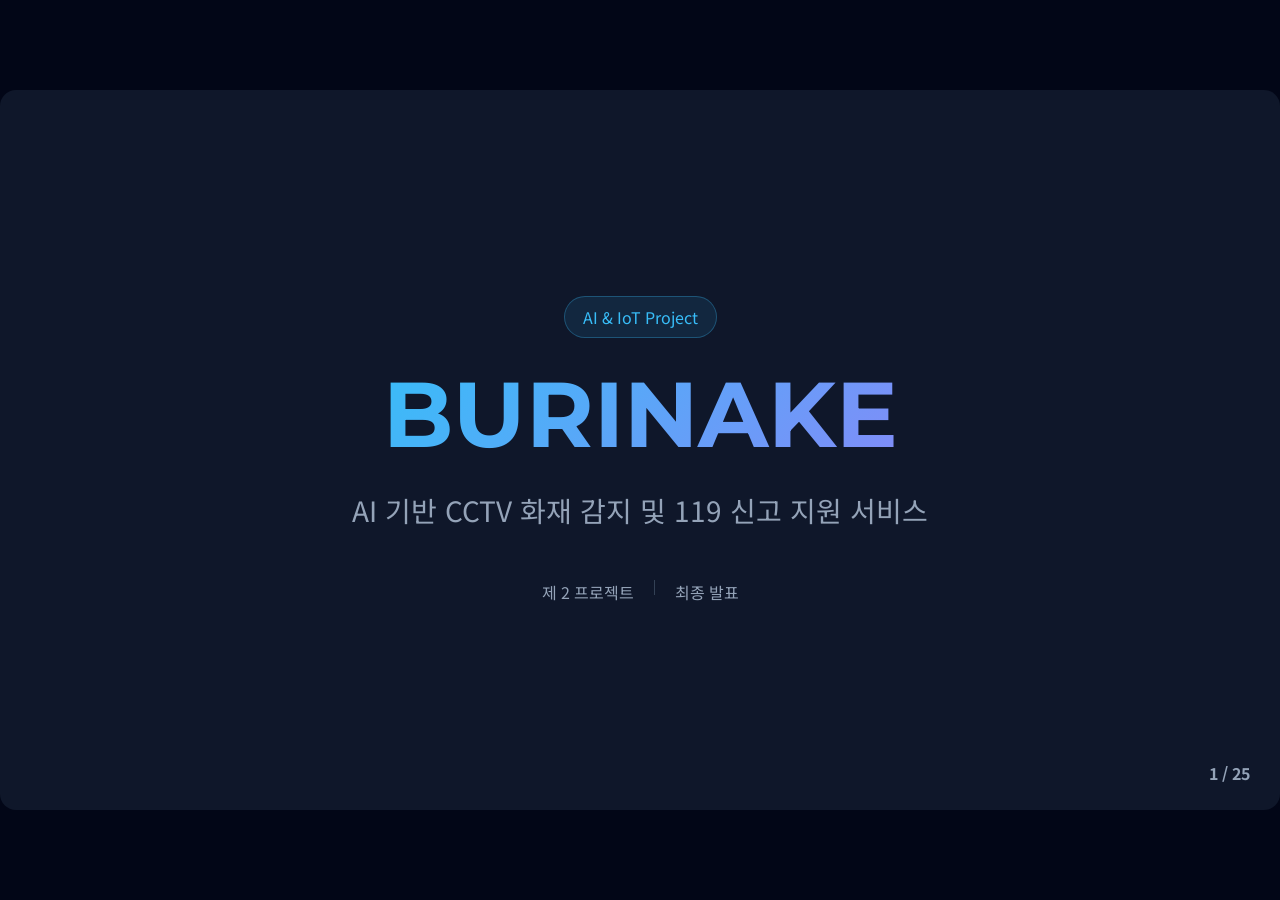
==== index.html @ fcc15f7a "Add final presentation for GitHub Pages" ====
<!DOCTYPE html>
<html lang="ko">
<head>
<meta charset="UTF-8">
<meta name="viewport" content="width=device-width, initial-scale=1.0">

<title>BURINAKE 최종 발표자료</title>

<link rel="preconnect" href="https://fonts.googleapis.com">
<link rel="preconnect" href="https://fonts.gstatic.com" crossorigin>

<link href="https://fonts.googleapis.com/css2?family=Montserrat:wght@700;800&family=Noto+Sans+KR:wght@300;400;700&display=swap" rel="stylesheet">

<link rel="stylesheet"
href="https://cdnjs.cloudflare.com/ajax/libs/font-awesome/6.5.1/css/all.min.css">

<link rel="stylesheet" href="style.css">

<script src="script.js" defer></script>

</head>
<body>

<div class="slide-deck">

<div id="page-indicator"></div>

<!-- 표지 -->

<section class="slide active" id="slide-1">

<div class="cover-layout">

<div class="project-badge">
AI & IoT Project
</div>

<h1 class="main-title">
BURINAKE
</h1>

<p class="sub-title">
AI 기반 CCTV 화재 감지 및 119 신고 지원 서비스
</p>

<div class="meta-info">

<span>
제 2 프로젝트
</span>

<div class="divider"></div>

<span>
최종 발표
</span>

</div>

</div>

</section>

<!-- 목차 -->

<section class="slide" id="slide-2">

<div class="slide-header">
<h2 class="slide-title">
Table Of Contents
</h2>
</div>

<div class="slide-body index-layout">

<div class="index-grid">

<a href="#slide-3" class="index-item">
01 개요
</a>

<a href="#slide-4" class="index-item">
02 기존 문제점
</a>

<a href="#slide-5" class="index-item">
03 요구사항 분석
</a>

<a href="#slide-6" class="index-item">
04 WBS
</a>

<a href="#slide-7" class="index-item">
05 역할분담
</a>

<a href="#slide-8" class="index-item">
06 시스템 아키텍처
</a>

<a href="#slide-9" class="index-item">
07 서비스 데이터 흐름
</a>

<a href="#slide-10" class="index-item">
08 Issue 이벤트 처리 흐름
</a>

<a href="#slide-11" class="index-item">
09 AI 모델
</a>

<a href="#slide-21" class="index-item">
10 프론트엔드 및 UI
</a>

</div>

</div>

</section>

<!-- 공통 슬라이드 -->

<section class="slide" id="slide-3">

    <div class="slide-header">
        <h2 class="slide-title">01. 개요</h2>
    </div>

    <div class="overview-container">

        <div class="overview-left">

            <div class="overview-card">

                <h3>프로젝트 목표</h3>

                <p>
                    AI 기반 CCTV 화재 감지 및 119 신고 지원 시스템을 통해
                    관제 인력의 대응 시간을 단축하고
                    화재 초기 대응 역량을 향상한다.
                </p>

            </div>

            <div class="overview-card">

                <h3>서비스 대상</h3>

                <p>
                    CCTV 관제센터, 건물 관리실,
                    산업 현장 모니터링 담당자
                </p>

            </div>

        </div>

        <div class="overview-center">

            <div class="service-circle">
                BURINAKE
            </div>

        </div>

        <div class="overview-right">

            <div class="overview-card">

                <h3>주요 기능</h3>

                <ul>
                    <li>3초 단위 CCTV 스냅샷 기반 화재 및 연기 탐지</li>
                    <li>Issue 기반 이벤트 생성 및 중복 알림 제어</li>
                    <li>VLM 기반 상황 분석 및 위험도 평가</li>
                    <li>신고 메시지 자동 생성</li>
                    <li>자동모드 활성화 시 고위험 Issue 119 신고 지원</li>
                </ul>

            </div>

            <div class="overview-card">

                <h3>기대 효과</h3>

                <ul>
                    <li>화재 대응 시간 단축</li>
                    <li>중복 알림 및 불필요한 분석 호출 감소</li>
                    <li>관제 업무 효율 향상</li>
                    <li>신속한 신고 지원</li>
                </ul>

            </div>

        </div>

    </div>

</section>

<section class="slide problem-slide" id="slide-4">

<header class="problem-header">
<div>
<p class="problem-kicker">Current Problems</p>
<h2>02. 기존 문제점</h2>
<p>화재 상황은 단순 CCTV 확인만으로는 신속한 판단과 대응이 어렵습니다.</p>
</div>
</header>

<div class="problem-grid">

<article class="problem-card">
<div class="problem-icon">
<i class="fa-solid fa-video"></i>
</div>
<div class="problem-content">
<h3>CCTV는 많지만 사람이 항상 볼 수 없다</h3>
<p>CCTV는 영상을 촬영할 뿐 상황을 스스로 판단하지 못합니다. 관리자가 자리를 비우거나 여러 화면을 동시에 봐야 하는 상황에서는 위험 상황을 놓칠 수 있으므로, 일정 위험도 이상이면 자동모드로 119 신고까지 이어지는 구조가 필요합니다.</p>
<span>자동모드 기반 무인 대응 필요</span>
</div>
</article>

<article class="problem-card">
<div class="problem-icon">
<i class="fa-solid fa-clock"></i>
</div>
<div class="problem-content">
<h3>화재 발생 시 상황 판단이 늦다</h3>
<p>화재 여부, 발생 위치, 사람 존재 여부, 화재 규모를 관리자가 직접 확인해야 합니다. 이 과정에서 초기 대응 시간이 지연될 수 있습니다.</p>
<span>초기 대응 시간 지연</span>
</div>
</article>

<article class="problem-card">
<div class="problem-icon">
<i class="fa-solid fa-robot"></i>
</div>
<div class="problem-content">
<h3>단순 탐지만으로는 대응이 어렵다</h3>
<p>YOLO등의 모델을 통해 화염, 연기, 사람을 탐지할 수 있지만 위험도와 신고 필요 여부까지 판단하지는 못합니다. 객체 탐지 결과를 상황 판단으로 연결하는 과정이 필요합니다.</p>
<span>객체 탐지와 의사결정은 다름</span>
</div>
</article>

<article class="problem-card">
<div class="problem-icon">
<i class="fa-solid fa-user-check"></i>
</div>
<div class="problem-content">
<h3>반복 탐지 시 중복 알림이 발생할 수 있다</h3>
<p>일반적인 화재 상황에서는 같은 CCTV에서 연기와 화염이 반복적으로 탐지됩니다. 이벤트 단위로 묶지 않으면 동일 상황에 대한 알림과 분석 요청이 과도하게 발생할 수 있습니다.</p>
<span>이벤트 관리와 알림 제어 필요</span>
</div>
</article>

</div>

<footer class="problem-goal">
<div class="problem-goal-icon">
<i class="fa-solid fa-bullseye"></i>
</div>
<div>
<h3>MVP 목표</h3>
<p>YOLO 기반 화재 후보 감지 → Issue 기반 중복 제어 → VLM 기반 상황 해석 → 119 신고 문구 생성을 통해 관리자의 의사결정을 지원합니다.</p>
</div>
</footer>

</section>

<section class="slide requirements-slide" id="slide-5">

<header class="req-header">
<div>
<div class="req-title-row">
<i class="fa-solid fa-list-check"></i>
<h2>03. 요구사항 분석 및 관리</h2>
</div>
<p class="req-desc">
burinake 서비스의 기능 요구사항 23건과 비기능 요구사항 8건을 체계적으로 정의하고 요구사항 추적 및 관리를 통해 최종 시스템 구현과 검증을 수행했습니다.
</p>
</div>
<div class="req-total-badge">
<strong>31</strong>
<span>총 요구사항</span>
</div>
</header>

<div class="req-main-grid">

<article class="req-process-panel">
<h3>요구사항 관리 절차</h3>
<div class="req-process-step">
<i class="fa-solid fa-video"></i>
<div><strong>요구사항 수집</strong><span>고객 및 이해관계자 요구사항 수집 및 분석</span></div>
</div>
<span class="req-step-arrow">↓</span>
<div class="req-process-step">
<i class="fa-solid fa-file-lines"></i>
<div><strong>요구사항 정의</strong><span>기능 및 비기능 요구사항 도출 및 정의</span></div>
</div>
<span class="req-step-arrow">↓</span>
<div class="req-process-step">
<i class="fa-solid fa-clipboard-check"></i>
<div><strong>요구사항 명세서 작성</strong><span>요구사항 명세서 작성 및 구현 방향 수립</span></div>
</div>
<span class="req-step-arrow">↓</span>
<div class="req-process-step">
<i class="fa-solid fa-code"></i>
<div><strong>시스템 설계 및 구현</strong><span>요구사항 기반 시스템 설계 및 개발 수행</span></div>
</div>
<span class="req-step-arrow">↓</span>
<div class="req-process-step">
<i class="fa-solid fa-shield-halved"></i>
<div><strong>테스트 및 검증</strong><span>요구사항 충족 여부 테스트 및 검증</span></div>
</div>
</article>

<article class="req-chart-panel">
<h3>요구사항 구성 현황</h3>
<div class="req-donut">
<div>
<strong>31건</strong>
<span>전체</span>
</div>
</div>
<div class="req-chart-stats">
<p><i class="req-dot req-dot-blue"></i><strong>기능 요구사항</strong><span>23건 · 74%</span></p>
<p><i class="req-dot req-dot-green"></i><strong>비기능 요구사항</strong><span>8건 · 26%</span></p>
</div>
<div class="req-chart-message">
요구사항을 기준으로 구현 범위와 테스트 기준을 관리했습니다.
</div>
</article>

<article class="req-table-panel req-functional-panel">
<h3>주요 기능 요구사항 (일부)</h3>
<table class="req-table">
<tbody>
<tr><th>FUR-001</th><td>3초 단위 CCTV 스냅샷 입력</td></tr>
<tr><th>FUR-002</th><td>이미지 저장</td></tr>
<tr><th>FUR-003</th><td>화재 객체 탐지 및 Issue 생성</td></tr>
<tr><th>FUR-004</th><td>Issue 기반 이미지 시퀀스 생성</td></tr>
<tr><th>FUR-005</th><td>VLM 분석 및 위험등급 산정</td></tr>
<tr><th>FUR-006</th><td>JSON 결과 생성</td></tr>
<tr><th>FUR-007</th><td>Backend 연동 및 데이터 관리</td></tr>
<tr><th>FUR-008</th><td>Dashboard 조회 기능</td></tr>
<tr><th>FUR-009</th><td>알림 전송</td></tr>
</tbody>
</table>
</article>

<article class="req-table-panel req-nonfunctional-panel">
<h3>주요 비기능 요구사항 (일부)</h3>
<table class="req-table">
<tbody>
<tr><th>PER-001</th><td>화재 탐지 성능</td></tr>
<tr><th>PER-002</th><td>VLM 분석 성능</td></tr>
<tr><th>PER-003</th><td>응답 성능</td></tr>
<tr><th>PER-004</th><td>저장 성능</td></tr>
<tr><th>SEC-001</th><td>관리자 인증</td></tr>
<tr><th>SEC-002</th><td>API 보안</td></tr>
<tr><th>REL-001</th><td>서비스 안정성</td></tr>
<tr><th>REL-002</th><td>모델 관리</td></tr>
</tbody>
</table>
</article>

</div>

<div class="req-summary-grid">

<article class="req-table-panel req-summary-panel">
<h3>요구사항 목록 요약</h3>
<table class="req-summary-table">
<thead>
<tr><th>구분</th><th>고유번호 범위</th><th>요구사항 수</th><th>주요 내용</th></tr>
</thead>
<tbody>
<tr>
<td>기능 요구사항</td>
<td>FUR-001 ~ FUR-009</td>
<td>23건 (74%)</td>
<td>이미지 입력·저장, 샘플링, 화재·사람 탐지 및 이벤트 생성, 이미지 시퀀스 생성, VLM 분석, 위험등급 및 대응 권고 생성, Dashboard 조회, 알림 전송, Backend 연동 및 데이터 관리</td>
</tr>
<tr>
<td>비기능 요구사항</td>
<td>PER-001 ~ REL-002</td>
<td>8건 (26%)</td>
<td>성능(탐지, 분석, 응답, 저장), 보안(API, 인증), 서비스 안정성 및 모델 관리</td>
</tr>
<tr>
<td>합계</td>
<td>-</td>
<td>31건 (100%)</td>
<td>-</td>
</tr>
</tbody>
</table>
</article>

<article class="req-result-panel">
<h3>요구사항 관리 성과</h3>
<ul>
<li><i class="fa-solid fa-check"></i>기능 요구사항 정의 완료 (23건)</li>
<li><i class="fa-solid fa-check"></i>비기능 요구사항 정의 완료 (8건)</li>
<li><i class="fa-solid fa-check"></i>요구사항 명세서 작성 완료</li>
<li><i class="fa-solid fa-check"></i>요구사항 추적 체계 구축</li>
<li><i class="fa-solid fa-check"></i>최종 구현 범위 반영 완료</li>
<li><i class="fa-solid fa-check"></i>검증 기준 확보</li>
</ul>
</article>

</div>

<p class="req-bottom-message">
총 31건(기능 23건, 비기능 8건)의 요구사항을 기준으로 burinake 서비스의 안정성, 성능, 보안 및 운영 효율성을 검증했습니다.
</p>

</section>

<section class="slide schedule-slide wbs-slide" id="slide-6">

<header class="wbs-header">
<div class="wbs-title-row">
<i class="fa-regular fa-calendar-days"></i>
<div>
<h2>04. 프로젝트 일정 및 WBS</h2>
<p>AI 기반 화재 감지 및 자동 신고 서비스 개발을 위한전체 개발 일정을 단계별로 관리합니다.</p>
</div>
</div>
<div class="wbs-base-date">
<span>기준일</span>
<strong>2026.07.13(월)</strong>
</div>
</header>

<div class="wbs-main">

<article class="wbs-card wbs-gantt-card">
<div class="wbs-table">
<div class="wbs-table-head">
<span>작업영역</span>
<span>주요작업</span>
<span>진행상태</span>
<span>일정(Gantt)</span>
</div>

<div class="wbs-months"><span>6월</span><span>7월</span></div>
<div class="wbs-days">
<span>17</span><span>18</span><span>19</span><span>20</span><span>21</span><span>22</span><span>23</span><span>24</span><span>25</span><span>26</span><span>27</span><span>28</span><span>29</span><span>30</span>
<span>1</span><span>2</span><span>3</span><span>4</span><span>5</span><span>6</span><span>7</span><span>8</span><span>9</span><span>10</span><span>11</span><span>12</span><span>13</span>
</div>

<div class="wbs-row">
<div><b class="wbs-no wbs-blue">1</b>프로젝트 관리</div>
<div>초기 설정, Git, WBS, 개발환경 구축</div>
<strong class="wbs-status wbs-done"><span>완료</span></strong>
<div class="wbs-gantt"><span class="wbs-bar wbs-bar-blue" style="--start:1;--span:7;"></span><i class="fa-solid fa-circle-check wbs-check" style="--pos:7;"></i></div>
</div>

<div class="wbs-row">
<div><b class="wbs-no wbs-green">2</b>요구사항 분석</div>
<div>요구사항 정의 및 검토</div>
<strong class="wbs-status wbs-done"><span>완료</span></strong>
<div class="wbs-gantt"><span class="wbs-bar wbs-bar-green" style="--start:2;--span:8;"></span><i class="fa-solid fa-circle-check wbs-check" style="--pos:9;"></i></div>
</div>

<div class="wbs-row">
<div><b class="wbs-no wbs-orange">3</b>시스템 설계</div>
<div>아키텍처, API, DB 설계</div>
<strong class="wbs-status wbs-done"><span>완료</span></strong>
<div class="wbs-gantt"><span class="wbs-bar wbs-bar-orange" style="--start:5;--span:7;"></span><i class="fa-solid fa-circle-check wbs-check" style="--pos:11;"></i></div>
</div>

<div class="wbs-row">
<div><b class="wbs-no wbs-purple">4</b>기획 발표 준비</div>
<div>PPT 작성</div>
<strong class="wbs-status wbs-done"><span>완료</span></strong>
<div class="wbs-gantt"><span class="wbs-bar wbs-bar-purple" style="--start:6;--span:6;"></span><i class="fa-solid fa-circle-check wbs-check" style="--pos:11;"></i></div>
</div>

<div class="wbs-row">
<div><b class="wbs-no wbs-cyan">5</b>AI 분석 처리</div>
<div>영상 입력, YOLO, VLM 분석</div>
<strong class="wbs-status wbs-done"><span>완료</span></strong>
<div class="wbs-gantt"><span class="wbs-bar wbs-bar-cyan" style="--start:10;--span:8;"></span><i class="fa-solid fa-circle-check wbs-check" style="--pos:17;"></i></div>
</div>

<div class="wbs-row">
<div><b class="wbs-no wbs-red">6</b>Backend</div>
<div>Storage, API, REST</div>
<strong class="wbs-status wbs-done"><span>완료</span></strong>
<div class="wbs-gantt"><span class="wbs-bar wbs-bar-red" style="--start:12;--span:10;"></span><i class="fa-solid fa-circle-check wbs-check" style="--pos:21;"></i></div>
</div>

<div class="wbs-row">
<div><b class="wbs-no wbs-blue2">7</b>데이터 저장</div>
<div>Snapshot, Issue, VLM, 신고결과 저장</div>
<strong class="wbs-status wbs-done"><span>완료</span></strong>
<div class="wbs-gantt"><span class="wbs-bar wbs-bar-blue2" style="--start:17;--span:10;"></span><i class="fa-solid fa-circle-check wbs-check" style="--pos:26;"></i></div>
</div>

<div class="wbs-row">
<div><b class="wbs-no wbs-pink">8</b>프론트엔드</div>
<div>로그인, 조회, 대응처리</div>
<strong class="wbs-status wbs-done"><span>완료</span></strong>
<div class="wbs-gantt"><span class="wbs-bar wbs-bar-pink" style="--start:15;--span:10;"></span><i class="fa-solid fa-circle-check wbs-check" style="--pos:24;"></i></div>
</div>

<div class="wbs-row">
<div><b class="wbs-no wbs-yellow">9</b>배포·모니터링·시험</div>
<div>알림, 배포, 테스트</div>
<strong class="wbs-status wbs-done"><span>완료</span></strong>
<div class="wbs-gantt"><span class="wbs-bar wbs-bar-yellow" style="--start:19;--span:9;"></span><i class="fa-solid fa-circle-check wbs-check" style="--pos:27;"></i></div>
</div>
</div>
</article>

<aside class="wbs-card wbs-summary">
<h3>WBS 요약 정보 <span>(2차 프로젝트)</span></h3>
<div class="wbs-summary-list">
<div><i class="fa-solid fa-list-check"></i><span>총 작업 수</span><strong>51개</strong></div>
<div><i class="fa-regular fa-calendar"></i><span>전체 기간</span><strong>2026.06.17 ~ 2026.07.13</strong></div>
<div><i class="fa-regular fa-clock"></i><span>기준일</span><strong>2026.07.13</strong></div>
<div><i class="fa-regular fa-clock"></i><span>남은 기간</span><strong>0일</strong></div>
</div>
<div class="wbs-milestones">
<h4><i class="fa-regular fa-flag"></i>주요 일정</h4>
<p><b>06/23</b><span>기획 발표 완료</span></p>
<p><b>07/05</b><span>배포 시작</span></p>
<p><b>07/13</b><span>최종 발표 및 시연</span></p>
</div>
</aside>

</div>

<div class="wbs-bottom">

<article class="wbs-card wbs-progress">
<h3>전체 진행 현황 (7/13 기준)</h3>
<div class="wbs-progress-body">
<div class="wbs-donut"><strong>100%</strong><span>51/51 작업</span></div>
<ul>
<li><i class="wbs-dot wbs-dot-done"></i>완료 <b>9개 영역</b></li>
<li><i class="wbs-dot wbs-dot-active"></i>진행 <b>0개 영역</b></li>
<li><i class="wbs-dot wbs-dot-wait"></i>대기 <b>0개 영역</b></li>
</ul>
</div>
<p class="wbs-progress-note">* 진행률은 완료 작업 수 기준으로 산정</p>
</article>

<article class="wbs-card wbs-progress-bars">
<h3>작업 영역 진행률</h3>
<div><i class="wbs-blue">1</i><span>프로젝트관리</span><b>100%</b><em style="--rate:100%;--color:#3b82f6;"></em></div>
<div><i class="wbs-green">2</i><span>요구사항분석</span><b>100%</b><em style="--rate:100%;--color:#22c55e;"></em></div>
<div><i class="wbs-orange">3</i><span>시스템설계</span><b>100%</b><em style="--rate:100%;--color:#f97316;"></em></div>
<div><i class="wbs-purple">4</i><span>기획발표</span><b>100%</b><em style="--rate:100%;--color:#8b5cf6;"></em></div>
<div><i class="wbs-cyan">5</i><span>AI 분석 처리</span><b>100%</b><em style="--rate:100%;--color:#22d3ee;"></em></div>
<div><i class="wbs-red">6</i><span>Backend</span><b>100%</b><em style="--rate:100%;--color:#ef4444;"></em></div>
<div><i class="wbs-blue2">7</i><span>데이터 저장</span><b>100%</b><em style="--rate:100%;--color:#3b82f6;"></em></div>
<div><i class="wbs-pink">8</i><span>프론트엔드</span><b>100%</b><em style="--rate:100%;--color:#ec4899;"></em></div>
<div><i class="wbs-yellow">9</i><span>배포·모니터링·시험</span><b>100%</b><em style="--rate:100%;--color:#eab308;"></em></div>
</article>



<article class="wbs-card wbs-desc">
<h3>WBS 구성 설명</h3>
<ul>
<li><i class="wbs-blue">1</i><b>프로젝트 관리</b><span>프로젝트 초기 설정 및 개발환경 구축</span></li>
<li><i class="wbs-green">2</i><b>요구사항 분석</b><span>기능·비기능 요구사항 정의 및 검토</span></li>
<li><i class="wbs-orange">3</i><b>시스템 설계</b><span>아키텍처, API, ERD 설계 및 기획서 작성</span></li>
<li><i class="wbs-purple">4</i><b>기획 발표 준비</b><span>발표자료 작성</span></li>
<li><i class="wbs-cyan">5</i><b>AI 분석 처리</b><span>영상 입력, YOLO 분석, VLM 분석</span></li>
<li><i class="wbs-red">6</i><b>Backend</b><span>Storage 연동, API 개발 및 이벤트 처리</span></li>
<li><i class="wbs-blue2">7</i><b>데이터 저장</b><span>Snapshot, YOLO, Issue, VLM, 신고결과 저장</span></li>
<li><i class="wbs-pink">8</i><b>프론트엔드</b><span>Dashboard 및 이벤트/대응 기능 구현</span></li>
<li><i class="wbs-yellow">9</i><b>배포·모니터링·시험</b><span>알림, 배포, 모니터링, 테스트 및 발표 준비</span></li>
</ul>
</article>

</div>

<header class="sch-header" hidden>
<div class="sch-title-row">
<i class="fa-regular fa-calendar-days"></i>
<div>
<h2>프로젝트 일정 및 WBS</h2>
<p>AI 기반 위험 상황 의사결정 지원 서비스를 위한 전체 개발 일정을 단계별로 관리합니다.</p>
</div>
</div>
<div class="sch-base-date">
<i class="fa-regular fa-calendar-check"></i>
<span>기준일 : 2026-06-23 (화) 기획 발표</span>
</div>
</header>

<div class="sch-main-grid" hidden>

<article class="sch-gantt-panel">
<div class="sch-table-head">
<span>작업 영역</span>
<span>주요 작업</span>
<span>진행 상태</span>
<span>2026년 6월 ~ 7월</span>
</div>

<div class="sch-row">
<div><b class="sch-no sch-blue">1</b>프로젝트 관리</div>
<div>초기 설정, Git, WBS, 개발환경 구축</div>
<strong class="sch-done">완료</strong>
<div class="sch-timeline"><span class="sch-bar sch-bar-blue" style="--start:0;--span:3;"></span><i class="sch-check" style="--pos:3;"></i></div>
</div>

<div class="sch-row">
<div><b class="sch-no sch-green">2</b>요구사항 분석</div>
<div>요구사항 정의 및 검토</div>
<strong class="sch-done">완료</strong>
<div class="sch-timeline"><span class="sch-bar sch-bar-green" style="--start:1;--span:5;"></span><i class="sch-check" style="--pos:6;"></i></div>
</div>

<div class="sch-row">
<div><b class="sch-no sch-orange">3</b>시스템 설계</div>
<div>아키텍처, API, DB 설계, 기획서 작성</div>
<strong class="sch-done">완료</strong>
<div class="sch-timeline"><span class="sch-bar sch-bar-orange" style="--start:4;--span:6;"></span><i class="sch-check" style="--pos:10;"></i></div>
</div>

<div class="sch-row">
<div><b class="sch-no sch-purple">4</b>기획 발표 준비</div>
<div>PPT 작성</div>
<strong class="sch-done">완료</strong>
<div class="sch-timeline"><span class="sch-bar sch-bar-purple" style="--start:5;--span:5;"></span><i class="sch-check" style="--pos:10;"></i></div>
</div>

<div class="sch-row">
<div><b class="sch-no sch-cyan">5</b>AI 분석 및 처리</div>
<div>영상 입력~VLM 분석 및 JSON 생성</div>
<strong class="sch-wait">대기</strong>
<div class="sch-timeline"><span class="sch-bar sch-bar-cyan" style="--start:9;--span:8;"></span></div>
</div>

<div class="sch-row">
<div><b class="sch-no sch-red">6</b>Backend</div>
<div>이벤트 관리, API, 사용자 관리 등</div>
<strong class="sch-wait">대기</strong>
<div class="sch-timeline"><span class="sch-bar sch-bar-red" style="--start:12;--span:7;"></span></div>
</div>

<div class="sch-row">
<div><b class="sch-no sch-blue2">7</b>데이터 저장</div>
<div>Blob Storage, PostgreSQL 저장</div>
<strong class="sch-wait">대기</strong>
<div class="sch-timeline"><span class="sch-bar sch-bar-blue2" style="--start:16;--span:4;"></span></div>
</div>

<div class="sch-row">
<div><b class="sch-no sch-pink">8</b>프론트엔드 및 알림</div>
<div>Dashboard, 조회, 알림 기능 구현</div>
<strong class="sch-wait">대기</strong>
<div class="sch-timeline"><span class="sch-bar sch-bar-pink" style="--start:15;--span:6;"></span></div>
</div>

<div class="sch-row">
<div><b class="sch-no sch-brown">9</b>배포/모니터링/검증/발표</div>
<div>배포, 모니터링, 테스트, 발표 준비</div>
<strong class="sch-wait">대기</strong>
<div class="sch-timeline"><span class="sch-bar sch-bar-brown" style="--start:18;--span:3;"></span><i class="sch-deadline"></i></div>
</div>

<div class="sch-date-line sch-today">6/23 (화)<br>기획 발표</div>
<div class="sch-date-line sch-final">7/6 (월)<br>최종 발표일</div>
</article>

<aside class="sch-info-panel">
<h3>WBS 요약 정보 (2차 프로젝트)</h3>
<div class="sch-info-list">
<div><i class="fa-regular fa-clipboard"></i><span>총 작업 수</span><strong>39개</strong></div>
<div><i class="fa-regular fa-calendar-days"></i><span>전체 기간</span><strong>5/28 ~ 7/6</strong></div>
<div><i class="fa-solid fa-chart-line"></i><span>기준일</span><strong>6/23 기획 발표</strong></div>
<div><i class="fa-regular fa-clock"></i><span>남은 기간</span><strong>13일</strong></div>
</div>
<div class="sch-milestones">
<h4><i class="fa-regular fa-flag"></i> 주요 일정</h4>
<p><b>6/23 (화)</b> 기획 발표</p>
<p><b>6/26 (금)</b> 중간 멘토링</p>
<p><b class="sch-red-text">7/6 (월)</b> 최종 발표일</p>
</div>
</aside>

</div>

<div class="sch-bottom-grid" hidden>

<article class="sch-progress-card">
<h3>전체 진행 현황 <span>(6/23 기준)</span></h3>
<div class="sch-progress-body">
<div class="sch-donut"><strong>30.8%</strong><span>12/39 작업</span></div>
<ul>
<li>예정된 개발 일정을 기반으로 관리</li>
<li>모든 작업은 우선순위 기준 수행</li>
<li>위험요인은 주간 단위 점검</li>
</ul>
</div>
</article>

<article class="sch-progress-list">
<h3>작업 영역 진행률</h3>
<div><span>프로젝트 관리</span><b>100%</b><i style="--rate:100%;--color:#2f8f24;"></i><em>완료</em></div>
<div><span>요구사항 분석</span><b>100%</b><i style="--rate:100%;--color:#2f8f24;"></i><em>완료</em></div>
<div><span>시스템 설계</span><b>100%</b><i style="--rate:100%;--color:#ff6b00;"></i><em>완료</em></div>
<div><span>AI 분석 및 처리</span><b>0%</b><i style="--rate:0%;--color:#19a7b8;"></i><em>대기</em></div>
<div><span>Backend</span><b>0%</b><i style="--rate:0%;--color:#dc2626;"></i><em>대기</em></div>
</article>

<article class="sch-priority-card">
<h3>작업 우선순위 기준</h3>
<p><strong>상</strong> 시스템 핵심 기능 및 안정성에 직접 영향</p>
<p><strong>중</strong> 기능 구현 및 서비스 운영에 필요한 주요 작업</p>
<p><strong>하</strong> 선택 기능 및 보조 기능, 후순위 작업</p>
<div>우선순위에 따라 일정 및 자원이 효율적으로 배분됩니다.</div>
</article>

<article class="sch-desc-card">
<h3>WBS 구성 설명</h3>
<ul>
<li><b>프로젝트 관리</b> 프로젝트 초기 설정 및 계획 수립</li>
<li><b>요구사항 분석</b> 기능/비기능 요구사항 정의 및 검토</li>
<li><b>시스템 설계</b> 시스템 아키텍처, API, DB 설계</li>
<li><b>AI 분석 및 처리</b> 영상 입력, YOLO/VLM 분석, JSON 생성</li>
<li><b>배포/검증/발표</b> 배포, 모니터링, 테스트, 발표 준비</li>
</ul>
</article>

</div>

</section>

<section class="slide team-slide" id="slide-7">

<div class="team-top">

<div class="team-title-wrap">
<h2 class="slide-title">
05. 역할분담
<span class="team-subtitle">TEAM BURINAKE</span>
</h2>
</div>

<div class="team-message">
<strong>부리나케 달려가죠!</strong>
<p>가장 먼저 발견하고, 가장 먼저 대응하는 AI 기반 안전 관제 서비스</p>
</div>

</div>

<div class="team-flow">

<div class="team-flow-card">
<i class="fa-solid fa-video"></i>
<h3>CCTV 영상</h3>
<p>다수 CCTV 실시간 수집</p>
</div>

<span class="team-flow-arrow">&gt;</span>

<div class="team-flow-card">
<i class="fa-solid fa-brain"></i>
<h3>AI 분석</h3>
<p>위험 이벤트 분석 및 인식</p>
</div>

<span class="team-flow-arrow">&gt;</span>

<div class="team-flow-card">
<i class="fa-solid fa-cloud"></i>
<h3>클라우드 인프라</h3>
<p>AI 모델 운영 및 서비스 배포</p>
</div>

<span class="team-flow-arrow">&gt;</span>

<div class="team-flow-card">
<i class="fa-solid fa-database"></i>
<h3>이벤트 처리</h3>
<p>위험등급 산정 및 데이터 관리</p>
</div>

<span class="team-flow-arrow">&gt;</span>

<div class="team-flow-card">
<i class="fa-solid fa-chart-line"></i>
<h3>관제 대시보드</h3>
<p>실시간 모니터링 및 의사결정 지원</p>
</div>

</div>

<div class="team-role-grid">

<article class="team-role-card team-role-ai">
<div class="team-role-head">
<i class="fa-solid fa-head-side-virus"></i>
<span>AI MODEL</span>
</div>
<h3>최세훈</h3>
<ul>
<li>AI 모델 설계 및 개발</li>
<li>객체 탐지(YOLO)</li>
<li>VLM 기반 상황 분석</li>
<li>위험 이벤트 인식</li>
<li>발표자료 준비</li>
</ul>
</article>

<article class="team-role-card team-role-cloud">
<div class="team-role-head">
<i class="fa-solid fa-cloud-arrow-up"></i>
<span>CLOUD / DEVOPS</span>
</div>
<h3>허륜</h3>
<ul>
<li>클라우드 인프라 구축</li>
<li>AI 서버 배포 및 운영</li>
<li>Docker 기반 관리</li>
<li>시스템 모니터링</li>
</ul>
</article>

<article class="team-role-card team-role-full">
<div class="team-role-head">
<i class="fa-solid fa-code"></i>
<span>FULL STACK</span>
</div>
<h3>유영광 · 이찬희</h3>
<ul>
<li>Spring Boot 기반 개발</li>
<li>이벤트 처리 및 위험등급 관리</li>
<li>DB 설계 및 API 개발</li>
<li>시스템 연동 및 최적화</li>
<li>실시간 대시보드 구현</li>
</ul>
</article>

<article class="team-role-card team-role-front">
<div class="team-role-head">
<i class="fa-solid fa-desktop"></i>
<span>FRONTEND</span>
</div>
<h3>박상문</h3>
<ul>
<li>웹 기반 관제 화면 개발</li>
<li>위험 이벤트 시각화</li>
<li>사용자 경험 최적화</li>
</ul>
</article>

</div>

<div class="team-bottom">

<p class="team-summary">
Burinake 팀은 AI, Full Stack, Cloud, Frontend 분야의 전문성을 바탕으로 협업하여
<strong>AI 기반 위험 상황 의사결정 지원 서비스</strong>를 구현하였습니다.
</p>

<div class="team-value-grid">

<div class="team-value-card">
<i class="fa-solid fa-bullseye"></i>
<strong>빠른 인식</strong>
<span>위험 상황 즉시 탐지</span>
</div>

<div class="team-value-card">
<i class="fa-solid fa-shield-halved"></i>
<strong>정확한 분석</strong>
<span>AI 기반 상황 해석</span>
</div>

<div class="team-value-card">
<i class="fa-solid fa-bell"></i>
<strong>우선순위 제공</strong>
<span>대응 우선순위 선정</span>
</div>

<div class="team-value-card">
<i class="fa-solid fa-users"></i>
<strong>의사결정 지원</strong>
<span>관리자 판단 보조</span>
</div>

</div>

</div>

</section>

<section class="slide" id="slide-9">

    <div class="slide-header">
        <h2 class="slide-title">07. 서비스 데이터 흐름</h2>
    </div>

    <div class="data-pipeline-layout">

        <div class="data-pipeline-main">

            <div class="data-pipeline-row">

                <article class="data-node source">
                    <i class="fa-solid fa-video"></i>
                    <b>01</b>
                    <h3>CCTV Snapshot</h3>
                    <p>3초 단위 이미지 업로드</p>
                </article>

                <div class="data-arrow">→</div>

                <article class="data-node backend">
                    <i class="fa-solid fa-server"></i>
                    <b>02</b>
                    <h3>Backend</h3>
                    <p>수신, 저장 요청, 분석 요청 제어</p>
                </article>

                <div class="data-arrow">→</div>

                <article class="data-node ai">
                    <i class="fa-solid fa-eye"></i>
                    <b>03</b>
                    <h3>YOLO Server</h3>
                    <p>class, confidence, bbox 반환</p>
                </article>

                <div class="data-arrow">→</div>

                <article class="data-node backend">
                    <i class="fa-solid fa-filter"></i>
                    <b>04</b>
                    <h3>Issue Update</h3>
                    <p>탐지 결과를 Issue 상태로 반영</p>
                </article>

                <div class="data-arrow">→</div>

                <article class="data-node ai">
                    <i class="fa-solid fa-brain"></i>
                    <b>05</b>
                    <h3>VLM Server</h3>
                    <p>필요 시 이미지 시퀀스 분석</p>
                </article>

            </div>

            <div class="data-storage-row">

                <article class="storage-bucket blob">
                    <i class="fa-solid fa-hard-drive"></i>
                    <h3>Azure Blob Storage</h3>
                    <p><strong>snapshots/</strong><span>수신된 원본 이미지</span></p>
                </article>

                <article class="storage-bucket db">
                    <i class="fa-solid fa-database"></i>
                    <h3>PostgreSQL</h3>
                    <p><strong>metadata</strong><span>cctv_id, timestamp, image_url</span></p>
                    <p><strong>issue</strong><span>status, first_detected_at, last_detected_at</span></p>
                    <p><strong>analysis_result</strong><span>YOLO/VLM 결과 JSON, 위험도</span></p>
                    <p><strong>report</strong><span>119 신고 문구, 리포트 데이터</span></p>
                    <p><strong>notification_log</strong><span>알림 유형, 발송 시간, 결과</span></p>
                </article>

                <article class="storage-bucket dashboard">
                    <i class="fa-solid fa-chart-simple"></i>
                    <h3>Dashboard 조회 데이터</h3>
                    <p><strong>Issue List</strong><span>진행 중/종료된 화재 이벤트</span></p>
                    <p><strong>Snapshot View</strong><span>탐지 이미지와 bbox 결과</span></p>
                    <p><strong>Report</strong><span>VLM 분석 요약과 신고 문구</span></p>
                </article>

            </div>

        </div>

        <div class="data-pipeline-note">
            <span><b>3초 단위</b>는 네트워크 병목을 줄이기 위한 스냅샷 주기</span>
            <span><b>원본 이미지</b>는 Blob Storage에 저장</span>
            <span><b>메타데이터·분석 결과·신고 문구</b>는 PostgreSQL에 저장</span>
            <span><b>Dashboard</b>는 두 저장소의 URL과 메타데이터를 조합해 표시</span>
        </div>

    </div>
</section>

<section class="slide" id="slide-10">

    <div class="slide-header">
        <h2 class="slide-title">08. Issue 기반 이벤트 처리 흐름</h2>
    </div>

    <div class="issue-flowchart">

        <div class="issue-flowchart-head">
            <strong>Issue는 “탐지 결과”가 아니라 “하나의 사건” 단위로 관리한다</strong>
            <span>동일 CCTV에서 5분 동안 하나의 Issue만 생성하고, Issue 내부에서는 10초 단위로만 재분석한다.</span>
        </div>

        <div class="issue-flowchart-canvas">
            <article class="fc-node fc-input" style="grid-area: input;">
                <i class="fa-solid fa-video"></i>
                <h3>CCTV Snapshot 수신</h3>
                <p>3초마다 Backend로 이미지 전송</p>
                <small>YOLO는 빠르지만 이미지 네트워크 전송 병목을 줄이기 위한 주기</small>
            </article>

            <div class="fc-arrow" style="grid-area: a1;">→</div>

            <article class="fc-node fc-backend" style="grid-area: backend;">
                <i class="fa-solid fa-server"></i>
                <h3>Backend 저장</h3>
                <p>원본 이미지는 Blob, 메타데이터는 PostgreSQL에 저장</p>
            </article>

            <div class="fc-arrow" style="grid-area: a2;">→</div>

            <article class="fc-node fc-yolo" style="grid-area: yolo;">
                <i class="fa-solid fa-eye"></i>
                <h3>YOLOv12 1차 탐지</h3>
                <p>fire / smoke 후보 영역 확인</p>
            </article>

            <aside class="issue-reason-panel" style="grid-area: why;">
                <h3>왜 Issue를 사용하는가?</h3>
                <div>
                    <strong>중복 알림 방지</strong>
                    <p>실제 화재가 발생하면 다음 snapshot에서도 또 탐지된다.</p>
                </div>
                <div>
                    <strong>단발 알림의 위험 보완</strong>
                    <p>초기에는 작았던 연기나 불꽃이 이후 화재로 커질 수 있다.</p>
                </div>
            </aside>

            <svg class="issue-fc-connector" viewBox="0 0 100 100" preserveAspectRatio="none" aria-hidden="true">
                <defs>
                    <marker id="issueFcArrow" markerWidth="4" markerHeight="4" refX="1" refY="2" orient="auto">
                        <path d="M0,0 L0,4 L4,2 z"></path>
                    </marker>
                </defs>
                <path d="M62 20 L62 24 L36 24 L36 26"></path>
            </svg>

            <article class="fc-decision" style="grid-area: detect;">
                <h3>화재·연기 감지?</h3>
            </article>

            <svg class="issue-branch-lines" viewBox="0 0 100 100" preserveAspectRatio="none" aria-hidden="true">
                <defs>
                    <marker id="issueBranchArrow" markerWidth="3.5" markerHeight="3.5" refX="3" refY="1.75" orient="auto">
                        <path d="M0,0 L0,3.5 L3.5,1.75 z" fill="#60a5fa"></path>
                    </marker>
                </defs>
                <path d="M25 36 L22 36"></path>
                <path d="M47 36 L50 36"></path>
                <path d="M25 63 L22 63"></path>
                <path d="M47 63 L50 63"></path>
            </svg>

            <div class="issue-choice-label no detect-no">NO</div>
            <div class="issue-choice-label yes detect-yes">YES</div>
            <div class="issue-choice-label no active-no">NO</div>
            <div class="issue-choice-label yes active-yes">YES</div>

            <article class="fc-outcome fc-muted" style="grid-area: nodetect;">
                <em>No</em>
                <h3>기록만 저장</h3>
                <p>알림 없이 탐지 이력만 남김</p>
            </article>

            <article class="fc-outcome fc-yes" style="grid-area: yesdetect;">
                <em>Yes</em>
                <h3>Issue 정책 적용</h3>
                <p>중복 알림 여부 판단</p>
            </article>

            <div class="fc-down" style="grid-area: d2;">↓</div>

            <article class="fc-decision" style="grid-area: active;">
                <h3>5분 내 열린 Issue?</h3>
            </article>

            <article class="fc-outcome fc-create" style="grid-area: create;">
                <em>No</em>
                <h3>신규 Issue 생성</h3>
                <p>최초 감지 알림 발송</p>
            </article>

            <article class="fc-outcome fc-merge" style="grid-area: merge;">
                <em>Yes</em>
                <h3>기존 Issue 병합</h3>
                <p>중복 알림 억제, 상태만 갱신</p>
            </article>

            <div class="fc-down" style="grid-area: d3;">↓</div>

            <article class="fc-node fc-rule" style="grid-area: rule;">
                <i class="fa-solid fa-clock"></i>
                <h3>Issue 내부 운영</h3>
                <p>10초에 한 번만 YOLO 재분석</p>
            </article>

            <div class="fc-arrow" style="grid-area: a3;">→</div>

            <article class="fc-decision fc-worse" style="grid-area: worse;">
                <h3>상황 악화?</h3>
                <p>smoke → fire → fire/smoke<br>또는 bbox 크기 증가</p>
                <p class="fc-decision-result">No: 상태만 갱신 · Yes: VLM 호출</p>
            </article>

            <div class="fc-arrow" style="grid-area: a4;">→</div>

            <article class="fc-node fc-vlm" style="grid-area: vlm;">
                <i class="fa-solid fa-brain"></i>
                <h3>VLM 호출</h3>
                <p>이미지 시퀀스 기반 상황 분석</p>
            </article>

            <div class="fc-arrow" style="grid-area: a5;">→</div>

            <article class="fc-node fc-alert" style="grid-area: alert;">
                <i class="fa-solid fa-bell"></i>
                <h3>재알림 / 신고 지원</h3>
                <p>자동모드 ON + 고위험 시 119 연동</p>
            </article>
        </div>

    </div>

</section>

<section class="slide" id="slide-8">

    <div class="slide-header">
        <h2 class="slide-title">06. 시스템 아키텍처</h2>
    </div>

    <div class="aks-arch-slide">

        <main class="aks-arch-canvas">
            <section class="outside-zone" style="left:18px; top:26px; width:435px; height:400px;">
                <div class="zone-title">Azure Cloud 외부</div>

                <article class="aks-node cctv" style="left:26px; top:52px; width:154px; height:108px; min-height:108px;">
                    <i class="fa-solid fa-video"></i>
                    <h3>CCTV Module</h3>
                    <strong>3초 Snapshot</strong>
                    <p>네트워크 병목 방지를 위해<br>3초 단위 이미지 전송</p>
                </article>

                <article class="aks-node frontend" style="left:26px; top:222px; width:154px; height:108px; min-height:108px;">
                    <i class="fa-solid fa-chart-line"></i>
                    <h3>Dashboard</h3>
                    <strong>User Browser</strong>
                    <p>대시보드 · Issue 확인<br>신고 결과 조회</p>
                </article>
            </section>

            <section class="azure-cloud-zone" style="left:470px; top:20px; width:695px; height:408px;">
                <div class="zone-title">Microsoft Azure Cloud</div>

                <article class="aks-node frontend-hosting" style="left:20px; top:225px; width:170px; height:124px; min-height:124px;">
                    <i class="fa-brands fa-react"></i>
                    <h3>React Frontend Hosting</h3>
                    <strong>Static / Web Hosting</strong>
                    <p>대시보드 화면 제공<br>Backend API 연동</p>
                </article>

                <section class="aks-cluster-zone" style="left:240px; top:20px; width:190px; height:350px;">
                    <div class="zone-title">AKS Cluster</div>

                    <article class="aks-node backend" style="left:10px; top:28px; width:168px; height:124px; min-height:124px;">
                        <i class="fa-brands fa-java"></i>
                        <h3>Spring Boot Backend</h3>
                        <strong>API / Issue Control</strong>
                        <p>인증 · CCTV 관리 · Issue 정책<br>AI 서버 호출 및 결과 저장</p>
                    </article>

                    <article class="aks-node yolo" style="left:10px; top:203px; width:168px; height:124px; min-height:124px;">
                        <i class="fa-solid fa-eye"></i>
                        <h3>YOLO Server</h3>
                        <strong>Object Detection</strong>
                        <p>1차 화재 후보 탐지<br>label · bbox · confidence 반환</p>
                    </article>
                </section>

                <article class="aks-node postgres" style="left:510px; top:10px; width:168px; height:115px; min-height:115px;">
                    <i class="fa-solid fa-database"></i>
                    <h3>PostgreSQL</h3>
                    <strong>Metadata / Report</strong>
                    <p>메타데이터 · 분석 결과<br>119 신고 문구 저장</p>
                </article>

                <article class="aks-node blob" style="left:510px; top:135px; width:170px; height:115px; min-height:115px;">
                    <i class="fa-solid fa-hard-drive"></i>
                    <h3>Azure Blob Storage</h3>
                    <strong>snapshots/</strong>
                    <p>수신된 원본 이미지 저장</p>
                </article>

                <article class="aks-node vlm" style="left:500px; top:260px; width:188px; height:130px; min-height:130px;">
                    <i class="fa-solid fa-brain"></i>
                    <h3>VLM Service</h3>
                    <strong>Azure AI Foundry · GPT-5.0 mini</strong>
                    <p>이미지 시퀀스 기반 상황 분석<br>위험도 및 119 신고 문구 생성</p>
                </article>
            </section>

            <article class="aks-node report" style="left:220px; bottom:20px; width:185px; height:118px; min-height:118px;">
                <i class="fa-solid fa-phone-volume"></i>
                <h3>119 신고 시스템</h3>
                <strong>External Integration</strong>
                <p>자동모드 ON + 고위험 Issue<br>신고 지원</p>
            </article>

            <svg class="aks-arch-lines" viewBox="0 0 1184 430" preserveAspectRatio="none">
                <defs>
                    <marker id="aksArrowBlue" markerWidth="5" markerHeight="5" refX="4.4" refY="2.5" orient="auto">
                        <path d="M0,0 L0,5 L5,2.5 z" fill="#38bdf8"></path>
                    </marker>
                    <marker id="aksArrowBlueReverse" markerWidth="5" markerHeight="5" refX=".6" refY="2.5" orient="auto">
                        <path d="M5,0 L5,5 L0,2.5 z" fill="#38bdf8"></path>
                    </marker>
                    <marker id="aksArrowGreen" markerWidth="5" markerHeight="5" refX="4.4" refY="2.5" orient="auto">
                        <path d="M0,0 L0,5 L5,2.5 z" fill="#22c55e"></path>
                    </marker>
                    <marker id="aksArrowGray" markerWidth="5" markerHeight="5" refX="4.4" refY="2.5" orient="auto">
                        <path d="M0,0 L0,5 L5,2.5 z" fill="#94a3b8"></path>
                    </marker>
                    <marker id="aksArrowOrange" markerWidth="5" markerHeight="5" refX="4.4" refY="2.5" orient="auto">
                        <path d="M0,0 L0,5 L5,2.5 z" fill="#f97316"></path>
                    </marker>
                </defs>

                <path class="aks-line-blue" d="M205 112 L723 112"></path>
                <path class="aks-line-blue" d="M500 275 L205 275"></path>
                <path class="aks-line-blue bidir" d="M723 138 L585 138 L585 240"></path>
                <path class="aks-line-blue" d="M763 195 L763 245"></path>
                <path class="aks-line-green" d="M820 245 L820 195"></path>
                <path class="aks-line-blue" d="M870 200 L 870 224 L920 224 L920 376 L 970 376"></path>
                <path class="aks-line-green" d="M 970 336   L930 336 L 930 180 L895 180"></path>
                <path class="aks-line-gray" d="M895 160 L940 160 L 940 230 L 980 230"></path>
                <path class="aks-line-gray" d="M895 120 L980 120"></path>
                <path class="aks-line-orange" d="M130 358 L 130 388 L 220 388"></path>
            </svg>

            <div class="aks-flow-label" style="left:515px; top:82px;">Image Snapshot</div>
            <div class="aks-flow-label" style="left:390px; top:245px;">Dashboard 호스팅</div>
            <div class="aks-flow-label" style="left:580px; top:122px;">REST API / JSON</div>
            <div class="aks-flow-label" style="left:682px; top:205px;">Snapshot 전달</div>
            <div class="aks-flow-label result" style="left:780px; top:218px;">화재 탐지 결과</div>
            <div class="aks-flow-label" style="left:852px; top:200px;">이미지 시퀀스</div>
            <div class="aks-flow-label result" style="left:910px; top:312px;">화재 상황 분석</div>
            <div class="aks-flow-label store" style="left:900px; top:135px;">이미지 저장</div>
            <div class="aks-flow-label store" style="left:880px; top:80px;">이미지 메타데이터 및<br>분석결과 저장</div>
            <div class="aks-flow-label report-label" style="left:120px; top:390px;">자동 신고 지원</div>
        </main>

        <aside class="aks-cicd-strip">
            <div class="cicd-title">CI/CD 파이프라인</div>

            <article>
                <i class="fa-brands fa-github"></i>
                <h3>GitHub</h3>
                <p>Source Repository</p>
            </article>
            <span>→</span>
            <article>
                <i class="fa-solid fa-code-branch"></i>
                <h3>GitHub Actions</h3>
                <p>Build / Test</p>
            </article>
            <span>→</span>
            <article>
                <i class="fa-solid fa-box-archive"></i>
                <h3>Azure Container Registry</h3>
                <p>Docker Images</p>
            </article>
            <span>→</span>
            <article>
                <i class="fa-solid fa-ship"></i>
                <h3>AKS Deploy</h3>
                <p>Backend · YOLO · PostgreSQL</p>
            </article>
        </aside>
    </div>

</section>

<section class="slide" id="slide-11">

    <div class="slide-header">
        <h2 class="slide-title">09. AI 모델 아키텍처</h2>
    </div>

    <div class="ai-model-wrapper">

        <!-- YOLO -->
        <div class="ai-model-card card-yolo-model" style="left: 50px; top: 40px;">
            <div class="ai-model-icon">🔥</div>
            <h3>YOLO</h3>
            <p>Fire / Smoke Detection</p>
        </div>

        <!-- VLM -->
        <div class="ai-model-card card-vlm-model" style="left: 450px; top: 40px;">
            <div class="ai-model-icon">🧠</div>
            <h3>GPT-5.0 mini (VLM)</h3>
            <p>Context Analysis</p>
        </div>

        <!-- Result -->

        <div class="ai-model-card card-result" style="left: 830px; top: 30px; width: 360px;">

            <h3>Analysis Result</h3>

            <ul>
                <li>화재 여부 판단</li>
                <li>화재 진원지 분석</li>
                <li>위험도 평가</li>
                <li>신고 메시지 초안 생성</li>
            </ul>

        </div>

        <!-- FLOW LABEL -->

        <div class="flow-label" style="left:300px; top:85px;">
            Fire / Smoke Detection
        </div>

        <div class="flow-label" style="left:710px; top:85px;">
            Context Analysis
        </div>

        <!-- SVG -->

        <svg class="ai-model-lines">

            <defs>

                <marker id="aiArrow" markerWidth="4" markerHeight="4" refX="3.4" refY="2" orient="auto">

                    <path d="M0,0 L0,4 L4,2 z" fill="#38bdf8"></path>

                </marker>

            </defs>

            <path class="ai-model-line" d="M340 130
                    L440 130"></path>

            <path class="ai-model-line" d="M740 130
                    L820 130"></path>

        </svg>

    </div>

    <!-- 하단 설명 -->

    <div class="ai-model-description">

        <div class="desc-card">

            <h3>YOLO의 한계</h3>

            <p>
                YOLO는 화재/연기를 빠르게 탐지하지만,
                해당 상황이 진짜 화재인지 구분하기 어렵다.
            </p>

        </div>

        <div class="desc-card">

            <h3>2단계 AI 구조</h3>

            <p>
                YOLO로 화재 후보를 빠르게 찾고,
                VLM을 통해 재검증하여 실제 화재여부와 위험도를 분석한다.
            </p>

        </div>

        <div class="desc-card">

            <h3>기대 효과</h3>

            <p>
                빠른 탐지 속도를 유지하면서
                중복 알림과 불필요한 VLM 호출을 줄인다.
            </p>
        </div>
    </div>
</section>

<section class="slide" id="slide-12">

    <div class="slide-header">
        <h2 class="slide-title">09. AI 모델 - YOLO</h2>
    </div>

    <div class="model-detail-container">


        <div class="model-info-card">

            <h3>YOLO (You Only Look Once)</h3>

            <p>
                YOLO는 CNN 기반의 Object Detection 모델로,
                단 한 번의 추론 과정만으로 객체의 위치와 종류를
                동시에 탐지할 수 있다.
            </p>

            <p>
                빠른 추론 속도와 높은 실시간성을 제공하여
                CCTV 영상 기반 화재 및 연기 탐지에 적합하다.
            </p>

            <div class="model-tags">
                <span>Object Detection</span>
                <span>CNN</span>
                <span>Real-Time</span>
            </div>

        </div>


        <div class="model-dev-card">

            <h3>학습 사용 데이터셋</h3>

            <div class="dataset-badge">
                Kaggle
            </div>

            <p>
                firesmoke-detection-yolo-v9
            </p>

            <p>
                smoke-fire-detection-yolo
            </p>

            <hr>

            <p>
                실제 화재 상황과 연기 발생 장면을 포함한
                영상 및 이미지 데이터를 활용하여
                화재 및 연기 탐지 모델을 학습함.
            </p>
        </div>

    </div>

</section>

<section class="slide" id="slide-13">

<div class="slide-header">
    <h2 class="slide-title">09. AI 모델 - YOLO</h2>
</div>

<!-- 모델 선택 카드 -->

<div class="yolo-model-select">

    <div class="yolo-model-card active"
        data-target="yolo-v11">
        <h3>YOLOv11</h3>
    </div>

    <div class="yolo-model-card"
        data-target="yolo-v12">
        <h3>YOLOv12</h3>
    </div>

    <div class="yolo-model-card"
        data-target="detr-model">
        <h3>DETR</h3>
    </div>

    <div class="yolo-model-card"
        data-target="research-2">
        <h3>최종 선정</h3>
    </div>

</div>

<!-- 상세 설명 영역 -->

<div class="yolo-detail-container">

    <!-- YOLOv11 -->

    <div class="yolo-detail active" id="yolo-v11">

        <div class="yolo-detail-card">

            <h3>YOLOv11</h3>

            <div class="detail-section">

                <h4>특징</h4>

                <p>
                    YOLOv11은 CNN 기반 Object Detection 모델로,
                    높은 추론 속도와 안정적인 탐지 성능을 제공한다.
                    실시간 CCTV 환경에서 화재 및 연기 탐지에 적합하며,
                    다양한 환경에서 안정적으로 동작한다.
                </p>

            </div>

            <div class="detail-section">

                <h4>성능 (conf = 0.2)</h4>

                <div class="metric-grid">

                    <div class="metric-card">
                        <span>Precision</span>
                        <strong>0.531</strong>
                    </div>

                    <div class="metric-card">
                        <span>Recall</span>
                        <strong>0.619</strong>
                    </div>

                    <div class="metric-card">
                        <span>mAP50</span>
                        <strong>0.426</strong>
                    </div>

                    <div class="metric-card">
                        <span>mAP50-95</span>
                        <strong>0.234</strong>
                    </div>

                </div>

            </div>

        </div>

    </div>

    <!-- YOLOv12 -->

    <div class="yolo-detail" id="yolo-v12">

        <div class="yolo-detail-card">

            <h3>YOLOv12</h3>

            <div class="detail-section">

                <h4>특징</h4>

                <p>
                    YOLOv12는 Attention 기반 구조를 활용하여
                    이미지 내 중요한 영역에 집중할 수 있도록 설계되었다.
                    복잡한 배경에서도 화재와 연기의 특징을 효과적으로 추출하며,
                    작은 객체에 대한 탐지 성능 향상이 기대된다.
                </p>

            </div>

            <div class="detail-section">

                <h4>성능 (conf = 0.2)</h4>

                <div class="metric-grid">

                    <div class="metric-card">
                        <span>Precision</span>
                        <strong>0.623</strong>
                    </div>

                    <div class="metric-card">
                        <span>Recall</span>
                        <strong>0.732</strong>
                    </div>

                    <div class="metric-card">
                        <span>mAP50</span>
                        <strong>0.496</strong>
                    </div>

                    <div class="metric-card">
                        <span>mAP50-95</span>
                        <strong>0.262</strong>
                    </div>

                </div>

            </div>

        </div>

    </div>

    <!-- DETR -->

    <div class="yolo-detail" id="detr-model">

        <div class="yolo-detail-card">

            <h3>DETR</h3>

            <div class="detail-section">

                <h4>특징</h4>

                <p>
                    DETR은 Transformer 기반 Object Detection 모델로,
                    CNN 계열 모델과 달리 이미지 전체의 관계를 함께 고려해
                    객체를 탐지한다. 복잡한 배경과 연기처럼 경계가 모호한
                    대상에서 더 안정적인 탐지 성능을 기대할 수 있다.
                </p>

            </div>

            <div class="detail-section">

                <h4>성능 (conf = 0.2)</h4>

                <div class="metric-grid">

                    <div class="metric-card">
                        <span>Precision</span>
                        <strong>0.772</strong>
                    </div>

                    <div class="metric-card">
                        <span>Recall</span>
                        <strong>0.625</strong>
                    </div>

                    <div class="metric-card">
                        <span>mAP50</span>
                        <strong>0.690</strong>
                    </div>

                    <div class="metric-card">
                        <span>mAP50-95</span>
                        <strong>0.301</strong>
                    </div>
                </div>

            </div>

            <p class="model-env-note">
                ※ 연구 환경 문제로 YOLO는 50 Epoch 기준, DETR은 10 Epoch 기준으로 비교하였다.
            </p>

        </div>

    </div>

    <!-- 최종 선정 -->

    <div class="yolo-detail" id="research-2">

        <div class="yolo-detail-card final-model-card">

            <h3>YOLOv12 최종 선정 근거</h3>

            <div class="final-model-layout">

                <div class="speed-compare-panel speed-stat-panel" data-image-src="images/yolov12_speed.png">
                    <h4>YOLOv12 분석 속도</h4>
                    <div class="speed-stat-main">
                        <strong>43.97ms</strong>
                        <span>평균 inference</span>
                    </div>
                    <div class="speed-stat-grid">
                        <p><b>범위</b><span>38.1 ~ 52.7ms</span></p>
                        <p><b>입력(Preprocessed)</b><span>384 x 640</span></p>
                        <p><b>요청</b><span>4회 측정</span></p>
                    </div>
                    <div class="speed-stat-hint">
                        클릭 시 Docker 로그 이미지 확인
                    </div>
                </div>

                <div class="speed-compare-panel speed-stat-panel" data-image-src="images/detr_speed.png">
                    <h4>DETR 분석 속도</h4>
                    <div class="speed-stat-main">
                        <strong>520.5ms</strong>
                        <span>평균 inference</span>
                    </div>
                    <div class="speed-stat-grid">
                        <p><b>범위</b><span>491.8 ~ 599.4ms</span></p>
                        <p><b>입력(Preprocessed)</b><span>640 x 640</span></p>
                        <p><b>요청</b><span>4회 측정</span></p>
                    </div>
                    <div class="speed-stat-hint">
                        클릭 시 Docker 로그 이미지 확인
                    </div>
                </div>

                <div class="final-model-reason">
                    <h4>선정 기준</h4>
                    <p>
                        YOLOv12는 Docker 환경에서도 약 40~50ms 수준으로 동작해
                        3초 단위 스냅샷 처리에 적합했다.
                    </p>
                    <p>
                        DETR은 성능은 좋았지만 분석 시간이 약 500ms대로 YOLO대비 11.4배 길어,
                        최종 운영 모델은 YOLOv12로 선정했다.
                    </p>
                    <p>
                        YOLO는 최종 판정이 아니라,
                        VLM 호출 여부를 결정하는 1차 탐지 모델로 사용한다.
                    </p>
                </div>

            </div>

        </div>

    </div>

</div>

</section>

<section class="slide" id="slide-14">

<div class="slide-header">
    <h2 class="slide-title">09. AI 모델 - YOLO</h2>
</div>

<div class="dataset-build-container">

    <!-- 좌측 -->

    <div class="dataset-card">

        <h3>smoke-fire-detection-yolo</h3>

        <table class="dataset-table">
            <tr>
                <td>Train</td>
                <td>14,122</td>
            </tr>
            <tr>
                <td>Validation</td>
                <td>3,099</td>
            </tr>
            <tr>
                <td>Test</td>
                <td>4,306</td>
            </tr>
        </table>

        <div class="label-box">
            Label Mapping<br>
            0 = Smoke<br>
            1 = Fire
        </div>

    </div>

    <!-- 중앙 -->

    <div class="merge-process">

        <div class="merge-arrow">
            +
        </div>

        <div class="merge-text">
            Label 통일<br>
            Re-Labeling 수행
        </div>

    </div>

    <!-- 우측 -->

    <div class="dataset-card">

        <h3>firesmoke-detection-yolo-v9</h3>

        <table class="dataset-table">
            <tr>
                <td>Train</td>
                <td>35,695</td>
            </tr>
            <tr>
                <td>Validation</td>
                <td>4,892</td>
            </tr>
            <tr>
                <td>Test</td>
                <td>2,255</td>
            </tr>
        </table>

        <div class="label-box">
            Label Mapping<br>
            0 = Fire<br>
            1 = Smoke
        </div>

    </div>

</div>

<div class="dataset-summary-card">

    <h3>통합 데이터셋 생성</h3>

    <p>
        두 데이터셋은 Label Index가 상이하여
        클래스 정의를 통일하기 위한 Re-Labeling 작업을 수행하였다.
    </p>

    <p>
        이후 Train / Validation / Test Dataset을
        통합하여 화재 및 연기 탐지 모델 학습에 활용하였다.
    </p>

</div>

</section>

<section class="slide" id="slide-15">

<div class="slide-header">
    <h2 class="slide-title">09. AI 모델 - YOLO</h2>
</div>

<div class="eda-top">

    <div class="eda-stat-card">
        <span>Train</span>
        <strong>49,817</strong>
        <small>77.4%</small>
    </div>

    <div class="eda-stat-card">
        <span>Validation</span>
        <strong>7,991</strong>
        <small>12.4%</small>
    </div>

    <div class="eda-stat-card">
        <span>Test</span>
        <strong>6,561</strong>
        <small>10.2%</small>
    </div>

    <div class="eda-stat-card">
        <span>Total</span>
        <strong>64,369</strong>
        <small>100%</small>
    </div>

</div>

<div class="eda-content">

    <!-- 좌측 -->

    <div class="eda-analysis">

        <div class="eda-box">

            <h3>Image Distribution</h3>

            <ul>
                <li>불/연기 없음 : 20,117장 <small>31.3%</small></li>
                <li>불/연기 있음 : 44,252장 <small>68.7%</small></li>
            </ul>

            <p class="eda-insight">
                화재 후보 데이터 비율은 충분하지만 실제 운영 환경에서는 정상 상황이 더 많으므로,
                탐지 이후 Issue 정책과 VLM 재검증으로 오탐을 제어한다.
            </p>

        </div>

        <div class="eda-box">

            <h3>Bounding Box Distribution</h3>

            <ul>
                <li>Fire (Class 0) : 41,752개 <small>57.9%</small></li>
                <li>Smoke (Class 1) : 30,371개 <small>42.1%</small></li>
            </ul>

        </div>

    </div>

    <!-- 우측 -->

    <div class="eda-sample-images">

        <img src="images/sampleimage1.png" alt="sample" class="zoomable-image">

        <img src="images/sampleimage2.png" alt="sample" class="zoomable-image">

        <img src="images/sampleimage3.png" alt="sample" class="zoomable-image">

        <img src="images/sampleimage4.png" alt="sample" class="zoomable-image">

    </div>

</div>
</section>
<section class="slide" id="slide-16">

    <div class="slide-header">
        <h2 class="slide-title">09. AI 모델 - YOLO</h2>
    </div>

    <div class="augmentation-container">

        <!-- 좌측 -->

        <div class="augmentation-card">

            <h3>기존 Dataset 상태</h3>

            <img src="images/augmentation_sample.png"
                 alt="augmentation sample"
                 class="augmentation-image zoomable-image">

            <p>
                사용한 데이터셋은 회전, 밝기 변화,
                크기 조정 등의 Augmentation이
                이미 적용된 상태로 제공되었다.
            </p>

            <div class="augmentation-badge">
                기본 Augmentation 포함
            </div>

        </div>

        <!-- 중앙 -->

        <div class="augmentation-arrow">

            <i class="fa-solid fa-arrow-right"></i>

        </div>

        <!-- 우측 -->

        <div class="augmentation-card">

            <h3>추가 Augmentation</h3>

            <img src="images/grayscale_sample.png"
                 alt="grayscale sample"
                 class="augmentation-image zoomable-image">

            <p>
                실제 CCTV 환경은 야간 촬영,
                저조도 환경, 색상 왜곡 등이 빈번하다.
            </p>

            <p>
                이를 반영하기 위해
                Hue = 0.95 기반의 강한 색상 변형을 적용하여
                흑백에 가까운 환경에서도
                화재 및 연기 탐지가 가능하도록 학습하였다.
            </p>

            <div class="augmentation-badge badge-blue">
                Hue = 0.95
            </div>

        </div>

    </div>

    <div class="augmentation-summary">

        <h3>Augmentation 전략</h3>

        <p>
            데이터셋 자체에 다양한 Augmentation이 포함되어 있어
            추가적인 증강은 최소화하였다.
            대신 실제 CCTV 환경의 특성을 반영하기 위해
            강한 Hue 변형을 적용하여 조명 변화와 색상 왜곡에 대한
            일반화 성능 향상을 목표로 하였다.
        </p>

    </div>

</section>
<section class="slide" id="slide-17">

    <div class="slide-header">
        <h2 class="slide-title">09. AI 모델 - YOLO</h2>
    </div>

    <div class="metric-layout">

        <!-- 좌측 설명 -->

        <div class="metric-card-large">

            <h3>평가 지표 선정 배경</h3>

            <p>
                화재 감지에서는 화재를 놓치는 False Negative가 가장 위험하다.
            </p>

            <p>
                1차 모델의 목표는 최종 판정이 아니라 후보를 놓치지 않는 것이므로,
                Recall을 가장 중요한 기준으로 두었다.
            </p>

            <div class="metric-compare">

                <div class="compare-box danger">

                    <h4>False Negative</h4>

                    <p>
                        실제 화재를 탐지하지 못함
                    </p>

                    <strong>치명적</strong>

                </div>

                <div class="compare-box warning">

                    <h4>False Positive</h4>

                    <p>
                        화재가 아닌 상황을 탐지함
                    </p>

                    <strong>경고 발생</strong>

                </div>

            </div>

        </div>

        <!-- 우측 그래프 -->

        <div class="metric-card-large">

            <h3>Confidence - Recall Curve</h3>

            <img src="images/conf_r_curve.png"
                 class="metric-graph zoomable-image">

        </div>

    </div>

    <div class="strategy-box">

        <h3>최종 전략</h3>

        <p>
            YOLO로 후보를 넓게 잡고, VLM으로 실제 화재 여부를 재검증한다.
        </p>

        <p>
            낮은 confidence로 생길 수 있는 오탐은
            Issue 정책과 VLM 재검증으로 보완한다.
        </p>

        <p>
            운영 단계에서는 Issue 정책에 따라
            VLM 호출이 필요한 후보만 선별한다.
        </p>

    </div>

</section>
<section class="slide" id="slide-18">

    <div class="slide-header">
        <h2 class="slide-title">09. AI 모델 - YOLO</h2>
    </div>

    <div class="inference-notice">

        <i class="fa-solid fa-circle-info"></i>

        <span>
            Test Dataset만으로는 국내 CCTV 환경을 재현하기 어렵다고 판단하여,
            유튜브 영상 및 뉴스 기사에 포함된 실제 화재 이미지를 일부 활용하여
            추가 검증을 수행함.
        </span>

    </div>

    <div class="inference-grid">

        <!-- 결과 1 -->

        <div class="result-card">

            <img src="images/detect1.png"
                 class="zoomable-image result-image">

            <div class="result-info">

                <h3>Case 01</h3>

            </div>

        </div>

        <!-- 결과 2 -->

        <div class="result-card">

            <img src="images/detect2.png"
                 class="zoomable-image result-image">

            <div class="result-info">

                <h3>Case 02</h3>

            </div>

        </div>

        <!-- 결과 3 -->

        <div class="result-card">

            <img src="images/detect3.png"
                 class="zoomable-image result-image">

            <div class="result-info">

                <h3>Case 03</h3>

            </div>

        </div>

        <!-- 결과 4 -->

        <div class="result-card">

            <img src="images/detect4.png"
                 class="zoomable-image result-image">

            <div class="result-info">

                <h3>Case 04</h3>

            </div>

        </div>

    </div>

    <div class="result-summary">
        <p>
            다양한 환경에서 화재 및 연기 객체를 탐지하는 것을 확인하였다.
            추가로 저조도 환경 및 CCTV와 유사한 화질 조건에서도
            안정적으로 객체를 검출하는 모습을 확인하였다.
        </p>

    </div>

</section>
<section class="slide" id="slide-19">

    <div class="slide-header">
        <h2 class="slide-title">09. AI 모델 - VLM</h2>
    </div>

    <div class="vlm-prompt-layout">

        <article class="vlm-prompt-main">
            <div class="vlm-chip-row">
                <span>Azure AI Foundry</span>
                <span>GPT-5.0 mini</span>
                <span>Multi-frame VLM</span>
            </div>

            <h3>VLM Prompting 설계 목표</h3>

            <p>
                YOLO가 탐지한 화재 후보를 그대로 최종 판단하지 않고,
                연속 프레임과 CCTV 메타데이터를 함께 제공하여
                실제 위험 상황인지 재검증하도록 설계하였다.
            </p>

            <div class="vlm-flow-strip">
                <div>
                    <i class="fa-solid fa-images"></i>
                    <strong>Image Sequence</strong>
                    <span>전후 5장 프레임</span>
                </div>
                <b>+</b>
                <div>
                    <i class="fa-solid fa-crosshairs"></i>
                    <strong>YOLO Output</strong>
                    <span>label, score, bbox</span>
                </div>
                <b>+</b>
                <div>
                    <i class="fa-solid fa-location-dot"></i>
                    <strong>CCTV Metadata</strong>
                    <span>위치, 시간, CCTV ID</span>
                </div>
                <b>→</b>
                <button class="accent vlm-flow-output-button" type="button" data-result-target="vlmSchemaResult" data-modal-title="VLM Result Schema">
                    <i class="fa-solid fa-file-code"></i>
                    <strong>Structured JSON</strong>
                    <span>위험도와 신고 문구</span>
                </button>
            </div>
        </article>

        <article class="vlm-strategy-bundle">
            <h3>프롬프트 전략</h3>
            <div class="vlm-strategy-list">
                <span><i class="fa-solid fa-language"></i>English Prompting</span>
                <span><i class="fa-solid fa-user-shield"></i>Role Prompting</span>
                <span><i class="fa-solid fa-list-check"></i>Task Decomposition</span>
                <span><i class="fa-solid fa-filter-circle-xmark"></i>False Alarm Filtering</span>
                <span><i class="fa-solid fa-clock-rotate-left"></i>Temporal Context</span>
            </div>
        </article>

        <article class="vlm-schema-card vlm-inline-control">
            <h3>출력 제어 전략</h3>

            <div class="schema-rule">
                <i class="fa-solid fa-code"></i>
                <div>
                    <strong>Strict JSON Output</strong>
                    <span>대화형 문장, Markdown, code block 없이 JSON 객체만 출력</span>
                </div>
            </div>

            <div class="schema-rule">
                <i class="fa-solid fa-map-location-dot"></i>
                <div>
                    <strong>5W1H Report Draft</strong>
                    <span>CCTV 위치와 시간을 포함한 119 신고 문구 생성</span>
                </div>
            </div>

            <div class="schema-rule">
                <i class="fa-solid fa-ban"></i>
                <div>
                    <strong>False Alarm Guardrail</strong>
                    <span>오탐이면 신고 문구를 비워 자동 신고 흐름 차단</span>
                </div>
            </div>
        </article>

    </div>

</section>
<section class="slide" id="slide-20">

<div class="slide-header">
<h2 class="slide-title">09. AI 모델 - VLM</h2>
</div>

<div class="vlm-test-layout">

    <article class="vlm-test-card false-case">
        <div class="vlm-test-head">
            <span>Case A</span>
            <h3>가짜 화재: 요리 중 연기</h3>
            <strong>YOLO: smoke 감지 → VLM: 화재 아님</strong>
        </div>

        <div class="vlm-test-body">
            <div class="vlm-sequence-slot false-sequence">
                <div class="sequence-frame">
                    <img src="images/vlm_false_01.jpg" alt="false alarm frame 1" class="zoomable-image" onerror="this.style.display='none';">
                </div>
                <div class="sequence-frame">
                    <img src="images/vlm_false_02.jpg" alt="false alarm frame 2" class="zoomable-image" onerror="this.style.display='none';">
                </div>
                <div class="sequence-frame focus">
                    <img src="images/vlm_false_03.jpg" alt="false alarm frame 3" class="zoomable-image" onerror="this.style.display='none';">
                </div>
                <div class="sequence-frame">
                    <img src="images/vlm_false_04.jpg" alt="false alarm frame 4" class="zoomable-image" onerror="this.style.display='none';">
                </div>
            </div>

            <div class="vlm-result-panel">
                <div class="detector-pill warning">
                    <i class="fa-solid fa-eye"></i>
                    <span>YOLO Detection</span>
                    <b>smoke</b>
                </div>

                <div class="vlm-verdict safe">
                    <i class="fa-solid fa-circle-check"></i>
                    <strong>VLM Verdict</strong>
                    <span>False Alarm</span>
                    <p>조리 중 발생한 연기로 판단되어 119 신고 문구를 생성하지 않음</p>
                </div>

                <button class="vlm-result-button" data-result-target="vlmFalseResult">
                    <i class="fa-solid fa-up-right-and-down-left-from-center"></i>
                    전체 VLM 결과 보기
                </button>
            </div>
        </div>
    </article>

    <article class="vlm-test-card true-case">
        <div class="vlm-test-head">
            <span>Case B</span>
            <h3>실제 화재: 위험 상황</h3>
            <strong>YOLO: fire/smoke 감지 → VLM: 실제 화재</strong>
        </div>

        <div class="vlm-test-body">
            <div class="vlm-sequence-slot true-sequence">
                <div class="sequence-frame">
                    <img src="images/vlm_true_01.jpg" alt="true fire frame 1" class="zoomable-image" onerror="this.style.display='none';">
                </div>
                <div class="sequence-frame">
                    <img src="images/vlm_true_02.jpg" alt="true fire frame 2" class="zoomable-image" onerror="this.style.display='none';">
                </div>
                <div class="sequence-frame focus">
                    <img src="images/vlm_true_03.jpg" alt="true fire frame 3" class="zoomable-image" onerror="this.style.display='none';">
                </div>
                <div class="sequence-frame">
                    <img src="images/vlm_true_04.jpg" alt="true fire frame 4" class="zoomable-image" onerror="this.style.display='none';">
                </div>
            </div>

            <div class="vlm-result-panel">
                <div class="detector-pill danger">
                    <i class="fa-solid fa-eye"></i>
                    <span>YOLO Detection</span>
                    <b>fire / smoke</b>
                </div>

                <div class="vlm-verdict danger">
                    <i class="fa-solid fa-triangle-exclamation"></i>
                    <strong>VLM Verdict</strong>
                    <span>Real Fire</span>
                    <p>화염과 연기가 빠르게 확산되는 실제 화재로 판단하고 긴급 신고 필요로 분류</p>
                </div>

                <button class="vlm-result-button danger" data-result-target="vlmTrueResult">
                    <i class="fa-solid fa-up-right-and-down-left-from-center"></i>
                    전체 VLM 결과 보기
                </button>
            </div>
        </div>
    </article>

</div>

<div class="vlm-test-summary">
    <i class="fa-solid fa-filter-circle-xmark"></i>
    <p>
        동일하게 YOLO가 화재 후보를 탐지하더라도, VLM은 주변 맥락과 시간 흐름을 함께 판단하여
        무해한 연기와 실제 화재를 구분하고 자동 신고 여부를 제어한다.
    </p>
</div>

</section>
<section class="slide" id="slide-21">

<div class="slide-header">
<h2 class="slide-title">10. 프론트엔드 및 UI</h2>
</div>

<div class="ui-slide-layout ui-demo-page">
    <div class="ui-chapter-kicker">
        <span>Frontend Dashboard</span>
        <strong>실시간 관제 화면</strong>
    </div>

    <div class="ui-shot-grid">
        <article class="ui-shot-card">
            <div class="ui-shot-frame">
                <img class="zoomable-image" src="images/dashboard.png" alt="대시보드 메인 화면">
            </div>
            <h3>전체 CCTV 및 Issue 현황</h3>
            <p>실시간 감지 상태, 진행 중 Issue, 위험도 정보를 한 화면에서 확인</p>
        </article>

        <article class="ui-shot-card">
            <div class="ui-shot-frame">
                <img class="zoomable-image" src="images/dashboard_issue.png" alt="대시보드 이슈 상세 정보">
            </div>
            <h3>대시보드 내 Issue 상세</h3>
            <p>메인 화면에서 Issue를 선택하면 감지 이미지와 주요 상태를 즉시 확인</p>
        </article>
    </div>

    <div class="ui-demo-link-box">
        <i class="fa-solid fa-link"></i>
        <span>실제 시연 링크</span>
        <a href="#" target="_blank" rel="noreferrer">https://demo-link-input-here</a>
    </div>
</div>

</section>

<section class="slide" id="slide-22">

<div class="slide-header">
<h2 class="slide-title">10. 프론트엔드 및 UI</h2>
</div>

<div class="ui-slide-layout">
    <div class="ui-chapter-kicker">
        <span>Issue Detail</span>
        <strong>감지 결과 및 분석 상세</strong>
    </div>

    <div class="ui-shot-grid">
        <article class="ui-shot-card">
            <div class="ui-shot-frame">
                <img class="zoomable-image" src="images/issue.png" alt="이슈 관리 탭">
            </div>
            <h3>Issue 관리 탭</h3>
            <p>진행 중인 Issue를 상태, 위험도, CCTV 기준으로 관리</p>
        </article>

        <article class="ui-shot-card">
            <div class="ui-shot-frame">
                <img class="zoomable-image" src="images/issue_inspect.png" alt="이슈 관리 상세 정보">
            </div>
            <h3>Issue 상세 분석</h3>
            <p>YOLO 감지 결과와 VLM 판단, 대응 권장 사항을 함께 확인</p>
        </article>
    </div>
</div>

</section>

<section class="slide" id="slide-23">

<div class="slide-header">
<h2 class="slide-title">10. 프론트엔드 및 UI</h2>
</div>

<div class="ui-slide-layout">
    <div class="ui-chapter-kicker">
        <span>Operation UI</span>
        <strong>대응 및 운영 기능</strong>
    </div>

    <div class="ui-shot-grid">
        <article class="ui-shot-card">
            <div class="ui-shot-frame">
                <img class="zoomable-image" src="images/report.png" alt="신고 관리 탭">
            </div>
            <h3>신고 관리 탭</h3>
            <p>고위험 Issue의 신고 문구와 처리 상태를 관리</p>
        </article>

        <article class="ui-shot-card">
            <div class="ui-shot-frame">
                <img class="zoomable-image" src="images/testmodule.png" alt="테스트 모듈 탭">
            </div>
            <h3>테스트 모듈 탭</h3>
            <p>데모 환경에서 이미지 입력과 AI 분석 흐름을 검증</p>
        </article>
    </div>
</div>

</section>

<section class="slide" id="slide-24">

<div class="slide-header">
<h2 class="slide-title">발전사항</h2>
</div>

<div class="future-layout">
    <article class="future-card">
        <i class="fa-solid fa-video"></i>
        <h3>실제 운영 환경 연결</h3>
        <p>
            데모버전의 테스트 모듈 이미지 입력을 실제 CCTV 스트림 연결로 전환하고,
            신고 결과도 txt 파일 다운로드가 아닌 실제 소방 신고 시스템 연동으로 확장해야 한다.
        </p>
    </article>

    <article class="future-card">
        <i class="fa-solid fa-scale-balanced"></i>
        <h3>VLM 처리 성능과 비용 균형</h3>
        <p>
            여러 사용자가 동시에 서비스를 사용할 때 VLM 병렬 처리 속도, 판단 성능,
            API 비용 사이의 trade off를 고려한 운영 정책이 필요하다.
        </p>
    </article>

    <article class="future-card">
        <i class="fa-solid fa-brain"></i>
        <h3>내부 VLM 고도화</h3>
        <p>
            장기적으로는 AI Studio API 활용을 넘어 오픈소스 VLM을 직접 파인튜닝하여
            화재 도메인에 특화된 내부 VLM으로 발전시키고자 한다.
        </p>
    </article>
</div>

</section>

<section class="slide" id="slide-25">

<div class="slide-header">
<h2 class="slide-title">Appendix</h2>
</div>

<div class="appendix-blank"></div>

</section>
<template id="vlmSchemaResult">
{
  "cctv_id": "CCTV_02",
  "location": "3층 복도",
  "captured_at": "2026-07-08T05:15:52",
  "yolo_raw_output": {
    "detected": true,
    "boxes": [
      {
        "x": 0.38,
        "y": 439.95,
        "width": 108.75,
        "height": 118.71,
        "label": "fire",
        "score": 0.3065
      }
    ]
  },
  "fire_confirmed": true,
  "confidence": 0.92,
  "risk_level": "HIGH",
  "false_alarm_reason": "",
  "observed_objects": [],
  "visual_evidence": [],
  "temporal_summary": "",
  "source_zone": "",
  "inferred_cause": "",
  "spread_risk": "HIGH",
  "recommended_action": "",
  "urgent_dispatch_needed": true,
  "notes": "",
  "emergency_report_119": ""
}
</template>
<template id="vlmFalseResult">
{
    "cctv_id": "CCTV_01",
    "location": "camp",
    "captured_at": "2026-07-08T05:15:52",
    "yolo_raw_output": {
        "detected": true,
        "boxes": [
            {
                "x": 4.47,
                "y": 172.96,
                "width": 1068.99,
                "height": 752.14,
                "label": "smoke",
                "score": 0.2754
            }
        ]
    },
    "fire_confirmed": false,
    "confidence": 0.95,
    "risk_level": "LOW",
    "false_alarm_reason": "연속 프레임 분석 결과, 연기는 그릴(바비큐)에서 발생한 요리 연기로 판단됩니다. 갈비와 큰 고기 조각이 그릴 위에 있고 가스 토치/가연성 연료 통 근처에 위치해 있으며 사람이 뚜껑을 들거나 조작하는 동작이 반복됩니다. 연기는 국소적이고 확산·폭발성 화염(불꽃)이나 구조물 발화 징후가 관찰되지 않습니다.",
    "observed_objects": [
        "portable grill (center-bottom)",
        "cooked meat / ribs on grill",
        "portable gas canister / torch (left side)",
        "person's hands/arms manipulating lid (right side)",
        "cardboard box and fabric cover nearby"
    ],
    "visual_evidence": [
        "flame_visible=false",
        "human_presence=true",
        "회색/흰색의 요리 연기",
        "불꽃·검은 연기·급격한 확산 없음"
    ],
    "temporal_summary": "프레임 전후를 관찰하면 연기는 일정하게 발생·확산되나 통제된 범위(그릴 주변)에 머무르며 사람이 뚜껑을 열고 연기를 배출하거나 토치를 사용한 흔적이 보임. 폭발적 연기 증가나 주변 가연물로의 빠른 확산 관찰되지 않음.",
    "source_zone": "그릴(화기) 위치 - 영상 중앙 하단",
    "inferred_cause": "바비큐 조리로 인한 식재료 및 지방 연소(요리 연기)",
    "spread_risk": "LOW",
    "recommended_action": "화재 출동 불필요 — 현장 모니터링 권장. 조리자가 즉시 연기 발생 원인을 확인하고 그릴 주변 가연물(박스, 천)을 치우며 토치/가스 캔 연결부를 점검. 연기 짙어지거나 화염 발생 시 즉시 119 신고.",
    "urgent_dispatch_needed": false,
    "notes": "실제 화재 가능성 낮음. 주변 가연물(박스 등)이 근접해 있으므로 사용자는 주의 필요. CCTV 관점에서 불꽃/고온 발광이 관찰되면 재평가 권장.",
    "emergency_report_119": ""
}
</template>

<template id="vlmTrueResult">
{
    "cctv_id": "CCTV_02",
    "location": "3층 복도",
    "captured_at": "2026-07-08T05:15:52",
    "yolo_raw_output": {
        "detected": true,
        "boxes": [
            {
                "x": 0.38,
                "y": 439.95,
                "width": 108.75,
                "height": 118.71,
                "label": "fire",
                "score": 0.3065
            },
            {
                "x": 160.4,
                "y": 366.12,
                "width": 32.95,
                "height": 126.89,
                "label": "fire",
                "score": 0.2962
            },
            {
                "x": 168.09,
                "y": 377.67,
                "width": 23.64,
                "height": 122.48,
                "label": "fire",
                "score": 0.1684
            },
            {
                "x": 157.74,
                "y": 363.89,
                "width": 29.75,
                "height": 103.08,
                "label": "fire",
                "score": 0.1358
            },
            {
                "x": 1.02,
                "y": 4.01,
                "width": 136.59,
                "height": 419.24,
                "label": "smoke",
                "score": 0.113
            }
        ]
    },
    "fire_confirmed": true,
    "confidence": 0.92,
    "risk_level": "HIGH",
    "false_alarm_reason": "",
    "observed_objects": [
        "사물함",
        "사물함 옆 테이블/충전기",
        "밝은 화염",
        "흰색/회색 연기",
        "주변 가연물"
    ],
    "visual_evidence": [
        "짧고 강한 섬광 이후 밝은 화염 발생",
        "다량의 연기와 지속 화염 확인",
        "사물함 및 인접 물품으로 빠르게 확산",
        "YOLO fire/smoke 후보 영역과 VLM 확인 영역 일치"
    ],
    "temporal_summary": "시퀀스 초기(감지 직전)에는 사물함 옆에 약한 연무가 관찰되었으나, 짧은 시간 내 강한 섬광(플래시)과 함께 밝은 화염이 급격히 발생하고 이후 다량의 연기와 지속 화염이 확산됨. 섬광 직후 연소가 빠르게 진행되어 5~10초 내에 명확한 화염과 연기가 형성됨.",
    "source_zone": "3층 복도 - 사물함(왼쪽) 및 사물함 옆 테이블/충전기 위치",
    "inferred_cause": "초기 섬광과 위치(사물함/테이블 상의 전기장비/충전기 근처)를 고려할 때 전기적 합선 또는 리튬계 배터리의 열폭주(충전기/배터리 발화)로 추정됨.",
    "spread_risk": "HIGH",
    "recommended_action": "즉시 119 출동 요청(소방차·인력), 건물 관계자에게 해당 층 대피 및 전기 차단 요청, 현장 접근자 안전 확보(열·연기 노출 위험). 소방대 도착 시 배터리/전기 화재 대응 장비(분말·CO2 등) 및 환기 조치 필요.",
    "urgent_dispatch_needed": true,
    "notes": "시계열 프레임 분석 결과 1차 YOLO 경보는 실제 화재로 판정됩니다. 영상에서 전형적인 전기/배터리 발화의 짧고 강한 섬광과 이어지는 연기·화염 패턴이 확인되며, 화염이 사물함 및 인접 물품으로 빠르게 확산되고 있습니다.",
    "emergency_report_119": "보고(5W1H): 언제: 2026년 7월 8일 05시 15분 52초, 어디서: CCTV_02(3층 복도, 사물함 구역), 무엇이: 사물함 왼쪽 테이블/충전기 위치에서 급격한 섬광과 함께 화염 및 다량의 연기 발생, 누가: CCTV 자동 감지(현장 인명 확인 불가), 왜(추정): 영상상 짧은 섬광 후 연기·화염 형성으로 보아 전기적 합선 또는 충전 중인 배터리(리튬계) 열폭주로 인한 발화로 추정됨, 어떻게: 초기 강한 발화 후 사물함 및 주변 물품으로 화염이 확산된 상태입니다. 요청사항: 즉시 소방 출동(소방차·소방대원), 해당 층 긴급 대피 및 전원 차단 요청, 소방대는 배터리/전기 화재 대응을 준비해 주시기 바랍니다. 현장에는 연기와 고열이 존재하므로 구조대 접근 시 안전장비 착용을 권고합니다."
}
</template>

<div id="imageModal" class="image-modal">

    <span class="modal-close">&times;</span>

    <img id="modalImage"
         src=""
         alt="Expanded Image">

</div>

<div id="vlmResultModal" class="vlm-result-modal">
    <div class="vlm-result-modal-panel">
        <button class="vlm-result-close" type="button">&times;</button>
        <h3 id="vlmResultTitle">VLM 분석 결과</h3>
        <pre><code id="vlmResultContent"></code></pre>
    </div>
</div>


</div>


</body>

</html>
---- style.css ----
:root{

--bg-canvas:#020617;
--bg-slide:#0f172a;

--text-main:#f8fafc;
--text-muted:#94a3b8;

--accent:#38bdf8;

--accent-gradient:
linear-gradient(
135deg,
#38bdf8 0%,
#818cf8 100%
);

--font-title:
'Montserrat',
'Noto Sans KR',
sans-serif;

--font-body:
'Noto Sans KR',
sans-serif;

}

*{
margin:0;
padding:0;
box-sizing:border-box;
}

body{

background:var(--bg-canvas);

font-family:var(--font-body);

display:flex;
justify-content:center;
align-items:center;

height:100vh;

overflow:hidden;

color:white;
}

.slide-deck{

width:1280px;
height:720px;

position:relative;
}

.slide{

position:absolute;

top:0;
left:0;

width:100%;
height:100%;

padding:60px;

background:var(--bg-slide);

border-radius:16px;

display:flex;
flex-direction:column;

opacity:0;
visibility:hidden;

transform:
translateY(20px)
scale(0.98);

transition:0.4s;

overflow:hidden;
}

.slide.active{

opacity:1;
visibility:visible;

transform:
translateY(0)
scale(1);

z-index:10;
}

.slide::before{

content:"";

position:absolute;

top:-120px;
right:-120px;

width:400px;
height:400px;

background:
radial-gradient(
circle,
rgba(56,189,248,.12),
transparent 70%
);
}

.cover-layout{

height:100%;

display:flex;
flex-direction:column;

justify-content:center;
align-items:center;
}

.project-badge{

padding:8px 18px;

border-radius:999px;

color:var(--accent);

background:
rgba(56,189,248,.1);

border:
1px solid rgba(56,189,248,.3);

margin-bottom:20px;
}

.main-title{

font-size:92px;

font-family:
var(--font-title);

background:
var(--accent-gradient);

-webkit-background-clip:text;
-webkit-text-fill-color:transparent;
}

.sub-title{

font-size:28px;

margin-top:20px;

color:var(--text-muted);
}

.meta-info{

display:flex;

gap:20px;

margin-top:50px;

color:var(--text-muted);
}

.divider{

width:1px;
height:15px;

background:#334155;
}

.slide-title{

font-size:36px;

font-family:
var(--font-title);

border-left:
6px solid var(--accent);

padding-left:15px;
}

.index-layout{

flex:1;

display:flex;

align-items:center;
justify-content:center;
}

.index-grid{

display:grid;

grid-template-columns:
1fr 1fr;

gap:20px;

width:100%;
max-width:900px;
}

.index-item{

text-decoration:none;

background:#f1f5f9;

color:#0f172a;

padding:20px;

border-radius:12px;

font-size:22px;
font-weight:700;

transition:.3s;
}

.index-item:hover{

background:#38bdf8;

color:white;

transform:
translateX(10px);
}

.placeholder{

flex:1;

display:flex;

justify-content:center;
align-items:center;

font-size:42px;

color:#64748b;
}

#page-indicator{

position:absolute;

bottom:25px;
right:30px;

font-weight:700;

color:#94a3b8;

z-index:999;
}


.architecture-wrapper{
    position:relative;
    width:100%;
    height:560px;
}

.arch-card{

    position:absolute;

    width:220px;
    height:110px;

    background:
    rgba(30,41,59,.85);

    border:1px solid
    rgba(255,255,255,.08);

    border-radius:16px;

    display:flex;
    flex-direction:column;
    justify-content:center;
    align-items:center;

    text-align:center;

    backdrop-filter:blur(8px);

    box-shadow:
    0 10px 30px rgba(0,0,0,.35);

    z-index:10;

    transition:.3s;
}

.arch-card:hover{

    transform:translateY(-5px);

    border-color:#38bdf8;

    box-shadow:
    0 0 20px rgba(56,189,248,.3);
}

.arch-card i{

    font-size:26px;

    color:#38bdf8;

    margin-bottom:8px;
}

.arch-card h3{

    font-size:18px;
    margin-bottom:5px;
}

.arch-card p{

    font-size:13px;
    color:#94a3b8;
}

/* 6챕터 */
/* 위치 */

.card-cctv{
    top:-20px;
    left:530px;
}


.card-storage{
    top:60px;
    right:-20px;
}

.card-postgres{
    top:240px;
    right:-20px;
}

.card-backend{
    top:150px;
    left:530px;
    height:180px;
}

.card-yolo{
    top:390px;
    right:150px;
}

.card-vlm{
    top:390px;
    left:260px;
}
.card-dashboard{
    top: 60px;
    left:20px;
}
.card-report{
    top:390px;
    left:20px;
}
.database-group{

    position:absolute;

    top:25px;
    right:-55px;

    width:290px;
    height:350px;

    border:2px dashed rgba(56,189,248,.35);

    border-radius:20px;

    z-index:0;
}

.database-title{

    position:absolute;

    top:-15px;
    left:20px;

    padding:0 12px;

    background:#0f172a;

    color:#38bdf8;

    font-weight:700;

    font-size:16px;
}

/* SVG */
.line{
    fill:none;
    stroke:#38bdf8;
    stroke-width:5;
    marker-end:url(#arrow_blue);
}

.arch-lines{

    position:absolute;

    width:100%;
    height:100%;

    left:0;
    top:0;

    z-index:1;
}

.line-main{

    fill:none;

    stroke:#38bdf8;
    stroke-width:4;

    marker-end:url(#arrow_blue);
}

.line-return{
    fill:none;
    stroke:#22c55e;
    stroke-width:5;
    marker-end:url(#arrow_green);
}
.line-alert{
    fill:none;
    stroke:#ef4444;
    stroke-width:5;
    marker-end:url(#arrow_red);
}
.arch-lines path{

    stroke-linecap:round;
    stroke-linejoin:round;
}

.flow-label{

    position:absolute;

    z-index:20;

    padding:8px 14px;

    border-radius:999px;

    background:
    rgba(15,23,42,.9);

    border:
    1px solid rgba(56,189,248,.25);

    color:#cbd5e1;

    font-size:13px;
    font-weight:600;

    cursor:pointer;

    transition:
    transform .25s ease,
    box-shadow .25s ease,
    border-color .25s ease,
    color .25s ease;
}

.flow-label:hover{

    color:white;

    border-color:#38bdf8;

    transform:
    translateY(-3px)
    scale(1.05);

    box-shadow:
    0 0 12px rgba(56,189,248,.4),
    0 0 30px rgba(56,189,248,.15);
}

.flow-label:hover {
    color: white;
    border-color: #38bdf8;
    transform: translateY(-3px) scale(1.05);
    box-shadow:
        0 0 12px rgba(56,189,248,.4),
        0 0 30px rgba(56,189,248,.15);
    
    z-index: 100; 
}

.flow-tooltip {
    position: absolute;
    left: 50%;
    bottom: 140%;
    transform: translateX(-50%);
    width: 260px;
    padding: 12px;
    border-radius: 10px;
    background: #0f172a;
    border: 1px solid rgba(56,189,248,.3);
    font-size: 12px;
    line-height: 1.5;
    color: #cbd5e1;
    opacity: 0;
    visibility: hidden;
    transition: .25s;
    pointer-events: none;

    z-index: 101; 
}

.flow-label:hover .flow-tooltip{

    opacity:1;
    visibility:visible;
}


/*클라우드*/
.cloud-architecture{

    position:relative;
    width:100%;
    height:580px;
}

.azure-cloud{

    position:absolute;
    inset:0;

    border-radius:28px;

    background:
    linear-gradient(
        180deg,
        rgba(0,120,212,.08),
        rgba(0,120,212,.02)
    );

    border:
    2px solid rgba(0,120,212,.25);
}

.azure-cloud-title{

    position:absolute;

    top:25px;
    left:35px;

    font-size:28px;
    font-weight:700;

    color:#60a5fa;
}

.infra-card{

    position:absolute;

    width:220px;
    height:120px;

    background:
    rgba(15,23,42,.92);

    border:
    1px solid rgba(255,255,255,.08);

    border-radius:18px;

    display:flex;
    flex-direction:column;
    justify-content:center;
    align-items:center;

    text-align:center;

    transition:.3s;

    z-index:10;
}

.infra-card:hover{

    transform:translateY(-4px);

    border-color:#38bdf8;

    box-shadow:
    0 0 20px rgba(56,189,248,.25);
}

.infra-card img{

    width:52px;
    height:52px;

    object-fit:contain;

    margin-bottom:5px;
}

.infra-card h3{

    font-size:17px;
    margin-bottom:5px;
}

.infra-card p{

    font-size:13px;
    color:#94a3b8;
}




.sub-service{

    margin-top:0px;

    padding:5px 12px;

    border-radius:999px;

    background:
    rgba(56,189,248,.1);

    border:
    1px solid rgba(56,189,248,.25);

    font-size:12px;
}

.infra-svg{

    position:absolute;
    inset:0;

    width:100%;
    height:100%;
}

.infra-line{

    fill:none;

    stroke:#38bdf8;

    stroke-width:4;

    marker-end:url(#azureArrow);

    stroke-linecap:round;
}

/*************************개요****************************/
.overview-container{

    display:flex;

    justify-content:space-between;
    align-items:center;

    height:520px;

    gap:40px;
}

.overview-left,
.overview-right{

    flex:1;

    display:flex;
    flex-direction:column;

    gap:25px;
}

.overview-center{

    width:320px;

    display:flex;
    justify-content:center;
    align-items:center;
}

.service-circle{

    width:260px;
    height:260px;

    border-radius:50%;

    display:flex;
    justify-content:center;
    align-items:center;

    font-size:36px;
    font-weight:700;

    color:white;

    background:
    radial-gradient(
        circle,
        #ef4444,
        #dc2626
    );

    box-shadow:
    0 0 40px rgba(239,68,68,.4);
}

.overview-card{

    background:
    rgba(15,23,42,.85);

    border:
    1px solid rgba(255,255,255,.08);

    border-radius:18px;

    padding:24px;
}

.overview-card h3{

    color:#38bdf8;

    margin-bottom:15px;
}

.overview-card p,
.overview-card li{

    line-height:1.8;
    color:#cbd5e1;
}

.overview-card ul{

    padding-left:20px;
}

/*************************AI아키텍처***************************/
.ai-model-wrapper{
    position:relative;
    width:100%;
    height:220px;
}

/* 카드 공통 */

.ai-model-card{

    position:absolute;

    width:280px;

    background:rgba(15,23,42,.95);

    border:1px solid rgba(255,255,255,.08);

    border-radius:18px;

    padding:24px;

    text-align:center;

    z-index:10;
}

.ai-model-card h3{

    margin-bottom:10px;

    color:#38bdf8;
}

.ai-model-card p{

    color:#cbd5e1;
}

.ai-model-icon{

    font-size:42px;

    margin-bottom:10px;
}

/* 위치 */



.card-result ul{

    margin-top:10px;

    text-align:left;

    padding-left:20px;

    line-height:1.8;
}

/* 설명영역 */

.ai-model-description{

    position:absolute;

    top:450px;

    left:0;

    width:100%;

    display:flex;

    gap:20px;
}
.desc-card{

    flex:1;

    background:rgba(15,23,42,.85);

    border:1px solid rgba(255,255,255,.08);

    border-radius:16px;

    padding:18px;
}

.desc-card h3{

    margin-bottom:10px;

    color:#38bdf8;
}

.desc-card p{

    line-height:1.7;

    color:#cbd5e1;
}

/* SVG */

.ai-model-lines{

    position:absolute;

    width:100%;
    height:100%;

    left:0;
    top:0;

    z-index:1;
}

.ai-model-line{

    fill:none;

    stroke:#38bdf8;

    stroke-width:4;

    marker-end:url(#aiArrow);

    stroke-linecap:round;
}

/**********************/
/* MODEL DETAIL PAGE */
/**********************/

.model-detail-container{

    display:flex;

    gap:40px;

    margin-top:40px;

    height:500px;
}

.model-info-card{

    flex:1;

    background:rgba(15,23,42,.92);

    border:1px solid rgba(255,255,255,.08);

    border-radius:20px;

    padding:40px;
}

.model-info-card h3{

    font-size:32px;

    color:#38bdf8;

    margin-bottom:25px;
}

.model-info-card p{

    line-height:1.9;

    margin-bottom:20px;

    color:#cbd5e1;
}

.model-tags{

    margin-top:30px;

    display:flex;

    gap:12px;

    flex-wrap:wrap;
}

.model-tags span{

    padding:8px 14px;

    border-radius:999px;

    background:rgba(56,189,248,.12);

    border:1px solid rgba(56,189,248,.25);

    color:#7dd3fc;

    font-size:14px;
}

.model-dev-card{

    width:420px;

    background:rgba(15,23,42,.92);

    border:1px solid rgba(255,255,255,.08);

    border-radius:20px;

    padding:40px;

    display:flex;

    flex-direction:column;

    justify-content:center;

    align-items:center;

    text-align:center;
}


.model-dev-card h3{

    color:#f59e0b;

    margin-bottom:20px;
}

.model-dev-card p{

    line-height:1.8;

    color:#cbd5e1;
}

.coming-soon{

    margin-top:30px;

    color:#38bdf8 !important;

    font-weight:600;
}
.dataset-badge{

    display:inline-block;

    padding:8px 18px;

    margin:15px 0;

    border-radius:999px;

    background:rgba(239,68,68,.15);

    border:1px solid rgba(239,68,68,.3);

    color:#f87171;

    font-weight:600;
}

.model-dev-card hr{

    width:100%;

    margin:25px 0;

    border:none;

    border-top:1px solid rgba(255,255,255,.08);
}

:root{

--bg-canvas:#020617;
--bg-slide:#0f172a;

--text-main:#f8fafc;
--text-muted:#94a3b8;

--accent:#38bdf8;

--accent-gradient:
linear-gradient(
135deg,
#38bdf8 0%,
#818cf8 100%
);

--font-title:
'Montserrat',
'Noto Sans KR',
sans-serif;

--font-body:
'Noto Sans KR',
sans-serif;

}

*{
margin:0;
padding:0;
box-sizing:border-box;
}

body{

background:var(--bg-canvas);

font-family:var(--font-body);

display:flex;
justify-content:center;
align-items:center;

height:100vh;

overflow:hidden;

color:white;
}

.slide-deck{

width:1280px;
height:720px;

position:relative;
}

.slide{

position:absolute;

top:0;
left:0;

width:100%;
height:100%;

padding:60px;

background:var(--bg-slide);

border-radius:16px;

display:flex;
flex-direction:column;

opacity:0;
visibility:hidden;

transform:
translateY(20px)
scale(0.98);

transition:0.4s;

overflow:hidden;
}

.slide.active{

opacity:1;
visibility:visible;

transform:
translateY(0)
scale(1);

z-index:10;
}

.slide::before{

content:"";

position:absolute;

top:-120px;
right:-120px;

width:400px;
height:400px;

background:
radial-gradient(
circle,
rgba(56,189,248,.12),
transparent 70%
);
}

.cover-layout{

height:100%;

display:flex;
flex-direction:column;

justify-content:center;
align-items:center;
}

.project-badge{

padding:8px 18px;

border-radius:999px;

color:var(--accent);

background:
rgba(56,189,248,.1);

border:
1px solid rgba(56,189,248,.3);

margin-bottom:20px;
}

.main-title{

font-size:92px;

font-family:
var(--font-title);

background:
var(--accent-gradient);

-webkit-background-clip:text;
-webkit-text-fill-color:transparent;
}

.sub-title{

font-size:28px;

margin-top:20px;

color:var(--text-muted);
}

.meta-info{

display:flex;

gap:20px;

margin-top:50px;

color:var(--text-muted);
}

.divider{

width:1px;
height:15px;

background:#334155;
}

.slide-title{

font-size:36px;

font-family:
var(--font-title);

border-left:
6px solid var(--accent);

padding-left:15px;
}

.index-layout{

flex:1;

display:flex;

align-items:center;
justify-content:center;
}

.index-grid{

display:grid;

grid-template-columns:
1fr 1fr;

gap:20px;

width:100%;
max-width:900px;
}

.index-item{

text-decoration:none;

background:#f1f5f9;

color:#0f172a;

padding:20px;

border-radius:12px;

font-size:22px;
font-weight:700;

transition:.3s;
}

.index-item:hover{

background:#38bdf8;

color:white;

transform:
translateX(10px);
}

.placeholder{

flex:1;

display:flex;

justify-content:center;
align-items:center;

font-size:42px;

color:#64748b;
}

#page-indicator{

position:absolute;

bottom:25px;
right:30px;

font-weight:700;

color:#94a3b8;

z-index:999;
}


.architecture-wrapper{
    position:relative;
    width:100%;
    height:560px;
}

.arch-card{

    position:absolute;

    width:220px;
    height:110px;

    background:
    rgba(30,41,59,.85);

    border:1px solid
    rgba(255,255,255,.08);

    border-radius:16px;

    display:flex;
    flex-direction:column;
    justify-content:center;
    align-items:center;

    text-align:center;

    backdrop-filter:blur(8px);

    box-shadow:
    0 10px 30px rgba(0,0,0,.35);

    z-index:10;

    transition:.3s;
}

.arch-card:hover{

    transform:translateY(-5px);

    border-color:#38bdf8;

    box-shadow:
    0 0 20px rgba(56,189,248,.3);
}

.arch-card i{

    font-size:26px;

    color:#38bdf8;

    margin-bottom:8px;
}

.arch-card h3{

    font-size:18px;
    margin-bottom:5px;
}

.arch-card p{

    font-size:13px;
    color:#94a3b8;
}

/* 6챕터 */
/* 위치 */

.card-cctv{
    top:-20px;
    left:530px;
}


.card-storage{
    top:60px;
    right:-20px;
}

.card-postgres{
    top:240px;
    right:-20px;
}

.card-backend{
    top:150px;
    left:530px;
    height:180px;
}

.card-yolo{
    top:390px;
    right:150px;
}

.card-vlm{
    top:390px;
    left:260px;
}
.card-dashboard{
    top: 60px;
    left:20px;
}
.card-report{
    top:390px;
    left:20px;
}
.database-group{

    position:absolute;

    top:25px;
    right:-55px;

    width:290px;
    height:350px;

    border:2px dashed rgba(56,189,248,.35);

    border-radius:20px;

    z-index:0;
}

.database-title{

    position:absolute;

    top:-15px;
    left:20px;

    padding:0 12px;

    background:#0f172a;

    color:#38bdf8;

    font-weight:700;

    font-size:16px;
}

/* SVG */
.line{
    fill:none;
    stroke:#38bdf8;
    stroke-width:5;
    marker-end:url(#arrow_blue);
}

.arch-lines{

    position:absolute;

    width:100%;
    height:100%;

    left:0;
    top:0;

    z-index:1;
}

.line-main{

    fill:none;

    stroke:#38bdf8;
    stroke-width:4;

    marker-end:url(#arrow_blue);
}

.line-return{
    fill:none;
    stroke:#22c55e;
    stroke-width:5;
    marker-end:url(#arrow_green);
}
.line-alert{
    fill:none;
    stroke:#ef4444;
    stroke-width:5;
    marker-end:url(#arrow_red);
}
.arch-lines path{

    stroke-linecap:round;
    stroke-linejoin:round;
}

.flow-label{

    position:absolute;

    z-index:20;

    padding:8px 14px;

    border-radius:999px;

    background:
    rgba(15,23,42,.9);

    border:
    1px solid rgba(56,189,248,.25);

    color:#cbd5e1;

    font-size:13px;
    font-weight:600;

    cursor:pointer;

    transition:
    transform .25s ease,
    box-shadow .25s ease,
    border-color .25s ease,
    color .25s ease;
}

.flow-label:hover{

    color:white;

    border-color:#38bdf8;

    transform:
    translateY(-3px)
    scale(1.05);

    box-shadow:
    0 0 12px rgba(56,189,248,.4),
    0 0 30px rgba(56,189,248,.15);
}

.flow-label:hover {
    color: white;
    border-color: #38bdf8;
    transform: translateY(-3px) scale(1.05);
    box-shadow:
        0 0 12px rgba(56,189,248,.4),
        0 0 30px rgba(56,189,248,.15);
    
    z-index: 100; 
}

.flow-tooltip {
    position: absolute;
    left: 50%;
    bottom: 140%;
    transform: translateX(-50%);
    width: 260px;
    padding: 12px;
    border-radius: 10px;
    background: #0f172a;
    border: 1px solid rgba(56,189,248,.3);
    font-size: 12px;
    line-height: 1.5;
    color: #cbd5e1;
    opacity: 0;
    visibility: hidden;
    transition: .25s;
    pointer-events: none;

    z-index: 101; 
}

.flow-label:hover .flow-tooltip{

    opacity:1;
    visibility:visible;
}


/*클라우드*/
.cloud-architecture{

    position:relative;
    width:100%;
    height:580px;
}

.azure-cloud{

    position:absolute;
    inset:0;

    border-radius:28px;

    background:
    linear-gradient(
        180deg,
        rgba(0,120,212,.08),
        rgba(0,120,212,.02)
    );

    border:
    2px solid rgba(0,120,212,.25);
}

.azure-cloud-title{

    position:absolute;

    top:25px;
    left:35px;

    font-size:28px;
    font-weight:700;

    color:#60a5fa;
}

.infra-card{

    position:absolute;

    width:220px;
    height:120px;

    background:
    rgba(15,23,42,.92);

    border:
    1px solid rgba(255,255,255,.08);

    border-radius:18px;

    display:flex;
    flex-direction:column;
    justify-content:center;
    align-items:center;

    text-align:center;

    transition:.3s;

    z-index:10;
}

.infra-card:hover{

    transform:translateY(-4px);

    border-color:#38bdf8;

    box-shadow:
    0 0 20px rgba(56,189,248,.25);
}

.infra-card img{

    width:52px;
    height:52px;

    object-fit:contain;

    margin-bottom:5px;
}

.infra-card h3{

    font-size:17px;
    margin-bottom:5px;
}

.infra-card p{

    font-size:13px;
    color:#94a3b8;
}




.sub-service{

    margin-top:0px;

    padding:5px 12px;

    border-radius:999px;

    background:
    rgba(56,189,248,.1);

    border:
    1px solid rgba(56,189,248,.25);

    font-size:12px;
}

.infra-svg{

    position:absolute;
    inset:0;

    width:100%;
    height:100%;
}

.infra-line{

    fill:none;

    stroke:#38bdf8;

    stroke-width:4;

    marker-end:url(#azureArrow);

    stroke-linecap:round;
}

/*************************개요****************************/
.overview-container{

    display:flex;

    justify-content:space-between;
    align-items:center;

    height:520px;

    gap:40px;
}

.overview-left,
.overview-right{

    flex:1;

    display:flex;
    flex-direction:column;

    gap:25px;
}

.overview-center{

    width:320px;

    display:flex;
    justify-content:center;
    align-items:center;
}

.service-circle{

    width:260px;
    height:260px;

    border-radius:50%;

    display:flex;
    justify-content:center;
    align-items:center;

    font-size:36px;
    font-weight:700;

    color:white;

    background:
    radial-gradient(
        circle,
        #ef4444,
        #dc2626
    );

    box-shadow:
    0 0 40px rgba(239,68,68,.4);
}

.overview-card{

    background:
    rgba(15,23,42,.85);

    border:
    1px solid rgba(255,255,255,.08);

    border-radius:18px;

    padding:20px;
}

.overview-card h3{

    color:#38bdf8;

    margin-bottom:15px;
}

.overview-card p,
.overview-card li{

    line-height:1.8;
    color:#cbd5e1;
}

.overview-card ul{

    padding-left:20px;
}

/*************************AI아키텍처***************************/
.ai-model-wrapper{
    position:relative;
    width:100%;
    height:220px;
}

/* 카드 공통 */

.ai-model-card{

    position:absolute;

    width:280px;

    background:rgba(15,23,42,.95);

    border:1px solid rgba(255,255,255,.08);

    border-radius:18px;

    padding:24px;

    text-align:center;

    z-index:10;
}

.ai-model-card h3{

    margin-bottom:10px;

    color:#38bdf8;
}

.ai-model-card p{

    color:#cbd5e1;
}

.ai-model-icon{

    font-size:42px;

    margin-bottom:10px;
}

/* 위치 */



.card-result ul{

    margin-top:10px;

    text-align:left;

    padding-left:20px;

    line-height:1.8;
}

/* 설명영역 */

.ai-model-description{

    position:absolute;

    top:450px;

    left:0;

    width:100%;

    display:flex;

    gap:20px;
}
.desc-card{

    flex:1;

    background:rgba(15,23,42,.85);

    border:1px solid rgba(255,255,255,.08);

    border-radius:16px;

    padding:18px;
}

.desc-card h3{

    margin-bottom:10px;

    color:#38bdf8;
}

.desc-card p{

    line-height:1.7;

    color:#cbd5e1;
}

/* SVG */

.ai-model-lines{

    position:absolute;

    width:100%;
    height:100%;

    left:0;
    top:0;

    z-index:1;
}

.ai-model-line{

    fill:none;

    stroke:#38bdf8;

    stroke-width:4;

    marker-end:url(#aiArrow);

    stroke-linecap:round;
}

/**********************/
/* MODEL DETAIL PAGE */
/**********************/

.model-detail-container{

    display:flex;

    gap:40px;

    margin-top:40px;

    height:500px;
}

.model-info-card{

    flex:1;

    background:rgba(15,23,42,.92);

    border:1px solid rgba(255,255,255,.08);

    border-radius:20px;

    padding:40px;
}

.model-info-card h3{

    font-size:32px;

    color:#38bdf8;

    margin-bottom:25px;
}

.model-info-card p{

    line-height:1.9;

    margin-bottom:20px;

    color:#cbd5e1;
}

.model-tags{

    margin-top:30px;

    display:flex;

    gap:12px;

    flex-wrap:wrap;
}

.model-tags span{

    padding:8px 14px;

    border-radius:999px;

    background:rgba(56,189,248,.12);

    border:1px solid rgba(56,189,248,.25);

    color:#7dd3fc;

    font-size:14px;
}

.model-dev-card{

    width:420px;

    background:rgba(15,23,42,.92);

    border:1px solid rgba(255,255,255,.08);

    border-radius:20px;

    padding:40px;

    display:flex;

    flex-direction:column;

    justify-content:center;

    align-items:center;

    text-align:center;
}


.model-dev-card h3{

    color:#f59e0b;

    margin-bottom:20px;
}

.model-dev-card p{

    line-height:1.8;

    color:#cbd5e1;
}

.coming-soon{

    margin-top:30px;

    color:#38bdf8 !important;

    font-weight:600;
}
.dataset-badge{

    display:inline-block;

    padding:8px 18px;

    margin:15px 0;

    border-radius:999px;

    background:rgba(239,68,68,.15);

    border:1px solid rgba(239,68,68,.3);

    color:#f87171;

    font-weight:600;
}

.model-dev-card hr{

    width:100%;

    margin:25px 0;

    border:none;

    border-top:1px solid rgba(255,255,255,.08);
}

/*************************역할분담****************************/
.team-slide{
    padding:34px 42px 30px;
    gap:14px;
    background:
        radial-gradient(circle at 18% 20%, rgba(56,189,248,.12), transparent 28%),
        radial-gradient(circle at 90% 12%, rgba(129,140,248,.12), transparent 30%),
        var(--bg-slide);
}

.team-top{
    display:grid;
    grid-template-columns:auto 1fr;
    align-items:end;
    gap:28px;
}

.team-title-wrap{
    min-width:0;
}

.team-slide .slide-title{
    display:flex;
    align-items:baseline;
    gap:16px;
    font-size:34px;
    white-space:nowrap;
}

.team-subtitle{
    color:var(--accent);
    font-family:var(--font-title);
    font-size:18px;
    letter-spacing:.08em;
}

.team-message{
    display:flex;
    align-items:center;
    justify-content:flex-end;
    gap:18px;
    min-width:0;
}

.team-message strong{
    position:relative;
    flex:0 0 auto;
    background:var(--accent-gradient);
    -webkit-background-clip:text;
    -webkit-text-fill-color:transparent;
    font-size:24px;
    font-weight:700;
}

.team-message strong::after{
    content:"";
    position:absolute;
    right:0;
    bottom:-8px;
    left:0;
    height:2px;
    border-radius:999px;
    background:var(--accent);
    opacity:.75;
}

.team-message p{
    max-width:390px;
    color:var(--text-muted);
    font-size:14px;
    font-weight:400;
    line-height:1.45;
}

.team-flow{
    display:flex;
    align-items:center;
    gap:9px;
    padding:12px;
    border:1px solid rgba(255,255,255,.08);
    border-radius:18px;
    background:rgba(15,23,42,.72);
    backdrop-filter:blur(8px);
}

.team-flow-card{
    flex:1;
    min-width:0;
    min-height:82px;
    padding:12px 10px;
    border:1px solid rgba(255,255,255,.08);
    border-radius:16px;
    background:rgba(30,41,59,.72);
    text-align:center;
}

.team-flow-card i{
    display:block;
    margin-bottom:7px;
    color:var(--accent);
    font-size:22px;
}

.team-flow-card h3{
    margin-bottom:4px;
    color:var(--text-main);
    font-size:15px;
    font-weight:700;
    line-height:1.15;
    white-space:nowrap;
}

.team-flow-card p{
    color:var(--text-muted);
    font-size:11px;
    line-height:1.35;
}

.team-flow-arrow{
    flex:0 0 auto;
    color:rgba(56,189,248,.9);
    font-size:22px;
    font-weight:800;
}

.team-role-grid{
    display:grid;
    grid-template-columns:repeat(4, minmax(0, 1fr));
    gap:14px;
}

.team-role-card{
    min-width:0;
    min-height:265px;
    padding:18px 16px 16px;
    border:1px solid rgba(255,255,255,.08);
    border-radius:18px;
    background:rgba(30,41,59,.78);
    box-shadow:0 10px 30px rgba(0,0,0,.28);
    backdrop-filter:blur(8px);
}

.team-role-card:hover{
    border-color:rgba(56,189,248,.42);
    box-shadow:0 0 18px rgba(56,189,248,.18);
}

.team-role-head{
    display:flex;
    align-items:center;
    gap:10px;
    margin-bottom:14px;
}

.team-role-head i{
    display:grid;
    flex:0 0 42px;
    width:42px;
    height:42px;
    place-items:center;
    border-radius:14px;
    background:rgba(56,189,248,.12);
    color:var(--accent);
    font-size:21px;
}

.team-role-head span{
    display:inline-flex;
    align-items:center;
    min-height:30px;
    padding:0 12px;
    border-radius:999px;
    background:rgba(56,189,248,.12);
    color:#7dd3fc;
    border:1px solid rgba(56,189,248,.25);
    font-size:12px;
    font-weight:700;
    white-space:nowrap;
}

.team-role-cloud .team-role-head i,
.team-role-cloud .team-role-head span{
    color:#86efac;
    background:rgba(34,197,94,.12);
    border-color:rgba(34,197,94,.25);
}

.team-role-full .team-role-head i,
.team-role-full .team-role-head span{
    color:#c4b5fd;
    background:rgba(168,85,247,.13);
    border-color:rgba(168,85,247,.28);
}

.team-role-front .team-role-head i,
.team-role-front .team-role-head span{
    color:#fdba74;
    background:rgba(249,115,22,.13);
    border-color:rgba(249,115,22,.28);
}

.team-role-card h3{
    margin-bottom:10px;
    padding-bottom:10px;
    border-bottom:1px dashed rgba(255,255,255,.12);
    color:var(--text-main);
    font-size:22px;
    font-weight:700;
}

.team-role-card ul{
    padding-left:16px;
}

.team-role-card li{
    margin-bottom:7px;
    color:#cbd5e1;
    font-size:13px;
    line-height:1.35;
}

.team-role-card li::marker{
    color:var(--accent);
}

.team-bottom{
    display:grid;
    grid-template-columns:1fr 1.28fr;
    align-items:center;
    gap:14px;
}

.team-summary{
    min-height:86px;
    padding:18px 20px;
    border:1px solid rgba(255,255,255,.08);
    border-radius:18px;
    background:rgba(15,23,42,.72);
    color:#cbd5e1;
    font-size:14px;
    font-weight:400;
    line-height:1.6;
}

.team-summary strong{
    color:#7dd3fc;
}

.team-value-grid{
    display:grid;
    grid-template-columns:repeat(4, minmax(0, 1fr));
    gap:10px;
}

.team-value-card{
    min-width:0;
    min-height:86px;
    padding:14px 10px;
    border:1px solid rgba(255,255,255,.08);
    border-radius:16px;
    background:rgba(30,41,59,.72);
    text-align:center;
}

.team-value-card i{
    display:block;
    margin-bottom:7px;
    color:var(--accent);
    font-size:22px;
}

.team-value-card strong{
    display:block;
    margin-bottom:4px;
    color:var(--text-main);
    font-size:14px;
    font-weight:700;
    white-space:nowrap;
}

.team-value-card span{
    display:block;
    color:var(--text-muted);
    font-size:11px;
    line-height:1.3;
}

/*************************요구사항 분석 및 관리****************************/
.requirements-slide{
    padding:24px 28px;
    gap:10px;
    background:#f8fbff;
    color:#061a3d;
}

.req-header{
    display:grid;
    grid-template-columns:minmax(0, 1fr) 120px;
    align-items:start;
    gap:18px;
}

.req-title-row{
    display:flex;
    align-items:center;
    gap:12px;
}

.req-title-row i{
    display:grid;
    width:42px;
    height:42px;
    place-items:center;
    border-radius:12px;
    background:#0b55b7;
    color:white;
    font-size:22px;
}

.req-title-row h2{
    color:#061a3d;
    font-family:var(--font-title);
    font-size:32px;
    font-weight:800;
    line-height:1;
}

.req-desc{
    margin-top:8px;
    color:#23405f;
    font-size:13px;
    font-weight:700;
    line-height:1.45;
}

.req-total-badge{
    min-height:64px;
    padding:10px 12px;
    border-radius:14px;
    background:linear-gradient(135deg, #0b55b7 0%, #06316f 100%);
    color:white;
    text-align:center;
    box-shadow:0 10px 20px rgba(11,85,183,.18);
}

.req-total-badge strong{
    display:block;
    font-family:var(--font-title);
    font-size:28px;
    line-height:1;
}

.req-total-badge span{
    display:block;
    margin-top:4px;
    font-size:12px;
    font-weight:700;
}

.req-main-grid{
    display:grid;
    grid-template-columns:235px 205px 1fr 285px;
    gap:10px;
    min-height:392px;
}

.req-process-panel,
.req-chart-panel,
.req-table-panel,
.req-result-panel{
    min-width:0;
    border:1px solid #cfe0f5;
    border-radius:14px;
    background:white;
    box-shadow:0 8px 20px rgba(11,85,183,.07);
    overflow:hidden;
}

.req-process-panel,
.req-chart-panel{
    padding:12px;
}

.req-process-panel h3,
.req-chart-panel h3,
.req-table-panel h3,
.req-result-panel h3{
    margin:0;
    color:#061a3d;
    font-size:15px;
    font-weight:800;
    line-height:1.15;
}

.req-process-panel h3,
.req-chart-panel h3{
    margin-bottom:9px;
}

.req-process-step{
    display:grid;
    grid-template-columns:34px 1fr;
    align-items:center;
    gap:8px;
    min-height:48px;
    padding:7px 8px;
    border:1px solid #d9e7f7;
    border-radius:12px;
    background:#f8fbff;
}

.req-process-step i{
    display:grid;
    width:30px;
    height:30px;
    place-items:center;
    border-radius:9px;
    background:#e8f2ff;
    color:#0b55b7;
    font-size:15px;
}

.req-process-step strong,
.req-process-step span{
    display:block;
}

.req-process-step strong{
    color:#061a3d;
    font-size:12px;
    font-weight:800;
    line-height:1.15;
}

.req-process-step span{
    margin-top:2px;
    color:#4c6480;
    font-size:10px;
    font-weight:700;
    line-height:1.2;
}

.req-step-arrow{
    display:block;
    height:13px;
    color:#0b55b7;
    font-size:13px;
    font-weight:900;
    line-height:13px;
    text-align:center;
}

.req-chart-panel{
    display:flex;
    flex-direction:column;
    align-items:center;
}

.req-donut{
    display:grid;
    width:126px;
    height:126px;
    place-items:center;
    margin:10px auto 12px;
    border-radius:50%;
    background:conic-gradient(#0b55b7 0 74%, #2f9e27 74% 100%);
}

.req-donut > div{
    display:grid;
    width:78px;
    height:78px;
    place-items:center;
    border-radius:50%;
    background:white;
    text-align:center;
}

.req-donut strong{
    color:#061a3d;
    font-family:var(--font-title);
    font-size:22px;
    line-height:1;
}

.req-donut span{
    color:#6d7f93;
    font-size:11px;
    font-weight:800;
}

.req-chart-stats{
    width:100%;
    display:grid;
    gap:8px;
}

.req-chart-stats p{
    display:grid;
    grid-template-columns:12px 1fr auto;
    align-items:center;
    gap:7px;
    padding:8px;
    border-radius:10px;
    background:#f8fbff;
    color:#061a3d;
    font-size:11px;
}

.req-chart-stats strong{
    font-weight:800;
}

.req-chart-stats span{
    color:#34516f;
    font-weight:800;
}

.req-dot{
    width:10px;
    height:10px;
    border-radius:50%;
}

.req-dot-blue{
    background:#0b55b7;
}

.req-dot-green{
    background:#2f9e27;
}
.req-chart-stats strong{
    color:#ffffff;
}

.req-chart-message{
    margin-top:auto;
    padding:10px;
    border-radius:11px;
    background:#eaf6ea;
    color:#24781f;
    font-size:11px;
    font-weight:800;
    line-height:1.35;
    text-align:center;
}

.req-table-panel h3{
    padding:12px 14px;
    background:linear-gradient(135deg, #0b55b7 0%, #06316f 100%);
    color:white;
    font-size:14px;
    text-align:center;
}

.req-nonfunctional-panel h3{
    background:linear-gradient(135deg, #334155 0%, #111827 100%);
}

.req-table{
    width:100%;
    border-collapse:collapse;
    table-layout:fixed;
}

.req-table tr{
    height:38px;
}

.req-table th,
.req-table td{
    border-bottom:1px solid #dbe8f6;
    color:#061a3d;
    font-size:11px;
    line-height:1.25;
    text-align:left;
}

.req-table th{
    width:74px;
    padding:0 8px;
    background:#eef6ff;
    color:#0b55b7;
    font-weight:800;
}

.req-table td{
    padding:0 10px;
    font-weight:700;
}

.req-summary-grid{
    display:grid;
    grid-template-columns:minmax(0, 1fr) 270px;
    gap:10px;
    min-height:148px;
}

.req-summary-panel h3{
    text-align:left;
}

.req-summary-table{
    width:100%;
    border-collapse:collapse;
    table-layout:fixed;
}

.req-summary-table th,
.req-summary-table td{
    border:1px solid #dbe8f6;
    color:#061a3d;
    font-size:10.5px;
    line-height:1.25;
    vertical-align:middle;
}

.req-summary-table th{
    height:24px;
    background:#eef6ff;
    color:#0b55b7;
    font-weight:900;
    text-align:center;
}

.req-summary-table td{
    padding:5px 7px;
    font-weight:700;
}

.req-summary-table th:nth-child(1),
.req-summary-table td:nth-child(1){
    width:92px;
}

.req-summary-table th:nth-child(2),
.req-summary-table td:nth-child(2){
    width:132px;
}

.req-summary-table th:nth-child(3),
.req-summary-table td:nth-child(3){
    width:88px;
    text-align:center;
}

.req-result-panel{
    padding:12px 14px;
}

.req-result-panel h3{
    margin-bottom:8px;
}

.req-result-panel ul{
    list-style:none;
}

.req-result-panel li{
    display:flex;
    align-items:center;
    gap:7px;
    min-height:18px;
    color:#183454;
    font-size:11px;
    font-weight:800;
    line-height:1.25;
}

.req-result-panel li i{
    color:#2f9e27;
    font-size:11px;
}

.req-bottom-message{
    min-height:32px;
    padding:8px 14px;
    border:1px solid #b9d8ff;
    border-radius:12px;
    background:linear-gradient(90deg, #e9f4ff 0%, #f5fbff 100%);
    color:#0b3f88;
    font-size:13px;
    font-weight:900;
    line-height:1.2;
    text-align:center;
}

/*************************프로젝트 일정 및 WBS****************************/
.schedule-slide{
    padding:20px 24px;
    gap:10px;
    background:#f8fbff;
    color:#061a3d;
}

.sch-header{
    display:flex;
    align-items:flex-start;
    justify-content:space-between;
    gap:20px;
}

.sch-title-row{
    display:flex;
    align-items:flex-start;
    gap:14px;
}

.sch-title-row > i{
    display:grid;
    width:42px;
    height:42px;
    place-items:center;
    border-radius:10px;
    background:#0b55b7;
    color:white;
    font-size:24px;
}

.sch-title-row h2{
    color:#061a3d;
    font-family:var(--font-title);
    font-size:34px;
    font-weight:800;
    line-height:1;
}

.sch-title-row p{
    margin-top:7px;
    color:#173b69;
    font-size:13px;
    font-weight:800;
    line-height:1.3;
}

.sch-base-date{
    display:flex;
    align-items:center;
    gap:7px;
    margin-top:8px;
    color:#0b55b7;
    font-size:13px;
    font-weight:900;
    white-space:nowrap;
}

.sch-main-grid{
    display:grid;
    grid-template-columns:minmax(0, 1fr) 295px;
    gap:10px;
    min-height:340px;
}

.sch-gantt-panel,
.sch-info-panel,
.sch-progress-card,
.sch-progress-list,
.sch-priority-card,
.sch-desc-card{
    min-width:0;
    border:1px solid #cfe0f5;
    border-radius:8px;
    background:white;
    box-shadow:0 8px 20px rgba(11,85,183,.07);
    overflow:hidden;
}

.sch-gantt-panel{
    position:relative;
}

.sch-table-head,
.sch-row{
    display:grid;
    grid-template-columns:150px 245px 72px minmax(0, 1fr);
}

.sch-table-head{
    min-height:38px;
    background:linear-gradient(135deg, #0b55b7 0%, #062e75 100%);
    color:white;
    font-size:12px;
    font-weight:900;
    text-align:center;
}

.sch-table-head span,
.sch-row > div,
.sch-row > strong{
    display:flex;
    align-items:center;
    border-right:1px solid #d8e6f5;
}

.sch-table-head span{
    justify-content:center;
    border-right:1px solid rgba(255,255,255,.24);
}

.sch-row{
    min-height:32px;
    border-bottom:1px solid #dce8f5;
    color:#061a3d;
    font-size:10.5px;
    font-weight:800;
}

.sch-row > div{
    padding:0 8px;
}

.sch-row > strong{
    justify-content:center;
    font-size:11px;
}

.sch-no{
    display:inline-grid;
    width:22px;
    height:22px;
    place-items:center;
    margin-right:8px;
    border-radius:5px;
    color:white;
    font-size:12px;
}

.sch-blue{background:#1d4ed8;}
.sch-green{background:#2f8f24;}
.sch-orange{background:#ff6b00;}
.sch-purple{background:#6d28d9;}
.sch-cyan{background:#1596a8;}
.sch-red{background:#dc2626;}
.sch-blue2{background:#2563eb;}
.sch-pink{background:#db2777;}
.sch-brown{background:#c2410c;}

.sch-done{
    color:#2f8f24;
}

.sch-wait{
    color:#0b55b7;
}

.sch-timeline{
    position:relative;
    padding:0;
    background:
        repeating-linear-gradient(
            90deg,
            transparent 0,
            transparent calc(100% / 21 - 1px),
            #e2edf8 calc(100% / 21 - 1px),
            #e2edf8 calc(100% / 21)
        );
}

.sch-bar{
    position:absolute;
    top:50%;
    left:calc(var(--start) * 100% / 21 + 7px);
    width:calc(var(--span) * 100% / 21);
    height:8px;
    border-radius:999px;
    transform:translateY(-50%);
}

.sch-bar-blue{background:#1d4ed8;}
.sch-bar-green{background:#2f8f24;}
.sch-bar-orange{background:#ff6b00;}
.sch-bar-purple{background:#6d28d9;}
.sch-bar-cyan{background:#1596a8;}
.sch-bar-red{background:#dc2626;}
.sch-bar-blue2{background:#2563eb;}
.sch-bar-pink{background:#db2777;}
.sch-bar-brown{background:#c2410c;}

.sch-check{
    position:absolute;
    top:50%;
    left:calc(var(--pos) * 100% / 21);
    width:18px;
    height:18px;
    border-radius:50%;
    background:#2f8f24;
    transform:translate(-50%, -50%);
}

.sch-check::after{
    content:"✓";
    display:grid;
    place-items:center;
    color:white;
    font-size:12px;
    font-style:normal;
    font-weight:900;
}

.sch-deadline{
    position:absolute;
    top:0;
    right:14px;
    bottom:0;
    width:2px;
    background:#ef4444;
}

.sch-date-line{
    position:absolute;
    bottom:8px;
    padding:5px 10px;
    border-radius:9px;
    background:white;
    font-size:11px;
    font-weight:900;
    line-height:1.2;
    text-align:center;
    box-shadow:0 4px 10px rgba(11,85,183,.14);
}

.sch-today{
    left:650px;
    border:1px solid #6aa3ff;
    color:#0b55b7;
}

.sch-final{
    right:24px;
    border:1px solid #ff8d8d;
    color:#dc2626;
}

.sch-info-panel h3{
    padding:10px 12px;
    background:linear-gradient(135deg, #0b55b7 0%, #062e75 100%);
    color:white;
    font-size:16px;
    font-weight:900;
    text-align:center;
}

.sch-info-list{
    display:grid;
}

.sch-info-list div{
    display:grid;
    grid-template-columns:36px 1fr auto;
    align-items:center;
    gap:8px;
    min-height:54px;
    padding:0 14px;
    border-bottom:1px solid #dce8f5;
}

.sch-info-list i{
    color:#0b55b7;
    font-size:22px;
}

.sch-info-list span{
    color:#244160;
    font-size:13px;
    font-weight:800;
}

.sch-info-list strong{
    color:#061a3d;
    font-size:17px;
    font-weight:900;
    white-space:nowrap;
}

.sch-milestones{
    padding:12px 16px;
}

.sch-milestones h4{
    margin-bottom:8px;
    color:#061a3d;
    font-size:14px;
    font-weight:900;
}

.sch-milestones h4 i{
    margin-right:6px;
    color:#0b55b7;
}

.sch-milestones p{
    margin-top:6px;
    color:#061a3d;
    font-size:12px;
    font-weight:800;
}

.sch-milestones b{
    display:inline-block;
    width:70px;
    color:#0b55b7;
}

.sch-red-text{
    color:#dc2626 !important;
}

.sch-bottom-grid{
    display:grid;
    grid-template-columns:250px 310px 280px 1fr;
    gap:10px;
    min-height:220px;
}

.sch-bottom-grid h3{
    padding:9px 12px;
    background:linear-gradient(135deg, #0b55b7 0%, #062e75 100%);
    color:white;
    font-size:14px;
    font-weight:900;
    text-align:center;
}

.sch-bottom-grid h3 span{
    font-size:11px;
    opacity:.9;
}

.sch-progress-body{
    display:grid;
    place-items:center;
    gap:6px;
    padding:12px;
}

.sch-donut{
    display:grid;
    width:116px;
    height:116px;
    place-items:center;
    border-radius:50%;
    background:conic-gradient(#1e3a8a 0 30.8%, #e5e7eb 30.8% 100%);
    text-align:center;
}

.sch-donut::before{
    content:"";
    position:absolute;
}

.sch-donut strong,
.sch-donut span{
    position:relative;
    z-index:1;
}

.sch-donut strong{
    color:#1e3a8a;
    font-size:27px;
    line-height:1;
}

.sch-donut span{
    color:#061a3d;
    font-size:11px;
    font-weight:900;
}

.sch-progress-body ul{
    padding-left:16px;
    color:#061a3d;
    font-size:10.5px;
    font-weight:800;
    line-height:1.45;
}

.sch-progress-list{
    padding-bottom:8px;
}

.sch-progress-list div{
    display:grid;
    grid-template-columns:92px 42px 1fr 34px;
    align-items:center;
    gap:8px;
    min-height:27px;
    padding:0 12px;
    color:#061a3d;
    font-size:11px;
    font-weight:900;
}

.sch-progress-list i{
    height:6px;
    border-radius:999px;
    background:linear-gradient(90deg, var(--color) var(--rate), #e5e7eb var(--rate));
}

.sch-progress-list em{
    color:#0b55b7;
    font-style:normal;
}

.sch-priority-card{
    padding-bottom:10px;
}

.sch-priority-card p{
    display:grid;
    grid-template-columns:42px 1fr;
    align-items:center;
    gap:12px;
    margin:10px 14px 0;
    color:#061a3d;
    font-size:13px;
    font-weight:800;
    line-height:1.35;
}

.sch-priority-card strong{
    display:grid;
    width:42px;
    height:42px;
    place-items:center;
    border-radius:8px;
    background:#dc2626;
    color:white;
    font-size:18px;
}

.sch-priority-card p:nth-of-type(2) strong{
    background:#ff6b00;
}

.sch-priority-card p:nth-of-type(3) strong{
    background:#2f8f24;
}

.sch-priority-card div{
    margin:12px 14px 0;
    padding:10px;
    border-radius:8px;
    background:#eef6ff;
    color:#0b55b7;
    font-size:11px;
    font-weight:900;
    line-height:1.35;
}

.sch-desc-card ul{
    padding:11px 14px;
    list-style:none;
}

.sch-desc-card li{
    margin-bottom:9px;
    color:#061a3d;
    font-size:11.5px;
    font-weight:800;
    line-height:1.25;
}

.sch-desc-card b{
    display:inline-block;
    min-width:78px;
    color:#0b55b7;
}

/*************************slide-5, slide-6 dark redesign****************************/
.requirements-slide,
.schedule-slide{
    padding:24px 28px;
    gap:10px;
    background:
        radial-gradient(circle at 12% 18%, rgba(56,189,248,.12), transparent 28%),
        radial-gradient(circle at 92% 10%, rgba(129,140,248,.12), transparent 30%),
        var(--bg-slide);
    color:var(--text-main);
}

.requirements-slide::before,
.schedule-slide::before{
    opacity:.45;
}

.requirements-slide .req-title-row h2,
.schedule-slide .sch-title-row h2{
    color:var(--text-main);
}

.requirements-slide .req-title-row i,
.schedule-slide .sch-title-row > i,
.requirements-slide .req-total-badge{
    background:rgba(56,189,248,.12);
    border:1px solid rgba(56,189,248,.28);
    color:var(--accent);
}

.requirements-slide .req-desc,
.schedule-slide .sch-title-row p,
.schedule-slide .sch-base-date{
    color:var(--text-muted);
}

.requirements-slide .req-process-panel,
.requirements-slide .req-chart-panel,
.requirements-slide .req-table-panel,
.requirements-slide .req-result-panel,
.schedule-slide .sch-gantt-panel,
.schedule-slide .sch-info-panel,
.schedule-slide .sch-progress-card,
.schedule-slide .sch-progress-list,
.schedule-slide .sch-priority-card,
.schedule-slide .sch-desc-card{
    border:1px solid rgba(255,255,255,.08);
    border-radius:18px;
    background:rgba(30,41,59,.78);
    box-shadow:0 10px 30px rgba(0,0,0,.28);
    backdrop-filter:blur(8px);
}

.requirements-slide .req-process-panel h3,
.requirements-slide .req-chart-panel h3,
.requirements-slide .req-result-panel h3,
.schedule-slide .sch-milestones h4{
    color:var(--text-main);
}

.requirements-slide .req-table-panel h3,
.schedule-slide .sch-table-head,
.schedule-slide .sch-info-panel h3,
.schedule-slide .sch-bottom-grid h3{
    background:linear-gradient(135deg, rgba(56,189,248,.92) 0%, rgba(129,140,248,.86) 100%);
    color:#020617;
}

.requirements-slide .req-nonfunctional-panel h3{
    background:linear-gradient(135deg, rgba(71,85,105,.96) 0%, rgba(15,23,42,.96) 100%);
    color:var(--text-main);
}

.requirements-slide .req-process-step,
.requirements-slide .req-chart-stats p,
.requirements-slide .req-table tr,
.requirements-slide .req-summary-table tr,
.schedule-slide .sch-row,
.schedule-slide .sch-info-list div{
    background:rgba(15,23,42,.62);
    border-color:rgba(255,255,255,.08);
}

.requirements-slide .req-process-step i,
.requirements-slide .feature-icon{
    background:rgba(56,189,248,.12);
    color:var(--accent);
}

.requirements-slide .req-process-step strong,
.requirements-slide .req-table td,
.requirements-slide .req-summary-table td,
.requirements-slide .req-result-panel li,
.schedule-slide .sch-row,
.schedule-slide .sch-info-list strong,
.schedule-slide .sch-milestones p,
.schedule-slide .sch-priority-card p,
.schedule-slide .sch-desc-card li{
    color:#e2e8f0;
}

.requirements-slide .req-process-step span,
.requirements-slide .req-table th,
.requirements-slide .req-summary-table th,
.schedule-slide .sch-info-list span,
.schedule-slide .sch-progress-body ul,
.schedule-slide .sch-progress-list div{
    color:#cbd5e1;
}

.requirements-slide .req-table th,
.requirements-slide .req-summary-table th{
    background:rgba(56,189,248,.12);
    color:#7dd3fc;
}

.requirements-slide .req-table th,
.requirements-slide .req-table td,
.requirements-slide .req-summary-table th,
.requirements-slide .req-summary-table td{
    border-color:rgba(255,255,255,.08);
}

.requirements-slide .req-donut > div{
    background:#0f172a;
}

.requirements-slide .req-donut strong,
.schedule-slide .sch-donut strong{
    color:var(--text-main);
}

.requirements-slide .req-donut span,
.schedule-slide .sch-donut span{
    color:var(--text-muted);
}

.requirements-slide .req-chart-message,
.requirements-slide .req-bottom-message,
.schedule-slide .sch-priority-card div{
    border:1px solid rgba(56,189,248,.22);
    background:rgba(56,189,248,.1);
    color:#7dd3fc;
}

.requirements-slide .req-bottom-message{
    min-height:30px;
    padding:6px 14px;
    font-size:12.5px;
}

.requirements-slide .req-goal,
.requirements-slide .req-result-panel li i,
.requirements-slide .req-dot-green{
    color:#86efac;
}

.schedule-slide .sch-timeline{
    background:
        repeating-linear-gradient(
            90deg,
            rgba(15,23,42,.38) 0,
            rgba(15,23,42,.38) calc(100% / 21 - 1px),
            rgba(255,255,255,.08) calc(100% / 21 - 1px),
            rgba(255,255,255,.08) calc(100% / 21)
        );
}

.schedule-slide .sch-table-head span,
.schedule-slide .sch-row > div,
.schedule-slide .sch-row > strong{
    border-color:rgba(255,255,255,.08);
}

.schedule-slide .sch-info-list i,
.schedule-slide .sch-milestones h4 i,
.schedule-slide .sch-progress-list em,
.schedule-slide .sch-desc-card b{
    color:var(--accent);
}

.schedule-slide .sch-donut{
    background:conic-gradient(var(--accent) 0 30.8%, rgba(255,255,255,.12) 30.8% 100%);
}

.schedule-slide .sch-progress-list i{
    background:linear-gradient(90deg, var(--color) var(--rate), rgba(255,255,255,.12) var(--rate));
}

.schedule-slide .sch-priority-card strong{
    border:1px solid rgba(255,255,255,.08);
}

.schedule-slide .sch-date-line{
    background:rgba(15,23,42,.9);
    box-shadow:0 8px 20px rgba(0,0,0,.28);
}

/*************************기존 문제점****************************/
.problem-slide{
    padding:48px 56px;
    gap:24px;
    background:
        radial-gradient(circle at 12% 14%, rgba(11,85,183,.08), transparent 28%),
        linear-gradient(180deg, #ffffff 0%, #f8fbff 100%);
    color:#061a3d;
}

.problem-header{
    flex:0 0 auto;
}

.problem-kicker{
    margin-bottom:8px;
    color:#0b55b7;
    font-family:var(--font-title);
    font-size:16px;
    font-weight:800;
    letter-spacing:.08em;
    text-transform:uppercase;
}

.problem-header h2{
    margin:0;
    color:#061a3d;
    font-family:var(--font-title);
    font-size:52px;
    font-weight:800;
    line-height:1;
}

.problem-header p:not(.problem-kicker){
    max-width:900px;
    margin-top:14px;
    color:#244160;
    font-size:20px;
    font-weight:700;
    line-height:1.4;
}

.problem-grid{
    display:grid;
    grid-template-columns:repeat(2, minmax(0, 1fr));
    gap:20px;
    flex:1 1 auto;
    min-height:0;
}

.problem-card{
    display:grid;
    grid-template-columns:88px minmax(0, 1fr);
    gap:18px;
    min-width:0;
    min-height:170px;
    padding:24px;
    border:1.5px solid #cfe0f5;
    border-radius:18px;
    background:#ffffff;
    box-shadow:0 12px 28px rgba(11,85,183,.08);
}

.problem-icon{
    display:grid;
    width:76px;
    height:76px;
    place-items:center;
    border-radius:50%;
    background:#eaf4ff;
    color:#0b55b7;
    font-size:32px;
}

.problem-content{
    min-width:0;
}

.problem-content h3{
    margin:0;
    color:#061a3d;
    font-size:23px;
    font-weight:900;
    line-height:1.22;
}

.problem-content p{
    margin-top:12px;
    color:#304a68;
    font-size:16px;
    font-weight:600;
    line-height:1.5;
}

.problem-content span{
    display:inline-flex;
    align-items:center;
    min-height:32px;
    margin-top:14px;
    padding:0 14px;
    border-radius:999px;
    background:#e9f3ff;
    color:#0b55b7;
    font-size:15px;
    font-weight:900;
    line-height:1;
}

.problem-goal{
    display:grid;
    grid-template-columns:72px minmax(0, 1fr);
    align-items:center;
    gap:18px;
    flex:0 0 auto;
    min-height:118px;
    padding:20px 26px;
    border:1.5px solid #b9d8ff;
    border-radius:18px;
    background:#eaf4ff;
    box-shadow:0 12px 28px rgba(11,85,183,.08);
}

.problem-goal-icon{
    display:grid;
    width:64px;
    height:64px;
    place-items:center;
    border-radius:18px;
    background:#0b55b7;
    color:white;
    font-size:30px;
}

.problem-goal h3{
    margin:0;
    color:#0b55b7;
    font-size:24px;
    font-weight:900;
}

.problem-goal p{
    margin-top:8px;
    color:#061a3d;
    font-size:18px;
    font-weight:800;
    line-height:1.45;
}

/*************************기존 문제점 dark redesign****************************/
.problem-slide{
    padding:38px 44px 34px;
    gap:18px;
    background:
        radial-gradient(circle at 14% 16%, rgba(56,189,248,.14), transparent 30%),
        radial-gradient(circle at 90% 12%, rgba(129,140,248,.12), transparent 28%),
        var(--bg-slide);
    color:var(--text-main);
}

.problem-slide::before{
    opacity:.45;
}

.problem-kicker{
    color:var(--accent);
}

.problem-header h2{
    color:var(--text-main);
    font-size:44px;
}

.problem-header p:not(.problem-kicker){
    max-width:860px;
    margin-top:10px;
    color:var(--text-muted);
    font-size:17px;
    line-height:1.45;
}

.problem-grid{
    gap:16px;
}

.problem-card{
    grid-template-columns:66px minmax(0, 1fr);
    gap:14px;
    min-height:142px;
    padding:18px;
    border:1px solid rgba(255,255,255,.08);
    border-radius:18px;
    background:rgba(30,41,59,.78);
    box-shadow:0 10px 30px rgba(0,0,0,.28);
    backdrop-filter:blur(8px);
}

.problem-card:nth-child(2) .problem-icon{
    color:#86efac;
    background:rgba(34,197,94,.12);
    border-color:rgba(34,197,94,.25);
}

.problem-card:nth-child(3) .problem-icon{
    color:#c4b5fd;
    background:rgba(168,85,247,.13);
    border-color:rgba(168,85,247,.28);
}

.problem-card:nth-child(4) .problem-icon{
    color:#fdba74;
    background:rgba(249,115,22,.13);
    border-color:rgba(249,115,22,.28);
}

.problem-icon{
    width:58px;
    height:58px;
    border:1px solid rgba(56,189,248,.25);
    background:rgba(56,189,248,.12);
    color:var(--accent);
    font-size:24px;
}

.problem-content h3{
    color:var(--text-main);
    font-size:19px;
    line-height:1.22;
}

.problem-content p{
    margin-top:8px;
    color:#cbd5e1;
    font-size:13px;
    line-height:1.45;
}

.problem-content span{
    min-height:26px;
    margin-top:10px;
    padding:0 11px;
    border:1px solid rgba(56,189,248,.25);
    background:rgba(56,189,248,.1);
    color:#7dd3fc;
    font-size:12px;
}

.problem-goal{
    grid-template-columns:58px minmax(0, 1fr);
    gap:14px;
    min-height:88px;
    padding:16px 18px;
    border:1px solid rgba(255,255,255,.08);
    border-radius:18px;
    background:rgba(15,23,42,.78);
    box-shadow:0 10px 30px rgba(0,0,0,.24);
    backdrop-filter:blur(8px);
}

.problem-goal-icon{
    width:52px;
    height:52px;
    border:1px solid rgba(56,189,248,.25);
    border-radius:16px;
    background:rgba(56,189,248,.12);
    color:var(--accent);
    font-size:23px;
}

.problem-goal h3{
    color:var(--accent);
    font-size:20px;
}

.problem-goal p{
    margin-top:6px;
    color:#cbd5e1;
    font-size:14px;
    line-height:1.45;
}

/*********************** YOLO모델후보 *************************/
.yolo-model-select{

    display:flex;

    justify-content:center;

    gap:30px;

    margin-top:50px;
}

.yolo-model-card{

    width:220px;
    height:120px;

    display:flex;

    justify-content:center;
    align-items:center;

    cursor:pointer;

    border-radius:16px;

    background:
    rgba(15,23,42,.9);

    border:
    1px solid rgba(255,255,255,.08);

    transition:.3s;
}

.yolo-model-card:hover{

    transform:translateY(-5px);

    border-color:#38bdf8;

    box-shadow:
    0 0 20px rgba(56,189,248,.2);
}

.yolo-model-card.active{

    border-color:#38bdf8;

    box-shadow:
    0 0 25px rgba(56,189,248,.3);
}

.yolo-model-card.final-active{
    border-color:#f59e0b;
    background:
    linear-gradient(135deg, rgba(245,158,11,.18), rgba(15,23,42,.92));
    box-shadow:
    0 0 30px rgba(245,158,11,.34);
}

.yolo-model-card.final-active h3{
    color:#fbbf24;
}

.yolo-model-card h3{

    color:#38bdf8;

    font-size:22px;
}

.yolo-model-detail{

    margin-top:50px;

    min-height:240px;

    padding:30px;

    border-radius:18px;

    background:
    rgba(15,23,42,.9);

    border:
    1px solid rgba(255,255,255,.08);

    line-height:1.8;
}

.yolo-model-detail h3{

    color:#38bdf8;

    margin-bottom:20px;
}

.yolo-model-note{

    margin-top:8px;

    text-align:right;

    color:#94a3b8;

    font-size:14px;

    font-style:italic;
}

.yolo-detail{
    display:none;
}

.yolo-detail.active{
    display:block;
}

.metric-grid{

    display:grid;

    grid-template-columns:
    repeat(4,1fr);

    gap:15px;
}

.metric-card{

    padding:18px 10px;

    border-radius:12px;

    background:
    rgba(56,189,248,.08);

    border:
    1px solid rgba(56,189,248,.15);

    text-align:center;
}
.metric-card span{

    display:block;

    font-size:13px;

    color:#94a3b8;
}

.metric-card strong{

    display:block;

    margin-top:8px;

    font-size:24px;

    color:#38bdf8;
}

.model-env-note{
    margin-top:14px;
    padding:10px 12px;
    border-radius:10px;
    border:1px solid rgba(245,158,11,.25);
    background:rgba(245,158,11,.08);
    color:#fcd34d;
    font-size:13px;
    font-weight:800;
    line-height:1.45;
}

.yolo-detail-card{

    background:
    rgba(15,23,42,.92);

    border:
    1px solid rgba(255,255,255,.08);

    border-radius:20px;

    padding:28px;
    padding-bottom: 10px;
    margin-top:15px;

    min-height:240px;

    box-shadow:
    0 10px 30px rgba(0,0,0,.25);
}

.yolo-detail-card h3{

    color:#38bdf8;

    margin-bottom:3px;

    font-size:28px;
}

.detail-section{

    margin-bottom:30px;
}

.detail-section h4{

    color:white;

    margin-bottom:12px;

    font-size:18px;
}

.detail-section p{

    line-height:1.8;

    color:#cbd5e1;
}

.yolo-detail-container{
    margin-top:0px;
    margin-bottom:20;
}

/********************************************************
08. AI 모델 - Dataset 구축 (Slide 13)
********************************************************/

.dataset-build-container{

display:flex;

justify-content:center;
align-items:center;

gap:40px;

margin-top:40px;

}

.dataset-card{

width:340px;

background:rgba(15,23,42,.92);

border:1px solid rgba(255,255,255,.08);

border-radius:20px;

padding:25px;

}

.dataset-card h3{

color:#38bdf8;

text-align:center;

margin-bottom:20px;

}

.dataset-table{

width:100%;

border-collapse:collapse;

margin-bottom:20px;

}

.dataset-table td{

padding:12px;

border-bottom:1px solid rgba(255,255,255,.08);

color:#cbd5e1;

}

.dataset-table td{

text-align:right;

font-weight:600;

}

.label-box{

padding:15px;

border-radius:12px;

background:rgba(56,189,248,.08);

border:1px solid rgba(56,189,248,.15);

line-height:1.8;

text-align:center;

color:#cbd5e1;

}

.merge-process{

display:flex;

flex-direction:column;

align-items:center;

gap:20px;

}

.merge-arrow{

font-size:70px;

color:#38bdf8;

}

.merge-text{

padding:15px 20px;

border-radius:12px;

background:rgba(56,189,248,.08);

border:1px solid rgba(56,189,248,.15);

text-align:center;

color:#cbd5e1;

line-height:1.6;

}

.dataset-summary-card{

margin-top:10px;

background:rgba(15,23,42,.92);

border:1px solid rgba(255,255,255,.08);

border-radius:20px;

padding:25px;

}

.dataset-summary-card h3{

color:#38bdf8;

margin-bottom:15px;

}

.dataset-summary-card p{

color:#cbd5e1;

line-height:1.8;

}

/********************************************************
08. AI 모델 - Dataset EDA (Slide 14)
********************************************************/

.eda-top{

display:grid;

grid-template-columns:repeat(4,1fr);

gap:20px;

margin-top:30px;

}

.eda-stat-card{

background:rgba(15,23,42,.92);

border:1px solid rgba(255,255,255,.08);

border-radius:16px;

padding:20px;

text-align:center;

}

.eda-stat-card span{

display:block;

color:#94a3b8;

font-size:14px;

margin-bottom:10px;

}

.eda-stat-card strong{

color:#38bdf8;

font-size:32px;

font-weight:700;

}

.eda-stat-card small{
    display:block;
    margin-top:6px;
    color:#94a3b8;
    font-size:13px;
    font-weight:800;
}

.eda-content{

display:flex;

gap:30px;

margin-top:30px;

}

.eda-analysis{

flex:1;

display:flex;

flex-direction:column;

gap:20px;

}

.eda-box{

background:rgba(15,23,42,.92);

border:1px solid rgba(255,255,255,.08);

border-radius:20px;

padding:25px;

}

.eda-box h3{

color:#38bdf8;

margin-bottom:15px;

}

.eda-box ul{

padding-left:20px;

line-height:2;

color:#cbd5e1;

}

.eda-box li small{
    margin-left:6px;
    color:#7dd3fc;
    font-size:13px;
    font-weight:800;
}

.eda-insight{
    margin-top:14px;
    padding:10px 12px;
    border-radius:10px;
    border:1px solid rgba(56,189,248,.2);
    background:rgba(56,189,248,.08);
    color:#cbd5e1;
    font-size:13px;
    font-weight:800;
    line-height:1.5;
}

.eda-sample-images{

width:520px;

display:grid;

grid-template-columns:1fr 1fr;

gap:15px;

}

.eda-sample-images img{

width:100%;

height:180px;

object-fit:cover;

border-radius:16px;

border:1px solid rgba(255,255,255,.08);

box-shadow:0 8px 25px rgba(0,0,0,.25);

}

/*******************************************
Image Modal
*******************************************/

.image-modal{

    display:none;

    position:fixed;

    z-index:9999;

    left:0;
    top:0;

    width:100vw;
    height:100vh;

    background:rgba(0,0,0,.85);

    justify-content:center;
    align-items:center;
}

.image-modal.active{

    display:flex;
}

.image-modal img{

    max-width:90%;
    max-height:90%;

    border-radius:16px;

    box-shadow:
        0 0 30px rgba(0,0,0,.5);
}

.modal-close{

    position:absolute;

    top:30px;
    right:40px;

    font-size:50px;

    color:white;

    cursor:pointer;

    user-select:none;
}

/* 이미지 hover 효과 */

.zoomable-image{

    cursor:pointer;

    transition:.25s;
}

.zoomable-image:hover{

    transform:scale(1.03);

    box-shadow:
        0 0 20px rgba(56,189,248,.3);
}

.image-modal img{

    animation:zoomIn .2s ease;
}

@keyframes zoomIn{

    from{
        transform:scale(.8);
        opacity:0;
    }

    to{
        transform:scale(1);
        opacity:1;
    }
}

/******************************************
Data Augmentation
******************************************/

.augmentation-container{

    display:flex;

    align-items:center;

    justify-content:center;

    gap:40px;

    margin-top:30px;
}

.augmentation-card{

    flex:1;

    background:rgba(15,23,42,.92);

    border:1px solid rgba(255,255,255,.08);

    border-radius:20px;

    padding:25px;
    padding-bottom: 3px;
    padding-top: 3px;

    text-align:center;
}

.augmentation-card h3{

    color:#38bdf8;

    margin-bottom:20px;
}

.augmentation-image{

    width:320px;

    height:180px;

    object-fit:cover;

    border-radius:14px;

    margin:0 auto 20px auto;

    display:block;

    cursor:pointer;

    transition:.25s;

    border:1px solid rgba(255,255,255,.08);
}

.augmentation-image:hover{

    transform:scale(1.03);

    box-shadow:
        0 0 20px rgba(56,189,248,.25);
}
.augmentation-card p{

    color:#cbd5e1;

    line-height:1.8;

    text-align:left;
}

.augmentation-arrow{

    font-size:48px;

    color:#38bdf8;
}

.augmentation-badge{

    display:inline-block;

    margin-top:3px;
    margin-bottom:3px;

    padding:10px 18px;

    border-radius:999px;

    background:rgba(34,197,94,.15);

    border:1px solid rgba(34,197,94,.4);

    color:#22c55e;

    font-weight:600;
}

.badge-blue{

    background:rgba(56,189,248,.12);

    border:1px solid rgba(56,189,248,.4);

    color:#38bdf8;
}

.augmentation-summary{

    margin-top:5px;

    padding:22px;

    border-radius:18px;

    background:rgba(15,23,42,.92);

    border:1px solid rgba(255,255,255,.08);
}

.augmentation-summary h3{

    color:#38bdf8;

    margin-bottom:12px;
}

.augmentation-summary p{

    color:#cbd5e1;

    line-height:1.8;
}


/*******************************************
Inference Result
*******************************************/

.inference-notice{

    display:flex;

    align-items:center;

    gap:12px;

    padding:16px 20px;

    margin-top:20px;
    margin-bottom:10px;

    border-radius:14px;

    background:rgba(56,189,248,.08);

    border:1px solid rgba(56,189,248,.15);

    color:#cbd5e1;
}

.inference-notice i{

    color:#38bdf8;

    font-size:20px;
}

.inference-grid{

    display:grid;

    grid-template-columns:1fr 1fr;

    gap:15px;
}

.result-card{

    background:rgba(15,23,42,.92);

    border:1px solid rgba(255,255,255,.08);

    border-radius:18px;

    overflow:hidden;
}

.result-image{

    width:100%;

    height:130px;

    object-fit:cover;

    cursor:pointer;

    transition:.25s;
}

.result-image:hover{

    transform:scale(1.02);
}

.result-info{

    padding:10px 14px;
}
.result-info h3{

    color:#38bdf8;

    font-size:18px;

    margin-bottom:2px;
}

.result-info p{

    color:#cbd5e1;
}

.result-badge{

    display:inline-block;

    margin-top:12px;

    padding:6px 14px;

    border-radius:999px;

    font-size:13px;

    font-weight:600;
}

.success{

    background:rgba(34,197,94,.15);

    border:1px solid rgba(34,197,94,.3);

    color:#22c55e;
}

.result-summary{

    margin-top:20px;

    padding:18px;

    border-radius:16px;

    background:rgba(15,23,42,.92);

    border:1px solid rgba(255,255,255,.08);
}

.result-summary h3{

    color:#38bdf8;

    margin-bottom:10px;
}

.result-summary p{

    color:#cbd5e1;

    line-height:1.8;
}


.metric-layout{

    display:flex;

    gap:24px;

    margin-top:25px;
}

.metric-card-large{

    flex:1;

    background:rgba(15,23,42,.92);

    border:1px solid rgba(255,255,255,.08);

    border-radius:18px;

    padding:24px;
}

.metric-card-large h3{

    color:#38bdf8;

    margin-bottom:15px;
}

.metric-card-large p{

    color:#cbd5e1;

    line-height:1.8;
}

.metric-compare{

    display:flex;

    gap:20px;

    margin-top:20px;
}

.compare-box{

    flex:1;

    padding:18px;

    border-radius:14px;

    text-align:center;
}

.compare-box h4{

    margin-bottom:10px;
}

.compare-box strong{

    display:block;

    margin-top:12px;

    font-size:20px;
}

.danger{

    background:rgba(239,68,68,.10);

    border:1px solid rgba(239,68,68,.30);
}

.danger strong{

    color:#ef4444;
}

.warning{

    background:rgba(234,179,8,.10);

    border:1px solid rgba(234,179,8,.30);
}

.warning strong{

    color:#eab308;
}

.metric-graph{

    width:100%;

    height:320px;

    object-fit:contain;

    cursor:pointer;
}

.strategy-box{

    margin-top:20px;

    background:rgba(15,23,42,.92);

    border:1px solid rgba(56,189,248,.20);

    border-radius:18px;

    padding:20px;
}

.strategy-box h3{

    color:#38bdf8;

    margin-bottom:12px;
}

.strategy-box p{

    color:#cbd5e1;

    line-height:1.8;
}


/*************************slide-6 WBS****************************/
.wbs-slide{
    padding:22px 26px 24px;
    gap:12px;
    background:
        radial-gradient(circle at 13% 12%, rgba(56,189,248,.15), transparent 30%),
        radial-gradient(circle at 88% 14%, rgba(129,140,248,.12), transparent 28%),
        var(--bg-slide);
    color:#f8fafc;
}

.wbs-slide .sch-header,
.wbs-slide .sch-main-grid,
.wbs-slide .sch-bottom-grid{
    display:none;
}

.wbs-slide::before{
    opacity:.42;
}

.wbs-header{
    position:relative;
    z-index:1;
    display:flex;
    align-items:flex-start;
    justify-content:space-between;
    gap:20px;
    flex:0 0 auto;
}

.wbs-title-row{
    display:flex;
    align-items:flex-start;
    gap:16px;
}

.wbs-title-row > i{
    display:grid;
    width:56px;
    height:56px;
    place-items:center;
    border:1px solid rgba(56,189,248,.32);
    border-radius:16px;
    background:rgba(56,189,248,.11);
    color:var(--accent);
    box-shadow:0 10px 28px rgba(0,0,0,.22);
    font-size:27px;
}

.wbs-title-row h2{
    margin:0;
    color:#f8fafc;
    font-family:var(--font-title);
    font-size:39px;
    font-weight:800;
    line-height:1.05;
}

.wbs-title-row p{
    margin-top:7px;
    color:#cbd5e1;
    font-size:15px;
    font-weight:700;
    line-height:1.35;
}

.wbs-base-date{
    min-width:186px;
    padding:11px 14px;
    border:1px solid rgba(255,255,255,.08);
    border-radius:16px;
    background:rgba(15,23,42,.72);
    box-shadow:0 10px 30px rgba(0,0,0,.24);
    text-align:right;
}

.wbs-base-date span{
    display:block;
    color:var(--accent);
    font-size:13px;
    font-weight:800;
}

.wbs-base-date strong{
    display:block;
    margin-top:4px;
    color:#f8fafc;
    font-size:16px;
    font-weight:900;
}

.wbs-main{
    position:relative;
    z-index:1;
    display:grid;
    grid-template-columns:3fr 1fr;
    gap:10px;
    min-height:0;
    flex:1 1 auto;
}

.wbs-bottom{
    position:relative;
    z-index:1;
    display:grid;
    grid-template-columns:230px 330px minmax(0, 1fr);
    gap:12px;
    flex:0 0 218px;
    min-height:0;
    align-items:stretch;
}

.wbs-card{
    min-width:0;
    min-height:0;
    border:1px solid rgba(255,255,255,.08);
    border-radius:16px;
    background:rgba(30,41,59,.74);
    box-shadow:0 10px 30px rgba(0,0,0,.28);
    backdrop-filter:blur(8px);
    overflow:hidden;
    transition:.25s;
}

.wbs-card:hover{
    transform:translateY(-3px);
    border-color:rgba(56,189,248,.28);
    box-shadow:0 18px 42px rgba(0,0,0,.34);
}

.wbs-bottom .wbs-card:hover{
    transform:none;
}

.wbs-card h3{
    display:flex;
    align-items:center;
    justify-content:center;
    min-height:37px;
    margin:0;
    padding:0 14px;
    background:linear-gradient(135deg, rgba(14,165,233,.82), rgba(79,70,229,.72));
    color:#f8fafc;
    font-family:var(--font-title);
    font-size:16px;
    font-weight:800;
    text-align:center;
}

.wbs-summary h3{
    min-height:42px;
    padding:0 10px;
    color:#f8fafc;
    background:linear-gradient(135deg, #0ea5e9, #3b82f6);
    font-size:15px;
    line-height:1.15;
    white-space:nowrap;
}

.wbs-progress h3{
    padding:0 10px;
    white-space:nowrap;
}

.wbs-progress h3,
.wbs-progress-bars h3,
.wbs-priority h3,
.wbs-desc h3{
    height:30px;
    min-height:30px;
    flex:0 0 30px;
    padding:0 8px;
    font-size:13px;
    line-height:1.1;
    white-space:nowrap;
    border-radius:16px 16px 0 0;
}

.wbs-summary h3 span{
    margin-left:3px;
    color:#f8fafc;
    font-size:13px;
    font-weight:800;
}

.wbs-gantt-card{
    padding:0;
}

.wbs-table{
    position:relative;
    display:flex;
    flex-direction:column;
    grid-template-columns:160px 252px 104px minmax(0, 1fr);
    grid-template-rows:48px repeat(9, 1fr);
    grid-auto-rows:1fr;
    height:100%;
    font-size:13px;
    font-weight:800;
}

.wbs-table-head{
    display:grid;
    grid-template-columns:160px 252px 104px minmax(0, 1fr);
    flex:0 0 44px;
}

.wbs-table-head span{
    display:flex;
    align-items:center;
    justify-content:center;
    padding:0 10px;
    border-right:1px solid rgba(255,255,255,.12);
    border-bottom:1px solid rgba(255,255,255,.12);
    background:linear-gradient(135deg, rgba(14,165,233,.82), rgba(79,70,229,.72));
    color:#f8fafc;
    font-size:14px;
}

.wbs-table-head span:last-child{
    align-items:flex-start;
    padding-top:5px;
    font-size:12px;
}

.wbs-table-head span:last-child{
    border-right:0;
}

.wbs-months,
.wbs-days{
    position:absolute;
    left:516px;
    right:0;
    display:grid;
    grid-template-columns:repeat(27, minmax(0, 1fr));
    pointer-events:none;
    z-index:2;
}

.wbs-months{
    top:18px;
    height:17px;
    margin-top:0;
}

.wbs-months span{
    display:flex;
    align-items:center;
    justify-content:center;
    color:#e0f2fe;
    font-size:12px;
    font-weight:900;
}

.wbs-months span:first-child{
    grid-column:1 / span 14;
}

.wbs-months span:last-child{
    grid-column:15 / span 13;
}

.wbs-days{
    top:29px;
    height:18px;
}

.wbs-days span{
    display:flex;
    align-items:center;
    justify-content:center;
    border-left:1px solid rgba(255,255,255,.12);
    color:#cbd5e1;
    font-size:10px;
    font-weight:900;
}

.wbs-row{
    display:grid;
    grid-template-columns:160px 252px 104px minmax(0, 1fr);
    flex:1 1 0;
    min-height:0;
}

.wbs-row > div,
.wbs-row > strong{
    display:flex;
    align-items:center;
    min-width:0;
    min-height:0;
    padding:0 12px;
    border-right:1px solid rgba(255,255,255,.08);
    border-bottom:1px solid rgba(255,255,255,.08);
    background:rgba(15,23,42,.45);
    color:#e2e8f0;
    line-height:1.25;
}

.wbs-row > div:nth-child(1),
.wbs-row > div:nth-child(2),
.wbs-row > strong:nth-child(3){
    padding-left:6px;
    padding-right:8px;
}

.wbs-row > div:nth-child(2){
    color:#cbd5e1;
    font-size:12px;
    font-weight:700;
}

.wbs-row > strong{
    justify-content:flex-start;
    font-size:13px;
    font-weight:900;
}

.wbs-no{
    display:inline-grid;
    width:27px;
    height:27px;
    place-items:center;
    flex:0 0 auto;
    margin-right:10px;
    border-radius:7px;
    color:white;
    font-size:14px;
    font-weight:900;
    box-shadow:0 6px 15px rgba(0,0,0,.24);
}

.wbs-blue{background:#2563eb;}
.wbs-green{background:#22c55e;}
.wbs-orange{background:#f97316;}
.wbs-purple{background:#7c3aed;}
.wbs-cyan{background:#06b6d4;}
.wbs-red{background:#ef4444;}
.wbs-blue2{background:#3b82f6;}
.wbs-pink{background:#ec4899;}
.wbs-yellow{background:#f59e0b;}

.wbs-status span{
    display:inline-flex;
    align-items:center;
    justify-content:center;
    min-width:44px;
    height:24px;
    border-radius:999px;
    font-size:12px;
    font-weight:900;
}

.wbs-done span{
    border:1px solid rgba(34,197,94,.34);
    background:rgba(34,197,94,.14);
    color:#4ade80;
}

.wbs-active span{
    border:1px solid rgba(56,189,248,.34);
    background:rgba(56,189,248,.14);
    color:#7dd3fc;
}

.wbs-wait span{
    border:1px solid rgba(245,158,11,.36);
    background:rgba(245,158,11,.14);
    color:#fbbf24;
}

.wbs-gantt{
    position:relative;
    display:block !important;
    padding:0 !important;
    background:
        repeating-linear-gradient(
            to right,
            rgba(255,255,255,.12) 0 1px,
            transparent 1px calc(100% / 27)
        ),
        rgba(15,23,42,.28) !important;
}

.wbs-bar{
    position:absolute;
    left:calc((var(--start) - 1) * 100% / 27 + 4px);
    top:50%;
    width:calc(var(--span) * 100% / 27 - 8px);
    height:11px;
    transform:translateY(-50%);
    border-radius:999px;
    box-shadow:0 0 15px rgba(56,189,248,.22);
}

.wbs-bar-blue{background:#2563eb;}
.wbs-bar-green{background:#22c55e;}
.wbs-bar-orange{background:#f97316;}
.wbs-bar-purple{background:#7c3aed;}
.wbs-bar-cyan{background:#06b6d4;}
.wbs-bar-red{background:#ef4444;}
.wbs-bar-blue2{background:#3b82f6;}
.wbs-bar-pink{background:#ec4899;}
.wbs-bar-yellow{background:#eab308;}
.wbs-bar-wait{background:#64748b; opacity:.72;}

.wbs-check,
.wbs-hourglass{
    position:absolute;
    left:calc((var(--pos) - .5) * 100% / 27);
    top:50%;
    transform:translate(-50%, -50%);
    filter:drop-shadow(0 2px 8px rgba(0,0,0,.38));
    font-size:20px;
}

.wbs-check{
    color:#4ade80;
}

.wbs-hourglass{
    display:grid;
    width:22px;
    height:22px;
    place-items:center;
    border:1px solid rgba(56,189,248,.45);
    border-radius:50%;
    background:rgba(56,189,248,.18);
    color:#7dd3fc;
    font-size:12px;
}

.wbs-summary{
    display:flex;
    flex-direction:column;
}

.wbs-summary-list{
    display:grid;
    grid-template-columns:1fr;
}

.wbs-summary-list div{
    display:grid;
    grid-template-columns:34px minmax(68px, 1fr) auto;
    align-items:center;
    gap:7px;
    min-height:52px;
    padding:9px 12px;
    border-bottom:1px solid rgba(255,255,255,.08);
}

.wbs-summary-list i,
.wbs-milestones h4 i{
    color:var(--accent);
    font-size:21px;
}

.wbs-summary-list span{
    color:#cbd5e1;
    font-size:12px;
    font-weight:800;
    white-space:nowrap;
}

.wbs-summary-list strong{
    color:#f8fafc;
    font-size:15px;
    font-weight:900;
    text-align:right;
    line-height:1.3;
    white-space:nowrap;
}

.wbs-summary-list div:first-child strong,
.wbs-summary-list div:last-child strong{
    font-size:24px;
}

.wbs-summary-list div:nth-child(2) strong{
    font-size:11px;
}

.wbs-milestones{
    padding:10px 14px 12px;
}

.wbs-milestones h4{
    display:flex;
    align-items:center;
    gap:9px;
    margin:0 0 9px;
    color:#f8fafc;
    font-size:14px;
    font-weight:900;
}

.wbs-milestones p{
    display:grid;
    grid-template-columns:54px 1fr;
    gap:8px;
    margin:7px 0 0;
    color:#cbd5e1;
    font-size:12px;
    font-weight:800;
}

.wbs-milestones b{
    color:#60a5fa;
}

.wbs-progress,
.wbs-progress-bars,
.wbs-priority,
.wbs-desc{
    display:flex;
    flex-direction:column;
}

.wbs-progress{
    overflow:hidden;
}

.wbs-progress-body{
    display:flex;
    flex-direction:column;
    align-items:center;
    justify-content:center;
    gap:3px;
    flex:1 1 auto;
    padding:4px 10px 0;
}

.wbs-donut{
    display:grid;
    width:78px;
    height:78px;
    place-items:center;
    border-radius:50%;
    background:conic-gradient(#22c55e 0 42%, rgba(56,189,248,.78) 42% 71%, rgba(245,158,11,.86) 71% 100%);
    position:relative;
}

.wbs-donut::after{
    content:"";
    position:absolute;
    inset:12px;
    border-radius:50%;
    background:#0f172a;
    box-shadow:inset 0 0 20px rgba(0,0,0,.35);
}

.wbs-donut strong,
.wbs-donut span{
    position:relative;
    z-index:1;
    grid-column:1;
    grid-row:1;
}

.wbs-donut strong{
    margin-top:-10px;
    color:#f8fafc;
    font-family:var(--font-title);
    font-size:21px;
    font-weight:800;
}

.wbs-donut span{
    margin-top:23px;
    color:#cbd5e1;
    font-size:9.5px;
    font-weight:800;
}

.wbs-progress ul{
    list-style:none;
    margin:0;
    padding:0;
}

.wbs-progress li{
    display:flex;
    align-items:center;
    gap:6px;
    margin:1px 0;
    color:#cbd5e1;
    font-size:10.8px;
    font-weight:800;
}

.wbs-progress-note{
    flex:0 0 auto;
    margin:1px 0 7px;
    color:#94a3b8;
    font-size:9.2px;
    font-weight:700;
    text-align:center;
}

.wbs-dot{
    width:8px;
    height:8px;
    border-radius:50%;
}

.wbs-dot-done{background:#22c55e;}
.wbs-dot-active{background:#38bdf8;}
.wbs-dot-wait{background:#f59e0b;}

.wbs-progress-bars{
    padding:0 0 6px;
    justify-content:flex-start;
}

.wbs-progress-bars div{
    display:grid;
    grid-template-columns:16px 104px 38px 1fr;
    align-items:center;
    gap:6px;
    padding:2px 9px 0;
    color:#cbd5e1;
    font-size:10.8px;
    font-weight:800;
}

.wbs-progress-bars div > i{
    display:grid;
    width:14px;
    height:14px;
    place-items:center;
    border-radius:4px;
    color:#fff;
    font-style:normal;
    font-size:9px;
    font-weight:900;
}

.wbs-progress-bars h3 + div{
    margin-top:3px;
}

.wbs-progress-bars b{
    color:#f8fafc;
    text-align:right;
}

.wbs-progress-bars em{
    height:6px;
    border-radius:999px;
    background:
        linear-gradient(90deg, var(--color) 0 var(--rate), rgba(148,163,184,.22) var(--rate) 100%);
}

.wbs-priority{
    padding:12px 13px 10px;
    justify-content:center;
    gap:8px;
}

.wbs-priority p{
    display:grid;
    grid-template-columns:46px 1fr;
    align-items:center;
    gap:10px;
    margin:0;
    color:#e2e8f0;
    font-size:13px;
    font-weight:800;
    line-height:1.35;
}

.wbs-priority strong{
    display:grid;
    width:46px;
    height:38px;
    place-items:center;
    border-radius:10px;
    color:white;
    font-size:20px;
    font-weight:900;
    box-shadow:0 8px 20px rgba(0,0,0,.24);
}

.wbs-priority-note{
    margin:2px 0 0;
    padding:8px 10px;
    border:1px solid rgba(56,189,248,.2);
    border-radius:10px;
    background:rgba(56,189,248,.08);
    color:#7dd3fc;
    font-size:11px;
    font-weight:800;
    line-height:1.35;
}

.wbs-pri-high{background:#dc2626;}
.wbs-pri-mid{background:#f97316;}
.wbs-pri-low{background:#16a34a;}

.wbs-desc ul{
    list-style:none;
    margin:0;
    padding:6px 12px 8px;
    display:flex;
    flex-direction:column;
    gap:3px;
}

.wbs-desc li{
    display:grid;
    grid-template-columns:16px 106px minmax(0, 1fr);
    align-items:center;
    gap:7px;
    color:#cbd5e1;
    font-size:10.4px;
    font-weight:700;
    line-height:1.15;
    min-width:0;
}

.wbs-desc li i{
    display:grid;
    width:14px;
    height:14px;
    place-items:center;
    border-radius:4px;
    color:#fff;
    font-style:normal;
    font-size:9px;
    font-weight:900;
}

.wbs-desc b{
    display:block;
    min-width:0;
    color:var(--accent);
    font-weight:900;
    white-space:nowrap;
}

.wbs-desc span{
    display:block;
    min-width:0;
    color:#dbeafe;
    white-space:nowrap;
    overflow:hidden;
    text-overflow:ellipsis;
}

/*************************slide-8 data flow pipeline****************************/
.data-flow-wrapper{
    flex:1;
    display:flex;
    align-items:center;
    justify-content:space-between;
    gap:8px;
    margin-top:34px;
    min-width:0;
}

.data-flow-card,
.data-flow-group{
    width:124px;
    height:210px;
    background:rgba(30,41,59,.9);
    border:1px solid rgba(255,255,255,.08);
    border-radius:18px;
    display:flex;
    flex-direction:column;
    justify-content:center;
    align-items:center;
    text-align:center;
    padding:14px;
    box-shadow:0 10px 30px rgba(0,0,0,.35);
    transition:.25s;
}

.data-flow-card:hover,
.data-flow-group:hover{
    transform:translateY(-3px);
    border-color:rgba(56,189,248,.28);
    box-shadow:0 18px 42px rgba(0,0,0,.34);
}

.data-flow-card i{
    font-size:34px;
    color:#38bdf8;
    margin-bottom:16px;
}

.data-flow-card h3,
.data-flow-group h3{
    color:#f8fafc;
    font-family:var(--font-title);
    font-size:16px;
    margin-bottom:10px;
    line-height:1.2;
}

.data-flow-card p{
    font-size:13px;
    line-height:1.5;
    color:#cbd5e1;
}

.data-flow-arrow{
    flex:0 0 auto;
    font-size:28px;
    color:#38bdf8;
    font-weight:800;
    line-height:1;
}

.data-flow-group{
    gap:12px;
}

.mini-card{
    width:100%;
    padding:12px 8px;
    border-radius:12px;
    background:rgba(15,23,42,.85);
    border:1px solid rgba(56,189,248,.2);
    display:flex;
    flex-direction:column;
    align-items:center;
    gap:6px;
}

.mini-card i{
    font-size:24px;
    color:#38bdf8;
}

.mini-card span{
    color:#f8fafc;
    font-size:14px;
    font-weight:700;
}

.data-flow-card.main{
    border-color:rgba(56,189,248,.35);
}

.data-flow-card.ai{
    border-color:rgba(34,197,94,.35);
}

.data-flow-card.result{
    border-color:rgba(168,85,247,.35);
}

.data-flow-card.alert{
    border-color:rgba(239,68,68,.35);
}

.data-flow-note{
    margin-top:24px;
    padding:18px 24px;
    border-radius:16px;
    background:rgba(15,23,42,.85);
    border:1px solid rgba(56,189,248,.25);
    color:#cbd5e1;
    font-size:18px;
    text-align:center;
    line-height:1.45;
}

/*************************final slide updates****************************/
.final-flow-layout{
    display:flex;
    flex-direction:column;
    gap:28px;
    margin-top:34px;
}

.final-flow-chain{
    display:flex;
    align-items:center;
    justify-content:space-between;
    gap:10px;
}

.final-flow-card{
    width:210px;
    min-height:170px;
    padding:20px 18px;
    border-radius:14px;
    background:rgba(15,23,42,.92);
    border:1px solid rgba(56,189,248,.24);
    display:flex;
    flex-direction:column;
    align-items:center;
    justify-content:center;
    text-align:center;
    box-shadow:0 12px 32px rgba(0,0,0,.24);
}

.final-flow-card.ai{
    border-color:rgba(34,197,94,.32);
}

.final-flow-card.result{
    border-color:rgba(245,158,11,.42);
}

.final-flow-card i{
    font-size:34px;
    color:#38bdf8;
    margin-bottom:14px;
}

.final-flow-card.ai i{
    color:#22c55e;
}

.final-flow-card.result i{
    color:#f59e0b;
}

.final-flow-card h3{
    color:#f8fafc;
    font-family:var(--font-title);
    font-size:20px;
    margin-bottom:10px;
}

.final-flow-card p{
    color:#cbd5e1;
    font-size:14px;
    line-height:1.5;
}

.final-flow-arrow{
    color:#38bdf8;
    font-size:28px;
    font-weight:900;
    flex:0 0 auto;
}

.issue-rule-grid{
    display:grid;
    grid-template-columns:repeat(4,1fr);
    gap:16px;
}

.issue-rule-card{
    position:relative;
    min-height:210px;
    padding:22px 18px 18px;
    border-radius:14px;
    background:rgba(15,23,42,.88);
    border:1px solid rgba(255,255,255,.08);
}

.issue-rule-card span{
    display:inline-flex;
    width:40px;
    height:28px;
    align-items:center;
    justify-content:center;
    margin-bottom:14px;
    border-radius:999px;
    background:rgba(56,189,248,.14);
    border:1px solid rgba(56,189,248,.24);
    color:#7dd3fc;
    font-weight:800;
}

.issue-rule-card h3{
    color:#f8fafc;
    font-size:18px;
    margin-bottom:12px;
    line-height:1.3;
}

.issue-rule-card p{
    color:#cbd5e1;
    font-size:14px;
    line-height:1.65;
}

.image-slot-note{
    display:none;
    flex:1;
    min-height:250px;
    align-items:center;
    justify-content:center;
    text-align:center;
    border-radius:12px;
    background:rgba(56,189,248,.08);
    border:1px dashed rgba(56,189,248,.45);
    color:#cbd5e1;
    line-height:1.7;
}

/*************************issue flow slide****************************/
.data-pipeline-layout{
    display:flex;
    flex-direction:column;
    gap:14px;
    margin-top:28px;
    flex:1 1 auto;
    min-height:0;
}

.data-pipeline-main{
    display:grid;
    grid-template-rows:180px minmax(0, 1fr);
    gap:18px;
    min-height:0;
}

.data-pipeline-row{
    display:grid;
    grid-template-columns:1fr 34px 1fr 34px 1fr 34px 1fr 34px 1fr;
    align-items:center;
    gap:8px;
}

.data-node{
    position:relative;
    min-height:150px;
    padding:18px 16px;
    border-radius:12px;
    background:rgba(15,23,42,.88);
    border:1px solid rgba(255,255,255,.09);
    box-shadow:0 10px 24px rgba(0,0,0,.22);
}

.data-node i{
    color:#38bdf8;
    font-size:24px;
}

.data-node b{
    position:absolute;
    top:14px;
    right:16px;
    color:#94a3b8;
    font-size:14px;
}

.data-node h3{
    margin-top:16px;
    color:#f8fafc;
    font-size:19px;
    line-height:1.2;
}

.data-node p{
    margin-top:10px;
    color:#cbd5e1;
    font-size:14px;
    line-height:1.45;
}

.data-node.source{
    border-color:rgba(34,197,94,.36);
}

.data-node.backend{
    border-color:rgba(59,130,246,.36);
}

.data-node.ai{
    border-color:rgba(168,85,247,.36);
}

.data-arrow{
    color:#38bdf8;
    font-size:26px;
    font-weight:900;
    text-align:center;
}

.data-storage-row{
    display:grid;
    grid-template-columns:1fr 1.2fr 1fr;
    gap:14px;
    min-height:0;
}

.storage-bucket{
    padding:18px;
    border-radius:12px;
    background:rgba(15,23,42,.88);
    border:1px solid rgba(255,255,255,.09);
    box-shadow:0 10px 24px rgba(0,0,0,.22);
}

.storage-bucket i{
    color:#38bdf8;
    font-size:24px;
}

.storage-bucket h3{
    margin:10px 0 14px;
    color:#f8fafc;
    font-size:20px;
}

.storage-bucket p{
    display:grid;
    grid-template-columns:112px 1fr;
    gap:10px;
    margin:8px 0;
    color:#cbd5e1;
    font-size:13px;
    line-height:1.35;
}

.storage-bucket strong{
    color:#7dd3fc;
}

.storage-bucket.blob{
    border-color:rgba(34,197,94,.32);
}

.storage-bucket.db{
    border-color:rgba(59,130,246,.36);
}

.storage-bucket.dashboard{
    border-color:rgba(245,158,11,.34);
}

.data-pipeline-note{
    display:flex;
    align-items:center;
    justify-content:center;
    gap:10px;
    padding:10px 14px;
    border-radius:10px;
    background:rgba(15,23,42,.86);
    border:1px solid rgba(56,189,248,.24);
}

.data-pipeline-note span{
    padding:7px 10px;
    border-radius:999px;
    background:rgba(56,189,248,.1);
    color:#dbeafe;
    font-size:12px;
    font-weight:800;
}

.data-pipeline-note b{
    color:#38bdf8;
}

.issue-map{
    display:flex;
    flex-direction:column;
    gap:14px;
    margin-top:20px;
    flex:1 1 auto;
    min-height:0;
}

.issue-map-headline{
    display:flex;
    align-items:center;
    gap:14px;
    padding:14px 18px;
    border-radius:10px;
    background:linear-gradient(135deg, rgba(14,165,233,.18), rgba(245,158,11,.12));
    border:1px solid rgba(56,189,248,.28);
}

.issue-map-headline strong{
    color:#38bdf8;
    font-size:18px;
    white-space:nowrap;
}

.issue-map-headline span{
    color:#e2e8f0;
    font-size:17px;
    font-weight:800;
}

.issue-map-main{
    display:grid;
    grid-template-rows:126px 198px 154px;
    gap:14px;
    min-height:0;
}

.issue-stream,
.escalation-flow{
    display:grid;
    grid-template-columns:1fr 42px 1fr 42px 1fr;
    align-items:center;
    gap:8px;
}

.issue-step,
.issue-gate,
.issue-escalation,
.escalation-flow article,
.gate-branches article{
    border-radius:12px;
    background:rgba(15,23,42,.88);
    border:1px solid rgba(255,255,255,.09);
    box-shadow:0 10px 24px rgba(0,0,0,.22);
}

.issue-step{
    height:126px;
    padding:17px 18px;
    position:relative;
}

.issue-step i{
    color:#38bdf8;
    font-size:24px;
}

.issue-step b{
    position:absolute;
    top:16px;
    right:18px;
    color:#fbbf24;
    font-size:14px;
}

.issue-step h3{
    margin-top:12px;
    color:#f8fafc;
    font-size:20px;
}

.issue-step p{
    margin-top:7px;
    color:#cbd5e1;
    font-size:14px;
    line-height:1.45;
}

.issue-step.input{border-color:rgba(34,197,94,.35);}
.issue-step.backend{border-color:rgba(59,130,246,.36);}
.issue-step.ai{border-color:rgba(168,85,247,.36);}

.issue-arrow{
    display:flex;
    align-items:center;
    justify-content:center;
    color:#38bdf8;
    font-size:28px;
    font-weight:900;
}

.issue-gate{
    display:grid;
    grid-template-columns:300px 1fr;
    gap:14px;
    padding:16px;
    border-color:rgba(245,158,11,.3);
    background:
        linear-gradient(135deg, rgba(245,158,11,.12), rgba(15,23,42,.88));
}

.gate-title{
    display:flex;
    flex-direction:column;
    justify-content:center;
    padding:18px;
    border-radius:10px;
    background:rgba(2,6,23,.32);
    border:1px solid rgba(245,158,11,.22);
}

.gate-title i{
    color:#fbbf24;
    font-size:28px;
    margin-bottom:12px;
}

.gate-title strong{
    color:#fbbf24;
    font-size:30px;
    font-family:var(--font-title);
}

.gate-title span{
    margin-top:12px;
    color:#e2e8f0;
    font-size:15px;
    line-height:1.55;
}

.gate-branches{
    display:grid;
    grid-template-columns:repeat(3,1fr);
    gap:12px;
}

.gate-branches article{
    padding:18px 16px;
}

.gate-branches em{
    color:#94a3b8;
    font-size:13px;
    font-style:normal;
    font-weight:900;
    text-transform:uppercase;
}

.gate-branches h3{
    margin-top:10px;
    color:#f8fafc;
    font-size:19px;
}

.gate-branches p{
    margin-top:9px;
    color:#cbd5e1;
    font-size:14px;
    line-height:1.45;
}

.gate-branches .create{
    border-color:rgba(34,197,94,.36);
}

.gate-branches .merge{
    border-color:rgba(56,189,248,.36);
}

.issue-escalation{
    display:grid;
    grid-template-columns:330px 1fr;
    gap:14px;
    padding:14px;
    border-color:rgba(56,189,248,.28);
}

.escalation-rule{
    padding:14px 16px;
    border-radius:10px;
    background:rgba(56,189,248,.08);
    border:1px solid rgba(56,189,248,.2);
}

.escalation-rule h3{
    color:#38bdf8;
    font-size:18px;
    margin-bottom:10px;
}

.escalation-rule p{
    color:#cbd5e1;
    font-size:14px;
    line-height:1.42;
    margin-top:5px;
}

.escalation-rule b{
    color:#fbbf24;
}

.escalation-flow{
    grid-template-columns:1fr 36px 1fr 36px 1fr;
}

.escalation-flow article{
    height:124px;
    padding:16px 14px;
}

.escalation-flow i{
    color:#38bdf8;
    font-size:20px;
}

.escalation-flow h3{
    margin-top:6px;
    color:#f8fafc;
    font-size:17px;
}

.escalation-flow p{
    margin-top:5px;
    color:#cbd5e1;
    font-size:13px;
    line-height:1.35;
}

.issue-flow-board{
    display:flex;
    flex-direction:column;
    gap:10px;
    margin-top:18px;
    flex:1 1 auto;
    min-height:0;
}

.issue-flow-lanes{
    display:grid;
    grid-template-columns:1fr 1.35fr 1fr 1fr;
    gap:10px;
}

.issue-flow-lanes div{
    display:flex;
    align-items:center;
    justify-content:center;
    height:34px;
    border-radius:8px;
    background:linear-gradient(135deg, rgba(14,165,233,.86), rgba(37,99,235,.64));
    color:#f8fafc;
    font-size:14px;
    font-weight:900;
}

.issue-flow-grid{
    display:grid;
    grid-template-columns:repeat(4, minmax(0, 1fr));
    grid-auto-rows:126px;
    gap:10px;
    min-height:0;
}

.issue-flow-card,
.issue-flow-decision{
    position:relative;
    min-width:0;
    padding:13px 14px;
    border-radius:10px;
    background:rgba(15,23,42,.9);
    border:1px solid rgba(255,255,255,.09);
    box-shadow:0 10px 24px rgba(0,0,0,.22);
    transition:.2s;
}

.issue-flow-card:hover,
.issue-flow-decision:hover{
    transform:translateY(-2px);
    border-color:rgba(56,189,248,.5);
    box-shadow:0 16px 34px rgba(56,189,248,.2);
    z-index:10;
}

.issue-flow-card span{
    position:absolute;
    top:10px;
    right:12px;
    color:#94a3b8;
    font-size:13px;
    font-weight:900;
}

.issue-flow-card i{
    color:#38bdf8;
    font-size:20px;
    margin-bottom:8px;
}

.issue-flow-card h3,
.issue-flow-decision h3{
    color:#f8fafc;
    font-size:16px;
    margin-bottom:8px;
    line-height:1.25;
}

.issue-flow-card p:not(.issue-flow-tip){
    color:#cbd5e1;
    font-size:13px;
    line-height:1.45;
}

.issue-flow-card.input{
    border-color:rgba(34,197,94,.35);
}

.issue-flow-card.backend{
    border-color:rgba(59,130,246,.35);
}

.issue-flow-card.ai{
    border-color:rgba(168,85,247,.35);
}

.issue-flow-card.storage{
    border-color:rgba(239,68,68,.32);
}

.issue-flow-card.alert{
    border-color:rgba(245,158,11,.4);
}

.issue-flow-decision{
    display:flex;
    flex-direction:column;
    justify-content:center;
    border-color:rgba(245,158,11,.38);
    background:linear-gradient(135deg, rgba(245,158,11,.14), rgba(15,23,42,.9));
}

.issue-flow-decision.accent{
    border-color:rgba(56,189,248,.42);
    background:linear-gradient(135deg, rgba(56,189,248,.14), rgba(15,23,42,.9));
}

.issue-flow-decision div{
    display:flex;
    align-items:center;
    justify-content:space-between;
    gap:8px;
    margin-top:6px;
    padding:6px 8px;
    border-radius:7px;
    background:rgba(255,255,255,.06);
    color:#cbd5e1;
    font-size:12px;
}

.issue-flow-decision b{
    color:#fbbf24;
}

.issue-flow-tip{
    position:absolute;
    left:50%;
    bottom:calc(100% + 8px);
    width:250px;
    transform:translateX(-50%);
    padding:10px 12px;
    border-radius:8px;
    background:#020617;
    border:1px solid rgba(56,189,248,.42);
    color:#e0f2fe !important;
    font-size:12px !important;
    line-height:1.45 !important;
    opacity:0;
    visibility:hidden;
    pointer-events:none;
    box-shadow:0 12px 28px rgba(0,0,0,.38);
    z-index:30;
}

.issue-flow-card:hover .issue-flow-tip{
    opacity:1;
    visibility:visible;
}

.issue-flow-summary{
    display:flex;
    align-items:center;
    justify-content:center;
    gap:10px;
    flex-wrap:wrap;
    margin-top:2px;
    padding:10px 14px;
    border-radius:10px;
    background:rgba(15,23,42,.86);
    border:1px solid rgba(56,189,248,.24);
}

.issue-flow-summary strong{
    color:#38bdf8;
    font-size:14px;
}

.issue-flow-summary span{
    padding:6px 10px;
    border-radius:999px;
    background:rgba(56,189,248,.1);
    border:1px solid rgba(56,189,248,.2);
    color:#dbeafe;
    font-size:12px;
    font-weight:800;
}

.issue-flowchart{
    display:flex;
    flex-direction:column;
    gap:12px;
    margin-top:18px;
    flex:1 1 auto;
    min-height:0;
}

.issue-flowchart-head{
    display:flex;
    align-items:center;
    gap:16px;
    padding:13px 18px;
    border-radius:10px;
    background:linear-gradient(135deg, rgba(14,165,233,.16), rgba(245,158,11,.12));
    border:1px solid rgba(56,189,248,.26);
    box-shadow:0 10px 24px rgba(2,6,23,.2);
}

.issue-flowchart-head strong{
    color:#38bdf8;
    font-size:18px;
    white-space:nowrap;
}

.issue-flowchart-head span{
    color:#e2e8f0;
    font-size:15px;
    font-weight:800;
    line-height:1.45;
}

.issue-flowchart-canvas{
    position:relative;
    display:grid;
    grid-template-columns:1fr 34px 1fr 34px 1fr 34px 1.12fr;
    grid-template-rows:92px 28px 80px 28px 84px 28px 88px;
    grid-template-areas:
        "input a1 backend a2 yolo . why"
        ". . d1 . . . why"
        "nodetect . detect . yesdetect . why"
        ". . d2 . . . why"
        "create . active . merge . why"
        ". . d3 . . . ."
        "rule a3 worse a4 vlm a5 alert";
    gap:6px 8px;
    min-height:0;
}

.issue-fc-connector{
    position:absolute;
    inset:0;
    width:100%;
    height:100%;
    overflow:visible;
    pointer-events:none;
    z-index:1;
}

.issue-fc-connector path{
    fill:none;
    stroke:#38bdf8;
    stroke-width:.55;
    stroke-linecap:round;
    stroke-linejoin:round;
    marker-end:url(#issueFcArrow);
    filter:drop-shadow(0 0 5px rgba(56,189,248,.45));
}

.issue-fc-connector marker path{
    fill:#38bdf8;
}

.issue-branch-lines{
    position:absolute;
    inset:0;
    width:100%;
    height:100%;
    overflow:visible;
    pointer-events:none;
    z-index:1;
}

.issue-branch-lines path{
    fill:none;
    stroke:#60a5fa;
    stroke-width:.42;
    stroke-linecap:round;
    stroke-linejoin:round;
    marker-end:url(#issueBranchArrow);
    filter:drop-shadow(0 0 4px rgba(96,165,250,.34));
}

.issue-branch-lines marker path{
    fill:#60a5fa;
}

.issue-choice-label{
    position:absolute;
    z-index:19;
    width:28px;
    height:16px;
    display:flex;
    align-items:center;
    justify-content:center;
    border-radius:999px;
    background:rgba(15,23,42,.92);
    border:1px solid rgba(96,165,250,.36);
    color:#bfdbfe;
    font-size:9px;
    font-weight:900;
    line-height:1;
    pointer-events:none;
}

.issue-choice-label.yes{
    border-color:rgba(34,197,94,.42);
    color:#bbf7d0;
}

.issue-choice-label.no{
    border-color:rgba(148,163,184,.38);
    color:#cbd5e1;
}

.detect-no{
    left:265px;
    top:145px;
}

.detect-yes{
    left:560px;
    top:145px;
}

.active-no{
    left:265px;
    top:270px;
}

.active-yes{
    left:560px;
    top:270px;
}

.fc-node,
.fc-decision,
.fc-outcome,
.issue-reason-panel{
    position:relative;
    min-width:0;
    border-radius:11px;
    background:rgba(15,23,42,.9);
    border:1px solid rgba(255,255,255,.1);
    box-shadow:0 10px 22px rgba(0,0,0,.22);
    z-index:2;
}

.issue-reason-panel{
    padding:14px;
    border-color:rgba(248,113,113,.34);
    background:
        linear-gradient(135deg, rgba(239,68,68,.13), rgba(15,23,42,.9));
}

.issue-reason-panel h3{
    color:#fecaca;
    font-size:16px;
    line-height:1.25;
    margin-bottom:10px;
}

.issue-reason-panel div{
    padding:10px;
    border-radius:9px;
    background:rgba(2,6,23,.28);
    border:1px solid rgba(255,255,255,.08);
}

.issue-reason-panel div + div{
    margin-top:9px;
}

.issue-reason-panel strong{
    display:block;
    color:#fbbf24;
    font-size:13px;
    font-weight:900;
}

.issue-reason-panel p{
    margin-top:5px;
    color:#e2e8f0;
    font-size:11.5px;
    line-height:1.45;
}

.fc-node{
    padding:12px 14px;
}

.fc-node i{
    position:absolute;
    top:12px;
    right:13px;
    color:#38bdf8;
    font-size:20px;
}

.fc-node h3,
.fc-decision h3,
.fc-outcome h3{
    color:#f8fafc;
    font-size:16px;
    line-height:1.25;
}

.fc-node p,
.fc-decision p,
.fc-outcome p{
    margin-top:6px;
    color:#cbd5e1;
    font-size:12px;
    line-height:1.38;
}

.fc-decision .fc-decision-result{
    margin-top:7px;
    padding:4px 7px;
    border-radius:999px;
    background:rgba(2,6,23,.34);
    color:#fde68a;
    font-size:10.5px;
    font-weight:900;
}

.fc-node small{
    display:block;
    margin-top:5px;
    color:#fbbf24;
    font-size:11px;
    font-weight:800;
    line-height:1.35;
}

.fc-input{border-color:rgba(34,197,94,.35);}
.fc-backend{border-color:rgba(59,130,246,.36);}
.fc-yolo{border-color:rgba(168,85,247,.36);}
.fc-rule{border-color:rgba(14,165,233,.38);}
.fc-vlm{border-color:rgba(45,212,191,.36);}
.fc-alert{border-color:rgba(245,158,11,.42);}

.fc-decision{
    display:flex;
    flex-direction:column;
    align-items:center;
    justify-content:center;
    text-align:center;
    padding:10px 12px;
    border-color:rgba(245,158,11,.42);
    background:linear-gradient(135deg, rgba(245,158,11,.16), rgba(15,23,42,.92));
}

.fc-decision::before{
    content:"";
    position:absolute;
    inset:8px;
    border:1px dashed rgba(251,191,36,.32);
    border-radius:8px;
    pointer-events:none;
}

.fc-worse{
    border-color:rgba(239,68,68,.4);
    background:linear-gradient(135deg, rgba(239,68,68,.14), rgba(15,23,42,.92));
}

.fc-outcome{
    display:flex;
    flex-direction:column;
    justify-content:center;
    padding:10px 12px;
}

.fc-outcome em{
    color:#94a3b8;
    font-size:12px;
    font-style:normal;
    font-weight:900;
    text-transform:uppercase;
}

.fc-create,
.fc-muted{
    border-color:rgba(148,163,184,.34);
    background:linear-gradient(135deg, rgba(100,116,139,.15), rgba(44,67,124,.88));
}

.fc-yes,
.fc-merge{
    border-color:rgba(34,197,94,.34);
    background:linear-gradient(135deg, rgba(34,197,94,.12), rgba(15,23,42,.88));
}

.fc-arrow,
.fc-down{
    display:flex;
    align-items:center;
    justify-content:center;
    color:#38bdf8;
    font-size:24px;
    font-weight:900;
    text-shadow:0 0 14px rgba(56,189,248,.38);
}

.fc-down{
    font-size:22px;
    color:#fbbf24;
}

.final-model-card{
    padding-bottom:22px;
    border-color:rgba(245,158,11,.28);
}

.final-model-layout{
    display:grid;
    grid-template-columns:1fr 1fr .9fr;
    gap:16px;
    align-items:stretch;
}

.speed-compare-panel,
.final-model-reason{
    min-height:270px;
    padding:16px;
    border-radius:12px;
    background:linear-gradient(180deg, rgba(245,158,11,.1), rgba(15,23,42,.72));
    border:1px solid rgba(245,158,11,.24);
}

.speed-compare-panel h4,
.final-model-reason h4{
    color:#fbbf24;
    font-size:17px;
    margin-bottom:12px;
}

.speed-compare-image{
    width:100%;
    height:220px;
    object-fit:contain;
    border-radius:8px;
    background:#f8fafc;
    border:1px solid rgba(255,255,255,.1);
}

.speed-stat-panel{
    display:flex;
    flex-direction:column;
    justify-content:space-between;
    cursor:pointer;
    transition:transform .2s ease, border-color .2s ease, box-shadow .2s ease;
}

.speed-stat-panel:hover{
    transform:translateY(-3px);
    border-color:rgba(56,189,248,.58);
    box-shadow:0 16px 34px rgba(56,189,248,.16);
}

.speed-stat-main{
    display:flex;
    flex-direction:column;
    align-items:center;
    justify-content:center;
    min-height:90px;
    border-radius:10px;
    background:rgba(2,6,23,.34);
    border:1px solid rgba(255,255,255,.08);
}

.speed-stat-main strong{
    color:#f8fafc;
    font-size:38px;
    font-family:var(--font-title);
    line-height:1;
}

.speed-stat-main span{
    margin-top:8px;
    color:#fbbf24;
    font-size:13px;
    font-weight:900;
}

.speed-stat-grid{
    display:grid;
    gap:8px;
    margin-top:12px;
}

.speed-stat-grid p{
    display:flex;
    align-items:center;
    justify-content:space-between;
    gap:8px;
    margin:0;
    padding:8px 10px;
    border-radius:8px;
    background:rgba(15,23,42,.5);
    border:1px solid rgba(255,255,255,.07);
}

.speed-stat-grid b{
    color:#94a3b8;
    font-size:12px;
}

.speed-stat-grid span{
    color:#dbeafe;
    font-size:13px;
    font-weight:900;
}

.speed-stat-hint{
    margin-top:12px;
    padding:7px 10px;
    border-radius:999px;
    background:rgba(56,189,248,.1);
    border:1px solid rgba(56,189,248,.22);
    color:#7dd3fc;
    font-size:12px;
    font-weight:900;
    text-align:center;
}

.final-model-reason p{
    color:#cbd5e1;
    font-size:14px;
    line-height:1.6;
    margin-bottom:12px;
}

/********************************************************
Slide 10 - Final System Architecture
********************************************************/

.final-arch-layout{
    position:relative;
    display:grid;
    grid-template-columns:205px 1fr 235px;
    gap:12px;

    height:468px;
}

/* LEFT CI/CD */

.final-cicd-panel{
    position:relative;

    display:flex;
    flex-direction:column;
    align-items:center;

    padding:10px 8px 12px;

    border-radius:10px;

    background:rgba(15,23,42,.72);

    border:1px solid rgba(56,189,248,.32);

    min-width:0;
}

.final-panel-title{
    width:calc(100% - 12px);

    height:36px;

    display:flex;
    align-items:center;
    justify-content:center;

    margin-bottom:10px;

    border-radius:8px;

    background:linear-gradient(135deg, #2563eb, #0284c7);

    color:#f8fafc;

    font-size:15px;
    font-weight:900;
}

.cicd-step{
    width:100%;
    min-height:72px;

    display:grid;
    grid-template-columns:34px 1fr;
    gap:9px;
    align-items:center;

    padding:10px 10px;

    border-radius:8px;

    background:#f1f5f9;

    color:#0f172a;

    box-shadow:0 8px 18px rgba(0,0,0,.2);
}

.cicd-step i{
    color:#0369a1;
    font-size:24px;
    text-align:center;
}

.cicd-step h3{
    font-size:13px;
    font-weight:900;
    margin-bottom:3px;
}

.cicd-step p{
    font-size:10px;
    line-height:1.25;
    color:#334155;
}

.cicd-step span{
    display:block;
    margin-top:2px;
    font-size:9px;
    color:#475569;
}

.cicd-step.deploy{
    background:#dbeafe;
}

.cicd-down{
    height:22px;

    display:flex;
    align-items:center;
    justify-content:center;

    color:#38bdf8;

    font-size:20px;
    font-weight:900;
}

/* CENTER BOARD */

.final-azure-board{
    position:relative;

    border-radius:10px;

    background:rgba(30,41,59,.76);

    border:1px solid rgba(96,165,250,.36);

    overflow:hidden;
}

.azure-board-header{
    position:absolute;

    left:10px;
    right:10px;
    top:8px;

    height:38px;

    display:flex;
    align-items:center;
    justify-content:center;
    gap:10px;

    border-radius:8px;

    background:#dbeafe;

    color:#0f3b82;

    font-size:17px;
    font-weight:900;

    z-index:20;
}

.azure-board-header i{
    color:#0284c7;
    font-size:24px;
}

.docker-compose-zone{
    position:absolute;
    left:238px;
    top:50px;
    width:438px;
    height:390px;
    border:1px dashed rgba(56,189,248,.42);
    border-radius:12px;
    background:rgba(2,6,23,.14);
    z-index:1;
}

.docker-compose-zone span,
.arch-zone-label{
    position:absolute;
    display:inline-flex;
    align-items:center;
    justify-content:center;
    height:24px;
    padding:0 10px;
    border-radius:999px;
    font-size:11px;
    font-weight:900;
    letter-spacing:0;
    z-index:6;
}

.docker-compose-zone span{
    left:14px;
    top:-12px;
    background:#0f172a;
    border:1px solid rgba(56,189,248,.36);
    color:#7dd3fc;
}

.arch-zone-label{
    background:rgba(15,23,42,.92);
    border:1px solid rgba(255,255,255,.12);
}

.client-zone{
    left:36px;
    top:20px;
    color:#bbf7d0;
    border-color:rgba(34,197,94,.28);
}

.managed-zone{
    right:32px;
    top:20px;
    color:#fde68a;
    border-color:rgba(245,158,11,.28);
}

.arch-service-card{
    position:absolute;

    width:145px;
    min-height:92px;

    display:flex;
    flex-direction:column;
    align-items:center;
    justify-content:center;

    padding:10px 10px;

    border-radius:8px;

    background:rgba(248,250,252,.95);

    border:1px solid rgba(255,255,255,.4);

    text-align:center;

    color:#0f172a;

    z-index:10;

    box-shadow:0 8px 20px rgba(0,0,0,.18);
}

.arch-service-card.external-client{
    border-color:rgba(34,197,94,.5);
}

.arch-service-card.docker-service{
    border-color:rgba(56,189,248,.42);
}

.arch-service-card.managed-service{
    border-color:rgba(245,158,11,.5);
}

.arch-service-card i{
    color:#0ea5e9;
    font-size:25px;
    margin-bottom:5px;
}

.arch-service-card h3{
    font-size:13px;
    font-weight:900;
    line-height:1.2;
}

.arch-service-card span{
    display:inline-block;

    margin:7px 0 5px;

    padding:3px 8px;

    border-radius:6px;

    background:#1d4ed8;

    color:#fff;

    font-size:11px;
    font-weight:900;
}

.arch-service-card p{
    font-size:10px;
    line-height:1.35;
    color:#334155;
}

.arch-service-card.backend-main{
    width:155px;
    min-height:160px;
}

.arch-service-card.postgres,
.arch-service-card.blob{
    width:144px;
    min-height:106px;
}

.arch-service-card.yolo{
    border-color:rgba(168,85,247,.55);
}

.arch-service-card.vlm{
    border-color:rgba(45,212,191,.55);
}

.arch-service-card.postgres{
    border-color:rgba(59,130,246,.45);
}

.arch-service-card.blob{
    border-color:rgba(34,197,94,.45);
}

.final-arch-lines{
    position:absolute;

    inset:0;

    width:100%;
    height:100%;

    z-index:4;

    pointer-events:none;
}

.arch-line-blue,
.arch-line-green,
.arch-line-gray{
    fill:none;

    stroke-width:3;

    stroke-linecap:round;
    stroke-linejoin:round;
}

.arch-line-blue{
    stroke:#38bdf8;
    marker-end:url(#finalArrowBlue);
}

.arch-line-blue.bidirectional{
    marker-start:url(#finalArrowBlueReverse);
    marker-end:url(#finalArrowBlue);
}

.arch-line-green{
    stroke:#22c55e;
    marker-end:url(#finalArrowGreen);
}

.arch-line-gray{
    stroke:#64748b;
    marker-end:url(#finalArrowGray);
}

.dashed{
    stroke-dasharray:6 6;
}

.arch-flow-label{
    position:absolute;
    z-index:18;

    min-width:58px;
    padding:3px 7px;

    border-radius:999px;
    border:1px solid rgba(56,189,248,.35);
    background:rgba(15,23,42,.88);
    box-shadow:0 8px 18px rgba(0,0,0,.2);

    color:#e0f2fe;
    font-size:9.5px;
    font-weight:900;
    line-height:1.25;
    text-align:center;
    white-space:nowrap;
    cursor:pointer;
    transition:
        transform .25s ease,
        box-shadow .25s ease,
        border-color .25s ease,
        color .25s ease,
        background .25s ease;
}

.arch-flow-label:hover{
    color:white;
    border-color:#38bdf8;
    background:rgba(15,23,42,.96);
    transform:translateY(-3px) scale(1.05);
    box-shadow:
        0 0 12px rgba(56,189,248,.4),
        0 0 30px rgba(56,189,248,.15);
    z-index:100;
}

.arch-flow-label.result{
    border-color:rgba(34,197,94,.38);
    color:#dcfce7;
}

.arch-flow-label.store{
    border-color:rgba(100,116,139,.5);
    color:#e2e8f0;
    font-size:8.8px;
    white-space:normal;
}

.arch-flow-label.store:hover{
    border-color:#94a3b8;
}

.final-external-lines{
    position:absolute;
    inset:0;
    width:100%;
    height:100%;
    z-index:9;
    pointer-events:none;
}

.external-line-purple{
    fill:none;
    stroke:#a855f7;
    stroke-width:2px;
    stroke-linecap:round;
    stroke-linejoin:round;
    marker-end:url(#externalArrowPurple);
    filter:drop-shadow(0 0 8px rgba(168,85,247,.45));
}

.final-arch-legend{
    position:absolute;
    right:12px;
    bottom:10px;
    z-index:22;

    display:flex;
    gap:8px;
    align-items:center;

    padding:6px 8px;

    border-radius:8px;
    border:1px solid rgba(148,163,184,.28);
    background:rgba(15,23,42,.78);
    box-shadow:0 8px 18px rgba(0,0,0,.16);
}

.final-arch-legend span{
    display:flex;
    align-items:center;
    gap:5px;
    color:#e2e8f0;
    font-size:10px;
    font-weight:800;
    white-space:nowrap;
}

.legend-line{
    display:inline-block;
    width:20px;
    height:0;
    border-top:3px solid #38bdf8;
}

.legend-line.green{
    border-color:#22c55e;
}

.legend-line.gray{
    border-color:#64748b;
    border-top-style:dashed;
}

/* RIGHT EXTERNAL */

.final-external-panel{
    display:flex;
    flex-direction:column;
    align-items:center;
    justify-content:center;

    padding:14px 8px;

    border-radius:10px;

    background:rgba(15,23,42,.72);

    border:1px solid rgba(168,85,247,.45);
}

.external-card{
    width:100%;

    min-height:145px;

    display:flex;
    flex-direction:column;
    align-items:center;
    justify-content:center;

    padding:18px 12px;

    border-radius:8px;

    background:#f8fafc;

    text-align:center;

    color:#0f172a;
}

.external-card i{
    font-size:32px;
    margin-bottom:12px;
}

.external-card h3{
    font-size:17px;
    line-height:1.35;
    margin-bottom:9px;
}

.external-card strong{
    display:block;
    margin-bottom:10px;
    font-size:14px;
}

.external-card p{
    font-size:13px;
    line-height:1.5;
    color:#334155;
}

.external-card.openai i,
.external-card.openai h3,
.external-card.openai strong{
    color:#7c3aed;
}

.external-card.report{
    border:1px solid rgba(34,197,94,.36);
}

.external-card.report i,
.external-card.report h3,
.external-card.report strong{
    color:#16a34a;
}

.external-down{
    height:34px;

    display:flex;
    align-items:center;
    justify-content:center;

    color:#38bdf8;

    font-size:22px;
    font-weight:900;
}

/* BOTTOM INFO */

.final-arch-bottom{
    display:grid;
    grid-template-columns:1.05fr .95fr 1.4fr;
    gap:12px;

    margin-top:22px;

    height:104px;
}

.bottom-box{
    padding:5px 14px;

    border-radius:10px;

    background:rgba(248,250,252,.95);

    color:#0f172a;

    border:1px solid rgba(148,163,184,.45);

    overflow:hidden;
}

.bottom-box h3{
    font-size:14px;
    font-weight:900;

    margin-bottom:6px;

    color:#1e3a8a;
}

.data-map .map-row{
    display:grid;
    grid-template-columns:110px 18px 1fr;

    align-items:center;

    height:17px;

    font-size:10px;

    border-bottom:1px solid rgba(15,23,42,.08);
}

.data-map .map-row:last-child{
    border-bottom:none;
}

.data-map span{
    color:#334155;
}

.data-map b{
    text-align:center;
    color:#0f172a;
}

.data-map strong{
    color:#1e40af;
    font-weight:800;
}

.tech-stack h3{
    color:#166534;
}

.tech-chip-wrap{
    display:flex;
    flex-wrap:wrap;
    gap:-1px;
}

.tech-chip-wrap span{
    padding:3px 7px;

    border-radius:999px;

    background:rgba(34,197,94,.1);

    border:1px solid rgba(34,197,94,.2);

    color:#14532d;

    font-size:9.8px;
    font-weight:800;
}

.ops-box h3{
    color:#4c1d95;
}

.ops-chip-wrap{
    display:flex;
    flex-wrap:wrap;
    gap:5px;
}

.ops-chip-wrap span{
    padding:3px 8px;

    border-radius:999px;

    background:rgba(124,58,237,.08);

    color:#334155;

    font-size:10.2px;
    font-weight:800;
}

/*************************slide 4-6 title alignment****************************/
#slide-4 .problem-header,
#slide-5 .req-header,
#slide-6 .wbs-header{
    position:relative;
    padding-left:21px;
}

#slide-4 .problem-header::before,
#slide-5 .req-header::before,
#slide-6 .wbs-header::before{
    content:"";
    position:absolute;
    left:0;
    top:4px;
    width:6px;
    height:46px;
    border-radius:999px;
    background:var(--accent);
    box-shadow:0 0 18px rgba(56,189,248,.28);
}

#slide-4 .problem-kicker{
    display:none;
}

#slide-4 .problem-header h2,
#slide-5 .req-title-row h2,
#slide-6 .wbs-title-row h2{
    margin:0;
    color:var(--text-main);
    font-family:var(--font-title);
    font-size:36px;
    font-weight:800;
    line-height:1.08;
    letter-spacing:0;
}

#slide-4 .problem-header p:not(.problem-kicker),
#slide-5 .req-desc,
#slide-6 .wbs-title-row p{
    max-width:900px;
    margin-top:8px;
    color:var(--text-muted);
    font-size:15px;
    font-weight:700;
    line-height:1.45;
}

#slide-5 .req-title-row,
#slide-6 .wbs-title-row{
    align-items:flex-start;
    gap:12px;
}

#slide-5 .req-title-row i,
#slide-6 .wbs-title-row > i{
    width:42px;
    height:42px;
    border-radius:12px;
    background:rgba(56,189,248,.12);
    border:1px solid rgba(56,189,248,.28);
    color:var(--accent);
    box-shadow:none;
    font-size:21px;
}

#slide-5 .req-total-badge,
#slide-6 .wbs-base-date{
    margin-top:0;
}

#slide-5.requirements-slide{
    gap:8px;
    padding-bottom:8px;
}

#slide-5 .req-main-grid{
    gap:10px;
}

#slide-5 .req-summary-grid{
    gap:10px;
}

/*************************fit and cleanup overrides****************************/
#slide-8,
#slide-9,
#slide-10,
#slide-11,
#slide-12,
#slide-13,
#slide-14,
#slide-15,
#slide-16,
#slide-17,
#slide-18,
#slide-19,
#slide-20,
#slide-21,
#slide-22,
#slide-23,
#slide-24,
#slide-25{
    padding:42px 48px;
}

#slide-8 .slide-header,
#slide-9 .slide-header,
#slide-10 .slide-header,
#slide-11 .slide-header,
#slide-12 .slide-header,
#slide-13 .slide-header,
#slide-14 .slide-header,
#slide-15 .slide-header,
#slide-16 .slide-header,
#slide-17 .slide-header,
#slide-18 .slide-header,
#slide-19 .slide-header,
#slide-20 .slide-header,
#slide-21 .slide-header,
#slide-22 .slide-header,
#slide-23 .slide-header,
#slide-24 .slide-header,
#slide-25 .slide-header{
    flex:0 0 auto;
}

#slide-8 .slide-title,
#slide-9 .slide-title,
#slide-10 .slide-title,
#slide-11 .slide-title,
#slide-12 .slide-title,
#slide-13 .slide-title,
#slide-14 .slide-title,
#slide-15 .slide-title,
#slide-16 .slide-title,
#slide-17 .slide-title,
#slide-18 .slide-title,
#slide-19 .slide-title,
#slide-20 .slide-title,
#slide-21 .slide-title,
#slide-22 .slide-title,
#slide-23 .slide-title,
#slide-24 .slide-title,
#slide-25 .slide-title{
    font-size:31px;
}

.slide > *{
    position:relative;
    z-index:1;
}

#slide-13 .yolo-model-select{
    gap:18px;
    margin-top:22px;
}

#slide-7 > .team-top,
#slide-7 > .team-flow,
#slide-7 > .team-role-grid,
#slide-7 > .team-bottom{
    transform:translateY(34px);
}

#slide-11 > .slide-header,
#slide-11 > .ai-model-wrapper,
#slide-11 > .ai-model-description{
    transform:translateY(95px);
}

#slide-13 > .slide-header,
#slide-13 > .yolo-model-select,
#slide-13 > .yolo-detail-container{
    transform:translateY(50px);
}

#slide-16 > .slide-header,
#slide-16 > .augmentation-container,
#slide-16 > .augmentation-summary,
#slide-17 > .slide-header,
#slide-17 > .metric-layout,
#slide-17 > .strategy-box,
#slide-18 > .slide-header,
#slide-18 > .inference-notice,
#slide-18 > .inference-grid,
#slide-18 > .result-summary{
    transform:translateY(34px);
}

#slide-13 .yolo-model-card{
    width:205px;
    height:82px;
    border-radius:12px;
}

#slide-13 .yolo-model-card h3{
    font-size:20px;
}

#slide-13 .yolo-detail-card{
    min-height:0;
    margin-top:16px;
    padding:20px 22px;
    border-radius:14px;
}

#slide-13 .yolo-detail-card h3{
    font-size:24px;
}

#slide-13 .detail-section{
    margin-bottom:16px;
}

#slide-13 .detail-section p{
    font-size:15px;
    line-height:1.55;
}

#slide-13 .metric-grid{
    gap:10px;
}

#slide-13 .metric-card{
    padding:12px 8px;
}

#slide-13 .metric-card strong{
    font-size:21px;
}

#slide-13 .final-model-layout{
    gap:14px;
}

#slide-13 .speed-compare-panel,
#slide-13 .final-model-reason{
    min-height:244px;
    padding:14px;
}

#slide-13 .speed-compare-image,
#slide-13 .speed-compare-panel .image-slot-note{
    height:190px;
    min-height:190px;
}

#slide-13 .final-model-reason p{
    font-size:13.5px;
    line-height:1.5;
}

#slide-13 .yolo-model-note{
    margin-top:6px;
    font-size:13px;
}

#slide-14 .dataset-build-container{
    gap:28px;
    margin-top:24px;
}

#slide-14 .dataset-card{
    width:330px;
    padding:20px;
}

#slide-14 .dataset-table td{
    padding:9px 12px;
}

#slide-14 .merge-arrow{
    font-size:56px;
}

#slide-14 .dataset-summary-card{
    margin-top:16px;
    padding:20px 22px;
}

#slide-14 .dataset-summary-card p{
    line-height:1.55;
}

#slide-15 .eda-top{
    margin-top:22px;
    gap:14px;
}

#slide-15 .eda-stat-card{
    padding:14px;
}

#slide-15 .eda-stat-card strong{
    font-size:28px;
}

#slide-15 .eda-content{
    gap:22px;
    margin-top:22px;
}

#slide-15 .eda-box{
    padding:20px;
}

#slide-15 .eda-sample-images img{
    height:160px;
}

#slide-16 .augmentation-container{
    gap:24px;
    margin-top:18px;
}

#slide-16 .augmentation-card{
    padding:18px 20px;
}

#slide-16 .augmentation-card h3{
    margin-bottom:12px;
}

#slide-16 .augmentation-image{
    width:300px;
    height:150px;
    margin-bottom:12px;
}

#slide-16 .augmentation-card p,
#slide-16 .augmentation-summary p{
    font-size:14px;
    line-height:1.55;
}

#slide-16 .augmentation-summary{
    margin-top:12px;
    padding:16px 18px;
}

#slide-16 .augmentation-badge{
    padding:7px 14px;
}

#slide-17 .metric-layout{
    display:grid;
    grid-template-columns:1fr 1fr;
    gap:18px;
    margin-top:18px;
}

#slide-17 .metric-card-large{
    padding:18px;
    border-radius:14px;
}

#slide-17 .metric-card-large h3{
    margin-bottom:10px;
}

#slide-17 .metric-card-large p,
#slide-17 .strategy-box p{
    font-size:14px;
    line-height:1.5;
}

#slide-17 .metric-compare{
    gap:12px;
    margin-top:14px;
}

#slide-17 .compare-box{
    padding:13px;
}

#slide-17 .compare-box strong{
    margin-top:8px;
    font-size:18px;
}

#slide-17 .metric-graph{
    height:245px;
}

#slide-17 .strategy-box{
    margin-top:14px;
    padding:16px 18px;
    border-radius:14px;
}

#slide-17 .strategy-box h3{
    margin-bottom:8px;
}

#slide-18 .inference-notice{
    margin-top:16px;
    padding:13px 16px;
}

#slide-18 .inference-grid{
    gap:12px;
}

#slide-18 .result-image{
    height:118px;
}

#slide-18 .result-info{
    padding:7px 12px;
}

#slide-18 .result-summary{
    margin-top:12px;
    padding:14px 16px;
}

#slide-18 .result-summary p{
    font-size:14px;
    line-height:1.5;
}

#slide-19 .model-detail-container{
    height:auto;
    flex:1 1 auto;
    margin-top:26px;
    gap:28px;
}

#slide-19 .model-info-card,
#slide-19 .model-dev-card{
    padding:30px;
}

#slide-19 .model-info-card h3{
    font-size:29px;
}

#slide-19 .model-info-card p,
#slide-19 .model-dev-card p{
    line-height:1.65;
}

/*************************slide 19-20 VLM prompting****************************/
.vlm-prompt-layout{
    display:grid;
    grid-template-columns:repeat(5, minmax(0, 1fr));
    grid-template-rows:auto auto auto;
    gap:12px;
    margin-top:18px;
    flex:1 1 auto;
    min-height:0;
}

.vlm-prompt-main,
.vlm-tech-card,
.vlm-schema-card,
.vlm-module-card{
    min-width:0;
    border:1px solid rgba(255,255,255,.08);
    border-radius:16px;
    background:rgba(15,23,42,.82);
    box-shadow:0 12px 30px rgba(0,0,0,.25);
}

.vlm-prompt-main{
    grid-column:1 / -1;
    padding:18px 22px;
}

.vlm-chip-row{
    display:flex;
    flex-wrap:wrap;
    gap:8px;
    margin-bottom:12px;
}

.vlm-chip-row span{
    padding:6px 10px;
    border-radius:999px;
    border:1px solid rgba(56,189,248,.24);
    background:rgba(56,189,248,.1);
    color:#7dd3fc;
    font-size:12px;
    font-weight:900;
}

.vlm-prompt-main h3,
.vlm-tech-card h3,
.vlm-schema-card h3,
.vlm-module-card h3{
    color:#38bdf8;
    font-size:19px;
    font-weight:900;
    line-height:1.25;
}

.vlm-prompt-main p{
    margin-top:8px;
    color:#dbeafe;
    font-size:14.5px;
    line-height:1.45;
}

.vlm-flow-strip{
    display:grid;
    grid-template-columns:1fr 22px 1fr 22px 1fr 22px 1.08fr;
    align-items:center;
    gap:8px;
    margin-top:14px;
}

.vlm-flow-strip div,
.vlm-flow-output-button{
    min-height:78px;
    padding:10px 8px;
    border-radius:12px;
    background:rgba(30,41,59,.86);
    border:1px solid rgba(255,255,255,.08);
    text-align:center;
}

.vlm-flow-strip div.accent,
.vlm-flow-output-button.accent{
    border-color:rgba(34,197,94,.32);
    background:rgba(34,197,94,.09);
}

.vlm-flow-output-button{
    width:100%;
    font-family:inherit;
    cursor:pointer;
    transition:transform .18s ease, border-color .18s ease, box-shadow .18s ease;
}

.vlm-flow-output-button:hover{
    transform:translateY(-2px);
    border-color:rgba(34,197,94,.58);
    box-shadow:0 0 18px rgba(34,197,94,.18);
}

.vlm-flow-strip i{
    display:block;
    margin-bottom:7px;
    color:#38bdf8;
    font-size:20px;
}

.vlm-flow-strip strong,
.vlm-flow-strip span{
    display:block;
}

.vlm-flow-strip strong{
    color:#f8fafc;
    font-size:14px;
    font-weight:900;
}

.vlm-flow-strip span{
    margin-top:4px;
    color:#cbd5e1;
    font-size:11px;
}

.vlm-flow-strip b{
    color:#38bdf8;
    font-size:23px;
    text-align:center;
}

.vlm-tech-card{
    padding:15px 14px 14px;
}

.vlm-tech-card i{
    display:grid;
    width:36px;
    height:36px;
    place-items:center;
    margin-bottom:10px;
    border-radius:12px;
    background:rgba(56,189,248,.12);
    color:#38bdf8;
    font-size:18px;
}

.vlm-tech-card p{
    margin-top:8px;
    color:#cbd5e1;
    font-size:12.3px;
    line-height:1.48;
}

.vlm-strategy-bundle,
.vlm-inline-control{
    min-width:0;
    border:1px solid rgba(255,255,255,.08);
    border-radius:16px;
    background:rgba(15,23,42,.82);
    box-shadow:0 12px 30px rgba(0,0,0,.25);
}

.vlm-strategy-bundle{
    grid-column:1 / span 2;
    padding:18px;
}

.vlm-strategy-bundle h3{
    color:#38bdf8;
    font-size:19px;
    font-weight:900;
    line-height:1.25;
    margin-bottom:14px;
}

.vlm-strategy-list{
    display:grid;
    gap:9px;
}

.vlm-strategy-list span{
    display:flex;
    align-items:center;
    gap:9px;
    min-height:38px;
    padding:9px 11px;
    border-radius:10px;
    background:rgba(30,41,59,.75);
    border:1px solid rgba(255,255,255,.08);
    color:#f8fafc;
    font-size:14px;
    font-weight:900;
}

.vlm-strategy-list i{
    display:grid;
    place-items:center;
    width:28px;
    height:28px;
    border-radius:8px;
    background:rgba(56,189,248,.12);
    color:#38bdf8;
    font-size:14px;
}

.vlm-inline-control{
    grid-column:3 / -1;
    display:grid;
    grid-template-columns:1fr;
    align-items:stretch;
    gap:9px;
    padding:18px;
}

.vlm-inline-control h3{
    display:flex;
    align-items:center;
    color:#38bdf8;
    font-size:18px;
}

.vlm-inline-control .schema-rule{
    margin-top:0;
    grid-template-columns:36px 1fr;
    padding:10px;
}

.vlm-inline-control .schema-rule i{
    width:36px;
    height:36px;
    border-radius:10px;
    font-size:16px;
}

.vlm-inline-control .schema-rule strong{
    font-size:13px;
}

.vlm-inline-control .schema-rule span{
    font-size:11.5px;
    line-height:1.35;
}

.vlm-schema-card,
.vlm-module-card{
    padding:20px;
}

.schema-rule{
    display:grid;
    grid-template-columns:42px 1fr;
    gap:12px;
    align-items:center;
    margin-top:13px;
    padding:12px;
    border-radius:12px;
    background:rgba(30,41,59,.75);
    border:1px solid rgba(255,255,255,.08);
}

.schema-rule i{
    display:grid;
    width:42px;
    height:42px;
    place-items:center;
    border-radius:12px;
    background:rgba(56,189,248,.12);
    color:#38bdf8;
    font-size:19px;
}

.schema-rule strong,
.schema-rule span{
    display:block;
}

.schema-rule strong{
    color:#f8fafc;
    font-size:15px;
}

.schema-rule span{
    margin-top:4px;
    color:#cbd5e1;
    font-size:12.5px;
    line-height:1.45;
}

.module-flow{
    display:flex;
    flex-wrap:wrap;
    align-items:center;
    gap:8px;
    margin:13px 0;
}

.module-flow span{
    padding:7px 10px;
    border-radius:999px;
    background:rgba(56,189,248,.1);
    border:1px solid rgba(56,189,248,.22);
    color:#7dd3fc;
    font-size:12px;
    font-weight:900;
}

.module-flow i{
    color:#38bdf8;
}

.vlm-module-card p{
    color:#cbd5e1;
    font-size:13.5px;
    line-height:1.58;
}

/*************************slide 21 VLM test cases****************************/
.vlm-test-layout{
    display:grid;
    grid-template-columns:1fr 1fr;
    gap:16px;
    margin-top:20px;
    flex:1 1 auto;
    min-height:0;
}

.vlm-test-card{
    min-width:0;
    padding:18px;
    border:1px solid rgba(255,255,255,.08);
    border-radius:18px;
    background:rgba(15,23,42,.82);
    box-shadow:0 12px 30px rgba(0,0,0,.25);
}

.vlm-test-card.false-case{
    border-color:rgba(34,197,94,.25);
}

.vlm-test-card.true-case{
    border-color:rgba(239,68,68,.25);
}

.vlm-test-head{
    margin-bottom:14px;
}

.vlm-test-head span{
    display:inline-flex;
    margin-bottom:8px;
    padding:5px 9px;
    border-radius:999px;
    background:rgba(56,189,248,.1);
    border:1px solid rgba(56,189,248,.22);
    color:#7dd3fc;
    font-size:12px;
    font-weight:900;
}

.vlm-test-head h3{
    color:#f8fafc;
    font-size:22px;
    font-weight:900;
    line-height:1.25;
}

.vlm-test-head strong{
    display:block;
    margin-top:7px;
    color:#cbd5e1;
    font-size:13px;
    line-height:1.35;
}

.vlm-test-body{
    display:grid;
    grid-template-columns:1fr 1fr;
    gap:12px;
}

.vlm-image-slot{
    min-height:310px;
    display:flex;
    flex-direction:column;
    align-items:center;
    justify-content:center;
    gap:9px;
    border-radius:14px;
    border:1px dashed rgba(34,197,94,.45);
    background:rgba(34,197,94,.08);
    text-align:center;
}

.vlm-image-slot.danger{
    border-color:rgba(239,68,68,.45);
    background:rgba(239,68,68,.08);
}

.vlm-image-slot i{
    color:#7dd3fc;
    font-size:34px;
}

.vlm-image-slot strong{
    color:#f8fafc;
    font-size:17px;
    font-weight:900;
}

.vlm-image-slot span{
    max-width:210px;
    color:#cbd5e1;
    font-size:13px;
    line-height:1.45;
}

.vlm-sequence-slot{
    min-height:310px;
    display:grid;
    grid-template-columns:1fr 1fr;
    gap:10px;
    padding:10px;
    border-radius:14px;
    border:1px dashed rgba(34,197,94,.45);
    background:rgba(34,197,94,.08);
}

.vlm-sequence-slot.true-sequence{
    border-color:rgba(239,68,68,.45);
    background:rgba(239,68,68,.08);
}

.sequence-frame{
    position:relative;
    min-width:0;
    min-height:0;
    overflow:hidden;
    border-radius:10px;
    background:
        linear-gradient(135deg, rgba(15,23,42,.7), rgba(30,41,59,.7));
    border:1px solid rgba(255,255,255,.08);
}

.sequence-frame::before{
    content:"이미지 입력 예정";
    position:absolute;
    inset:0;
    display:grid;
    place-items:center;
    color:#94a3b8;
    font-size:11px;
    font-weight:800;
    text-align:center;
    pointer-events:none;
}

.sequence-frame img{
    position:relative;
    z-index:1;
    display:block;
    width:100%;
    height:100%;
    object-fit:cover;
}

.sequence-frame img[src$=".jpg"]{
    min-height:132px;
}

.sequence-frame span{
    position:absolute;
    left:7px;
    top:7px;
    z-index:2;
    padding:3px 7px;
    border-radius:999px;
    background:rgba(2,6,23,.75);
    color:#e0f2fe;
    font-size:10px;
    font-weight:900;
}

.sequence-frame.focus{
    border-color:rgba(56,189,248,.58);
    box-shadow:0 0 18px rgba(56,189,248,.18);
}

.vlm-result-panel{
    min-width:0;
    display:flex;
    flex-direction:column;
    gap:10px;
}

.detector-pill,
.vlm-verdict{
    display:grid;
    grid-template-columns:34px 1fr;
    gap:9px;
    align-items:center;
    padding:10px;
    border-radius:12px;
    background:rgba(30,41,59,.8);
    border:1px solid rgba(255,255,255,.08);
}

.detector-pill i,
.vlm-verdict i{
    grid-row:1 / span 3;
    display:grid;
    width:34px;
    height:34px;
    place-items:center;
    border-radius:10px;
    background:rgba(56,189,248,.12);
    color:#38bdf8;
}

.detector-pill span,
.vlm-verdict strong{
    color:#cbd5e1;
    font-size:12px;
    font-weight:800;
}

.detector-pill b,
.vlm-verdict span{
    color:#f8fafc;
    font-size:15px;
    font-weight:900;
}

.vlm-verdict p{
    grid-column:2;
    margin-top:1px;
    color:#cbd5e1;
    font-size:12px;
    line-height:1.42;
}

.detector-pill.warning i,
.vlm-verdict.safe i{
    background:rgba(34,197,94,.12);
    color:#22c55e;
}

.detector-pill.danger i,
.vlm-verdict.danger i{
    background:rgba(239,68,68,.12);
    color:#f87171;
}

.vlm-result-button{
    display:flex;
    align-items:center;
    justify-content:center;
    gap:7px;
    min-height:34px;
    border:1px solid rgba(56,189,248,.28);
    border-radius:10px;
    background:rgba(56,189,248,.12);
    color:#e0f2fe;
    font-size:12px;
    font-weight:900;
    cursor:pointer;
    transition:transform .18s ease, border-color .18s ease, box-shadow .18s ease;
}

.vlm-result-button:hover{
    transform:translateY(-2px);
    border-color:#38bdf8;
    box-shadow:0 0 18px rgba(56,189,248,.22);
}

.vlm-result-button.danger{
    border-color:rgba(248,113,113,.32);
    background:rgba(239,68,68,.12);
}

.vlm-result-modal{
    position:fixed;
    inset:0;
    z-index:9999;
    display:none;
    align-items:center;
    justify-content:center;
    padding:34px;
    background:rgba(2,6,23,.82);
    backdrop-filter:blur(8px);
}

.vlm-result-modal.active{
    display:flex;
}

.vlm-result-modal-panel{
    position:relative;
    width:min(1040px, 92vw);
    max-height:86vh;
    display:flex;
    flex-direction:column;
    padding:22px;
    border-radius:18px;
    border:1px solid rgba(56,189,248,.28);
    background:#0f172a;
    box-shadow:0 28px 80px rgba(0,0,0,.48);
}

.vlm-result-modal-panel h3{
    margin-bottom:14px;
    color:#38bdf8;
    font-size:24px;
    font-weight:900;
}

.vlm-result-modal-panel pre{
    flex:1 1 auto;
    min-height:0;
    margin:0;
    padding:18px;
    overflow:auto;
    border-radius:12px;
    background:#020617;
    border:1px solid rgba(255,255,255,.08);
}

.vlm-result-modal-panel code{
    color:#dbeafe;
    font-family:"Consolas", "Courier New", monospace;
    font-size:13px;
    line-height:1.55;
    white-space:pre-wrap;
}

.vlm-result-close{
    position:absolute;
    right:16px;
    top:14px;
    width:34px;
    height:34px;
    border:1px solid rgba(255,255,255,.14);
    border-radius:999px;
    background:rgba(15,23,42,.9);
    color:#f8fafc;
    font-size:24px;
    line-height:1;
    cursor:pointer;
}

.vlm-test-summary{
    display:grid;
    grid-template-columns:42px 1fr;
    gap:12px;
    align-items:center;
    margin-top:14px;
    padding:12px 16px;
    border-radius:14px;
    border:1px solid rgba(56,189,248,.22);
    background:rgba(56,189,248,.08);
}

.vlm-test-summary i{
    display:grid;
    width:42px;
    height:42px;
    place-items:center;
    border-radius:12px;
    background:rgba(56,189,248,.12);
    color:#38bdf8;
    font-size:20px;
}

.vlm-test-summary p{
    color:#dbeafe;
    font-size:14px;
    font-weight:800;
    line-height:1.45;
}

#slide-11 .ai-model-wrapper{
    height:230px;
    flex:0 0 auto;
    margin-top:18px;
}

#slide-11 .ai-model-description{
    position:relative;
    top:auto;
    left:auto;
    width:100%;
    margin-top:24px;
    display:grid;
    grid-template-columns:repeat(3,1fr);
    gap:16px;
}

#slide-11 .desc-card{
    padding:16px;
    border-radius:14px;
}

#slide-11 .desc-card h3{
    margin-bottom:8px;
}

#slide-11 .desc-card p{
    font-size:14px;
    line-height:1.55;
}

.slide::before{
    content:none;
}

/********************************************************
Slide 8 - AKS System Architecture
********************************************************/

.aks-arch-slide{
    display:grid;
    grid-template-rows:430px 104px;
    gap:14px;
    margin-top:16px;
    flex:1 1 auto;
    min-height:0;
}

.aks-arch-canvas{
    position:relative;
    min-height:0;
    border-radius:14px;
    background:rgba(15,23,42,.62);
    border:1px solid rgba(148,163,184,.22);
    overflow:hidden;
}

.outside-zone,
.azure-cloud-zone,
.aks-cluster-zone{
    position:absolute;
    border-radius:14px;
}

.outside-zone{
    border:1px dashed rgba(34,197,94,.4);
    background:rgba(34,197,94,.06);
}

.azure-cloud-zone{
    border:2px solid rgba(59,130,246,.46);
    background:linear-gradient(135deg, rgba(37,99,235,.16), rgba(15,23,42,.3));
}

.aks-cluster-zone{
    border:2px dashed rgba(56,189,248,.42);
    background:rgba(14,165,233,.08);
}

.zone-title{
    position:absolute;
    left:14px;
    top:-13px;
    z-index:8;
    display:inline-flex;
    align-items:center;
    justify-content:center;
    min-height:25px;
    padding:0 12px;
    border-radius:999px;
    background:#0f172a;
    border:1px solid rgba(255,255,255,.13);
    color:#e2e8f0;
    font-size:12px;
    font-weight:900;
    white-space:nowrap;
}

.outside-zone > .zone-title{
    color:#bbf7d0;
    border-color:rgba(34,197,94,.32);
}

.azure-cloud-zone > .zone-title{
    color:#bfdbfe;
    border-color:rgba(96,165,250,.36);
}

.aks-cluster-zone > .zone-title{
    color:#7dd3fc;
    border-color:rgba(56,189,248,.38);
}

.aks-node{
    position:absolute;
    z-index:12;
    display:flex;
    flex-direction:column;
    align-items:center;
    justify-content:center;
    width:154px;
    min-height:108px;
    padding:12px 10px;
    border-radius:10px;
    background:rgba(248,250,252,.96);
    border:1px solid rgba(255,255,255,.5);
    color:#0f172a;
    text-align:center;
    box-shadow:0 10px 24px rgba(2,6,23,.22);
}

.aks-node i{
    color:#0284c7;
    font-size:25px;
    margin-bottom:7px;
}

.aks-node h3{
    font-size:14px;
    font-weight:900;
    line-height:1.2;
}

.aks-node strong{
    display:inline-flex;
    justify-content:center;
    margin:7px 0 5px;
    padding:3px 8px;
    border-radius:999px;
    background:#1d4ed8;
    color:white;
    font-size:10px;
    font-weight:900;
    line-height:1.2;
}

.aks-node p{
    color:#334155;
    font-size:10px;
    line-height:1.35;
}

.aks-node.cctv{
    border-color:rgba(34,197,94,.48);
}

.aks-node.frontend{
    border-color:rgba(34,197,94,.48);
}

.aks-node.frontend-hosting{
    border-color:rgba(34,197,94,.5);
}

.aks-node.backend{
    border-color:rgba(56,189,248,.5);
}

.aks-node.yolo{
    border-color:rgba(168,85,247,.5);
}

.aks-node.postgres{
    border-color:rgba(59,130,246,.44);
}

.aks-node.blob{
    border-color:rgba(245,158,11,.52);
}

.aks-node.vlm{
    border-color:rgba(45,212,191,.54);
}

.aks-node.vlm strong{
    background:#0f766e;
    font-size:9.5px;
}

.aks-node.report{
    border-color:rgba(249,115,22,.5);
}

.aks-node.report i{
    color:#f97316;
}

.aks-node.report strong{
    background:#ea580c;
}

.aks-arch-lines{
    position:absolute;
    inset:0;
    z-index:5;
    width:100%;
    height:100%;
    pointer-events:none;
}

.aks-line-blue,
.aks-line-green,
.aks-line-gray,
.aks-line-orange{
    fill:none;
    stroke-width:2.4;
    stroke-linecap:round;
    stroke-linejoin:round;
}

.aks-line-blue{
    stroke:#38bdf8;
    marker-end:url(#aksArrowBlue);
}

.aks-line-blue.bidir{
    marker-start:url(#aksArrowBlueReverse);
    marker-end:url(#aksArrowBlue);
}

.aks-line-green{
    stroke:#22c55e;
    marker-end:url(#aksArrowGreen);
}

.aks-line-gray{
    stroke:#94a3b8;
    marker-end:url(#aksArrowGray);
}

.aks-line-orange{
    stroke:#f97316;
    marker-end:url(#aksArrowOrange);
}

.aks-flow-label{
    position:absolute;
    z-index:18;
    min-width:60px;
    padding:4px 8px;
    border-radius:999px;
    border:1px solid rgba(56,189,248,.36);
    background:rgba(15,23,42,.9);
    color:#e0f2fe;
    font-size:10px;
    font-weight:900;
    line-height:1.2;
    text-align:center;
    white-space:nowrap;
    box-shadow:0 8px 18px rgba(2,6,23,.2);
    cursor:pointer;
    transition:
        transform .25s ease,
        box-shadow .25s ease,
        border-color .25s ease,
        color .25s ease,
        background .25s ease;
}

.aks-flow-label:hover{
    color:white;
    border-color:#38bdf8;
    background:rgba(15,23,42,.96);
    transform:translateY(-3px) scale(1.05);
    box-shadow:
        0 0 12px rgba(56,189,248,.4),
        0 0 30px rgba(56,189,248,.15);
    z-index:100;
}

.aks-flow-label.result{
    color:#dcfce7;
    border-color:rgba(34,197,94,.4);
}

.aks-flow-label.store{
    color:#e2e8f0;
    border-color:rgba(148,163,184,.45);
    white-space:normal;
}

.aks-flow-label.store:hover{
    border-color:#94a3b8;
}

.aks-flow-label.report-label{
    color:#ffedd5;
    border-color:rgba(249,115,22,.46);
}

.aks-cicd-strip{
    display:grid;
    grid-template-columns:150px 1fr 32px 1fr 32px 1.25fr 32px 1fr;
    gap:10px;
    align-items:center;
    min-height:0;
    padding:12px 14px;
    border-radius:14px;
    background:rgba(15,23,42,.82);
    border:1px solid rgba(56,189,248,.28);
    box-shadow:0 12px 30px rgba(2,6,23,.22);
}

.aks-cicd-strip .cicd-title{
    display:flex;
    align-items:center;
    justify-content:center;
    height:100%;
    border-radius:10px;
    background:linear-gradient(135deg, #2563eb, #0284c7);
    color:#f8fafc;
    font-size:16px;
    font-weight:900;
}

.aks-cicd-strip article{
    display:grid;
    grid-template-columns:36px 1fr;
    column-gap:10px;
    align-items:center;
    min-height:72px;
    padding:10px;
    border-radius:10px;
    background:#f8fafc;
    color:#0f172a;
}

.aks-cicd-strip article i{
    grid-row:1 / span 2;
    color:#0284c7;
    font-size:24px;
    text-align:center;
}

.aks-cicd-strip article h3{
    font-size:13px;
    font-weight:900;
    line-height:1.2;
}

.aks-cicd-strip article p{
    margin-top:3px;
    color:#475569;
    font-size:10px;
    font-weight:800;
}

.aks-cicd-strip > span{
    color:#38bdf8;
    font-size:24px;
    font-weight:900;
    text-align:center;
}

/*************************Slide 21-23 - Frontend UI Chapter****************************/
.ui-slide-layout{
    display:flex;
    flex-direction:column;
    gap:18px;
    height:calc(100% - 78px);
    min-height:0;
}

.ui-chapter-kicker{
    display:flex;
    align-items:flex-end;
    justify-content:space-between;
    gap:18px;
    padding:14px 18px;
    border-radius:14px;
    border:1px solid rgba(59,130,246,.22);
    background:linear-gradient(135deg, rgba(59,130,246,.12), rgba(15,23,42,.9));
    box-shadow:0 14px 30px rgba(15,23,42,.16);
}

.ui-chapter-kicker span{
    color:#93c5fd;
    font-size:14px;
    font-weight:900;
    text-transform:uppercase;
}

.ui-chapter-kicker strong{
    color:#f8fafc;
    font-size:22px;
    font-weight:900;
    line-height:1.2;
}

.ui-shot-grid{
    display:grid;
    grid-template-columns:repeat(2, minmax(0, 1fr));
    gap:22px;
    flex:1;
    min-height:0;
}

.ui-shot-card{
    min-width:0;
    min-height:0;
    display:flex;
    flex-direction:column;
    gap:12px;
    padding:16px;
    border-radius:16px;
    border:1px solid rgba(148,163,184,.22);
    background:linear-gradient(180deg, rgba(255,255,255,.96), rgba(248,250,252,.92));
    box-shadow:0 18px 40px rgba(15,23,42,.14);
}

.ui-shot-frame{
    position:relative;
    flex:1;
    min-height:330px;
    display:flex;
    flex-direction:column;
    align-items:center;
    justify-content:center;
    gap:10px;
    border-radius:12px;
    border:2px dashed rgba(59,130,246,.35);
    background:linear-gradient(135deg, rgba(239,246,255,.9), rgba(248,250,252,.95));
    overflow:hidden;
}

.ui-shot-frame::before{
    content:"";
    position:absolute;
    inset:14px;
    border-radius:10px;
    border:1px solid rgba(59,130,246,.14);
    pointer-events:none;
}

.ui-shot-frame i{
    color:#60a5fa;
    font-size:42px;
}

.ui-shot-frame strong{
    color:#1e3a8a;
    font-size:20px;
    font-weight:900;
}

.ui-shot-frame span{
    color:#64748b;
    font-size:13px;
    font-weight:800;
}

.ui-shot-frame img{
    width:100%;
    height:100%;
    object-fit:contain;
    border-radius:10px;
    background:#fff;
    box-shadow:0 10px 24px rgba(15,23,42,.12);
}

.ui-shot-card h3{
    color:#0f172a;
    font-size:18px;
    font-weight:900;
    line-height:1.25;
}

.ui-shot-card p{
    color:#475569;
    font-size:14px;
    line-height:1.45;
}

.ui-demo-page .ui-shot-frame{
    min-height:295px;
}

.ui-demo-link-box{
    display:flex;
    align-items:center;
    gap:14px;
    padding:14px 18px;
    border-radius:14px;
    border:1px solid rgba(34,197,94,.28);
    background:linear-gradient(135deg, rgba(34,197,94,.12), rgba(240,253,244,.92));
    box-shadow:0 12px 28px rgba(15,23,42,.1);
}

.ui-demo-link-box i{
    width:34px;
    height:34px;
    display:flex;
    align-items:center;
    justify-content:center;
    border-radius:10px;
    color:#16a34a;
    background:rgba(34,197,94,.13);
}

.ui-demo-link-box span{
    color:#14532d;
    font-size:15px;
    font-weight:900;
}

.ui-demo-link-box a{
    color:#166534;
    font-size:17px;
    font-weight:900;
    text-decoration:none;
    word-break:break-all;
}

.ui-demo-link-box a:hover{
    text-decoration:underline;
}

/*************************Slide 24-25 - Future & Appendix****************************/
.future-layout{
    display:grid;
    grid-template-columns:repeat(3, minmax(0, 1fr));
    gap:22px;
    height:calc(100% - 92px);
    align-items:stretch;
}

.future-card{
    display:flex;
    flex-direction:column;
    justify-content:center;
    min-width:0;
    padding:30px 26px;
    border-radius:18px;
    border:1px solid rgba(59,130,246,.22);
    background:linear-gradient(180deg, rgba(255,255,255,.96), rgba(239,246,255,.9));
    box-shadow:0 18px 42px rgba(15,23,42,.14);
}

.future-card i{
    width:58px;
    height:58px;
    display:flex;
    align-items:center;
    justify-content:center;
    margin-bottom:22px;
    border-radius:18px;
    color:#2563eb;
    background:rgba(59,130,246,.12);
    font-size:28px;
}

.future-card h3{
    color:#0f172a;
    font-size:23px;
    font-weight:900;
    line-height:1.25;
    margin-bottom:16px;
}

.future-card p{
    color:#334155;
    font-size:16px;
    line-height:1.65;
    font-weight:700;
}

.appendix-blank{
    height:calc(100% - 92px);
    border-radius:18px;
    border:1px dashed rgba(148,163,184,.32);
    background:rgba(248,250,252,.56);
}
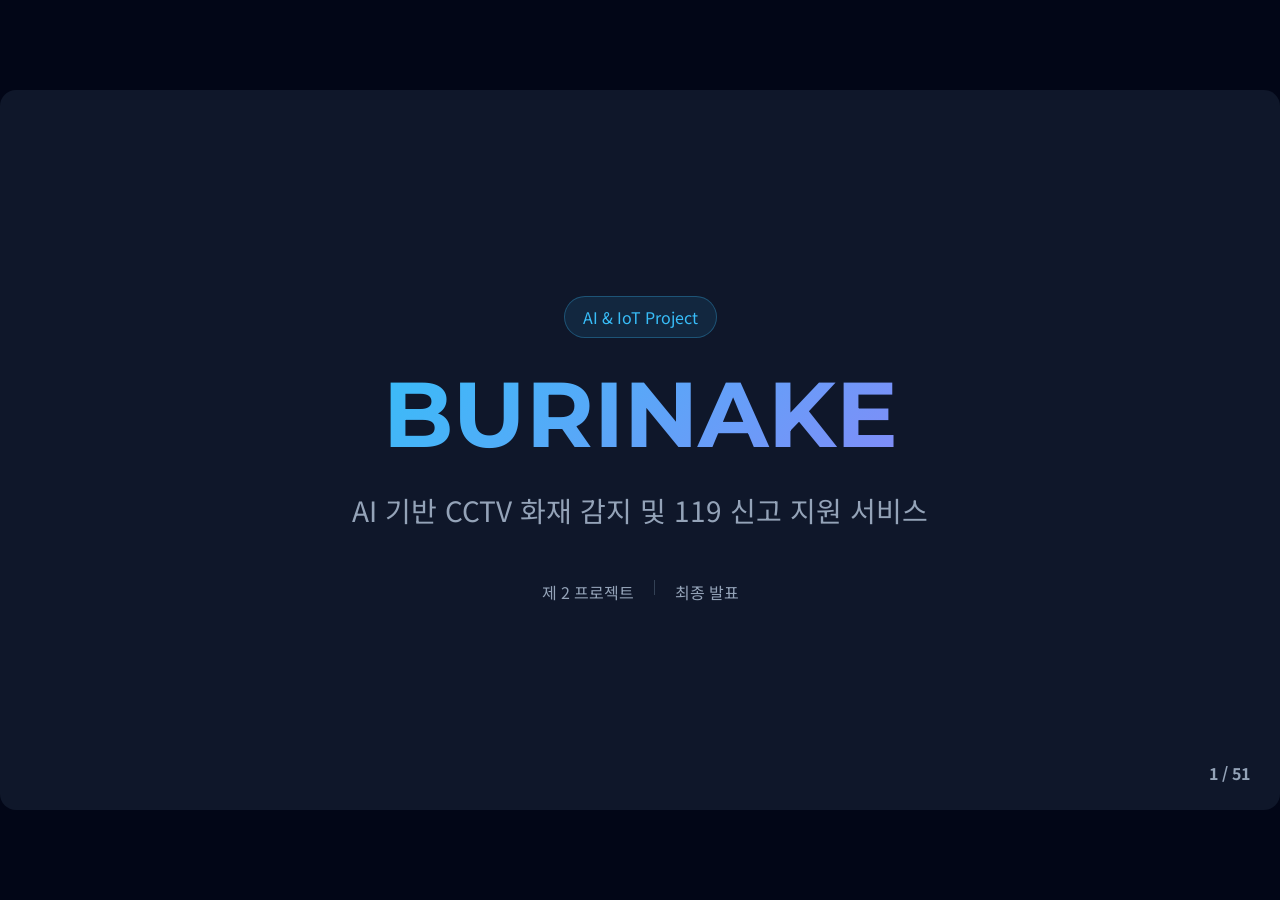
==== commit a9800b65: "Add PDF-friendly appendix slides" ====
--- a/index.html
+++ b/index.html
@@ -1700,6 +1700,7 @@
                     <div class="speed-stat-hint">
                         클릭 시 Docker 로그 이미지 확인
                     </div>
+                    <div class="pdf-ref">Appendix A-05</div>
                 </div>
 
                 <div class="speed-compare-panel speed-stat-panel" data-image-src="images/detr_speed.png">
@@ -1716,6 +1717,7 @@
                     <div class="speed-stat-hint">
                         클릭 시 Docker 로그 이미지 확인
                     </div>
+                    <div class="pdf-ref">Appendix A-06</div>
                 </div>
 
                 <div class="final-model-reason">
@@ -1918,13 +1920,25 @@
 
     <div class="eda-sample-images">
 
-        <img src="images/sampleimage1.png" alt="sample" class="zoomable-image">
-
-        <img src="images/sampleimage2.png" alt="sample" class="zoomable-image">
-
-        <img src="images/sampleimage3.png" alt="sample" class="zoomable-image">
-
-        <img src="images/sampleimage4.png" alt="sample" class="zoomable-image">
+        <figure class="appendix-figure-ref">
+            <img src="images/sampleimage1.png" alt="sample" class="zoomable-image">
+            <figcaption>Appendix A-07</figcaption>
+        </figure>
+
+        <figure class="appendix-figure-ref">
+            <img src="images/sampleimage2.png" alt="sample" class="zoomable-image">
+            <figcaption>Appendix A-08</figcaption>
+        </figure>
+
+        <figure class="appendix-figure-ref">
+            <img src="images/sampleimage3.png" alt="sample" class="zoomable-image">
+            <figcaption>Appendix A-09</figcaption>
+        </figure>
+
+        <figure class="appendix-figure-ref">
+            <img src="images/sampleimage4.png" alt="sample" class="zoomable-image">
+            <figcaption>Appendix A-10</figcaption>
+        </figure>
 
     </div>
 
@@ -1947,6 +1961,7 @@
             <img src="images/augmentation_sample.png"
                  alt="augmentation sample"
                  class="augmentation-image zoomable-image">
+            <div class="pdf-ref">Appendix A-11</div>
 
             <p>
                 사용한 데이터셋은 회전, 밝기 변화,
@@ -1977,6 +1992,7 @@
             <img src="images/grayscale_sample.png"
                  alt="grayscale sample"
                  class="augmentation-image zoomable-image">
+            <div class="pdf-ref">Appendix A-12</div>
 
             <p>
                 실제 CCTV 환경은 야간 촬영,
@@ -2074,6 +2090,7 @@
 
             <img src="images/conf_r_curve.png"
                  class="metric-graph zoomable-image">
+            <div class="pdf-ref">Appendix A-13</div>
 
         </div>
 
@@ -2130,6 +2147,7 @@
             <div class="result-info">
 
                 <h3>Case 01</h3>
+                <span class="pdf-ref">Appendix A-14</span>
 
             </div>
 
@@ -2145,6 +2163,7 @@
             <div class="result-info">
 
                 <h3>Case 02</h3>
+                <span class="pdf-ref">Appendix A-15</span>
 
             </div>
 
@@ -2160,6 +2179,7 @@
             <div class="result-info">
 
                 <h3>Case 03</h3>
+                <span class="pdf-ref">Appendix A-16</span>
 
             </div>
 
@@ -2175,6 +2195,7 @@
             <div class="result-info">
 
                 <h3>Case 04</h3>
+                <span class="pdf-ref">Appendix A-17</span>
 
             </div>
 
@@ -2239,6 +2260,7 @@
                     <strong>Structured JSON</strong>
                     <span>위험도와 신고 문구</span>
                 </button>
+                <span class="pdf-ref inline-ref">Appendix A-24</span>
             </div>
         </article>
 
@@ -2333,6 +2355,7 @@
                     <i class="fa-solid fa-up-right-and-down-left-from-center"></i>
                     전체 VLM 결과 보기
                 </button>
+                <span class="pdf-ref">Appendix A-25</span>
             </div>
         </div>
     </article>
@@ -2378,6 +2401,7 @@
                     <i class="fa-solid fa-up-right-and-down-left-from-center"></i>
                     전체 VLM 결과 보기
                 </button>
+                <span class="pdf-ref">Appendix A-26</span>
             </div>
         </div>
     </article>
@@ -2411,6 +2435,7 @@
                 <img class="zoomable-image" src="images/dashboard.png" alt="대시보드 메인 화면">
             </div>
             <h3>전체 CCTV 및 Issue 현황</h3>
+            <div class="pdf-ref">Appendix A-18</div>
             <p>실시간 감지 상태, 진행 중 Issue, 위험도 정보를 한 화면에서 확인</p>
         </article>
 
@@ -2419,15 +2444,11 @@
                 <img class="zoomable-image" src="images/dashboard_issue.png" alt="대시보드 이슈 상세 정보">
             </div>
             <h3>대시보드 내 Issue 상세</h3>
+            <div class="pdf-ref">Appendix A-19</div>
             <p>메인 화면에서 Issue를 선택하면 감지 이미지와 주요 상태를 즉시 확인</p>
         </article>
     </div>
 
-    <div class="ui-demo-link-box">
-        <i class="fa-solid fa-link"></i>
-        <span>실제 시연 링크</span>
-        <a href="#" target="_blank" rel="noreferrer">https://demo-link-input-here</a>
-    </div>
 </div>
 
 </section>
@@ -2450,6 +2471,7 @@
                 <img class="zoomable-image" src="images/issue.png" alt="이슈 관리 탭">
             </div>
             <h3>Issue 관리 탭</h3>
+            <div class="pdf-ref">Appendix A-20</div>
             <p>진행 중인 Issue를 상태, 위험도, CCTV 기준으로 관리</p>
         </article>
 
@@ -2458,6 +2480,7 @@
                 <img class="zoomable-image" src="images/issue_inspect.png" alt="이슈 관리 상세 정보">
             </div>
             <h3>Issue 상세 분석</h3>
+            <div class="pdf-ref">Appendix A-21</div>
             <p>YOLO 감지 결과와 VLM 판단, 대응 권장 사항을 함께 확인</p>
         </article>
     </div>
@@ -2483,6 +2506,7 @@
                 <img class="zoomable-image" src="images/report.png" alt="신고 관리 탭">
             </div>
             <h3>신고 관리 탭</h3>
+            <div class="pdf-ref">Appendix A-22</div>
             <p>고위험 Issue의 신고 문구와 처리 상태를 관리</p>
         </article>
 
@@ -2491,6 +2515,7 @@
                 <img class="zoomable-image" src="images/testmodule.png" alt="테스트 모듈 탭">
             </div>
             <h3>테스트 모듈 탭</h3>
+            <div class="pdf-ref">Appendix A-23</div>
             <p>데모 환경에서 이미지 입력과 AI 분석 흐름을 검증</p>
         </article>
     </div>
@@ -2544,6 +2569,174 @@
 <div class="appendix-blank"></div>
 
 </section>
+
+<section class="slide appendix-slide" id="slide-26">
+<div class="slide-header"><h2 class="slide-title">Appendix A-01. YOLOv11 성능</h2></div>
+<div class="appendix-model-card">
+    <h3>YOLOv11</h3>
+    <p>고속 추론에 강점을 가진 CNN 기반 Object Detection 모델로, 1차 화재/연기 후보 탐지 모델 후보로 검토하였다.</p>
+    <div class="appendix-metric-grid">
+        <div><span>Precision</span><strong>0.531</strong></div>
+        <div><span>Recall</span><strong>0.619</strong></div>
+        <div><span>mAP50</span><strong>0.426</strong></div>
+        <div><span>mAP50-95</span><strong>0.234</strong></div>
+    </div>
+</div>
+</section>
+
+<section class="slide appendix-slide" id="slide-27">
+<div class="slide-header"><h2 class="slide-title">Appendix A-02. YOLOv12 성능</h2></div>
+<div class="appendix-model-card selected">
+    <h3>YOLOv12</h3>
+    <p>Attention 기반 구조를 활용하여 복잡한 배경에서도 화재와 연기 특징을 추출하며, 최종 1차 탐지 모델로 선정하였다.</p>
+    <div class="appendix-metric-grid">
+        <div><span>Precision</span><strong>0.623</strong></div>
+        <div><span>Recall</span><strong>0.732</strong></div>
+        <div><span>mAP50</span><strong>0.496</strong></div>
+        <div><span>mAP50-95</span><strong>0.262</strong></div>
+    </div>
+</div>
+</section>
+
+<section class="slide appendix-slide" id="slide-28">
+<div class="slide-header"><h2 class="slide-title">Appendix A-03. DETR 성능</h2></div>
+<div class="appendix-model-card">
+    <h3>DETR</h3>
+    <p>Transformer 기반 탐지 모델로 성능 지표는 우수했으나, 실시간 운영 관점에서는 분석 속도가 부담으로 작용하였다.</p>
+    <div class="appendix-metric-grid">
+        <div><span>Precision</span><strong>0.772</strong></div>
+        <div><span>Recall</span><strong>0.625</strong></div>
+        <div><span>mAP50</span><strong>0.690</strong></div>
+        <div><span>mAP50-95</span><strong>0.301</strong></div>
+    </div>
+    <p class="appendix-note">※ 연구 환경 문제로 YOLO는 50 Epoch 기준, DETR은 10 Epoch 기준으로 비교하였다.</p>
+</div>
+</section>
+
+<section class="slide appendix-slide" id="slide-29">
+<div class="slide-header"><h2 class="slide-title">Appendix A-04. 최종 모델 선정</h2></div>
+<div class="appendix-model-card selected">
+    <h3>YOLOv12 최종 선정</h3>
+    <p>DETR은 성능 지표가 좋았지만 분석 시간이 더 길었고, YOLOv12는 3초 단위 스냅샷 처리에 충분한 속도를 제공하였다.</p>
+    <div class="appendix-choice-grid">
+        <div><span>YOLOv12 평균 inference</span><strong>43.97ms</strong></div>
+        <div><span>DETR 평균 inference</span><strong>520.5ms</strong></div>
+        <div><span>운영 기준</span><strong>Recall + 실시간성</strong></div>
+    </div>
+    <p class="appendix-note">YOLO는 최종 판정 모델이 아니라 VLM 호출 여부를 결정하는 1차 후보 탐지 모델로 사용한다.</p>
+</div>
+</section>
+
+<section class="slide appendix-slide" id="slide-30">
+<div class="slide-header"><h2 class="slide-title">Appendix A-05. YOLOv12 분석 속도 로그</h2></div>
+<div class="appendix-image-page"><img src="images/yolov12_speed.png" alt="YOLOv12 speed log"></div>
+</section>
+
+<section class="slide appendix-slide" id="slide-31">
+<div class="slide-header"><h2 class="slide-title">Appendix A-06. DETR 분석 속도 로그</h2></div>
+<div class="appendix-image-page"><img src="images/detr_speed.png" alt="DETR speed log"></div>
+</section>
+
+<section class="slide appendix-slide" id="slide-32">
+<div class="slide-header"><h2 class="slide-title">Appendix A-07. Dataset Sample 01</h2></div>
+<div class="appendix-image-page"><img src="images/sampleimage1.png" alt="dataset sample 01"></div>
+</section>
+
+<section class="slide appendix-slide" id="slide-33">
+<div class="slide-header"><h2 class="slide-title">Appendix A-08. Dataset Sample 02</h2></div>
+<div class="appendix-image-page"><img src="images/sampleimage2.png" alt="dataset sample 02"></div>
+</section>
+
+<section class="slide appendix-slide" id="slide-34">
+<div class="slide-header"><h2 class="slide-title">Appendix A-09. Dataset Sample 03</h2></div>
+<div class="appendix-image-page"><img src="images/sampleimage3.png" alt="dataset sample 03"></div>
+</section>
+
+<section class="slide appendix-slide" id="slide-35">
+<div class="slide-header"><h2 class="slide-title">Appendix A-10. Dataset Sample 04</h2></div>
+<div class="appendix-image-page"><img src="images/sampleimage4.png" alt="dataset sample 04"></div>
+</section>
+
+<section class="slide appendix-slide" id="slide-36">
+<div class="slide-header"><h2 class="slide-title">Appendix A-11. 기존 Dataset Augmentation</h2></div>
+<div class="appendix-image-page"><img src="images/augmentation_sample.png" alt="augmentation sample"></div>
+</section>
+
+<section class="slide appendix-slide" id="slide-37">
+<div class="slide-header"><h2 class="slide-title">Appendix A-12. Hue 기반 추가 Augmentation</h2></div>
+<div class="appendix-image-page"><img src="images/grayscale_sample.png" alt="grayscale augmentation sample"></div>
+</section>
+
+<section class="slide appendix-slide" id="slide-38">
+<div class="slide-header"><h2 class="slide-title">Appendix A-13. Confidence - Recall Curve</h2></div>
+<div class="appendix-image-page"><img src="images/conf_r_curve.png" alt="confidence recall curve"></div>
+</section>
+
+<section class="slide appendix-slide" id="slide-39">
+<div class="slide-header"><h2 class="slide-title">Appendix A-14. YOLO Inference Case 01</h2></div>
+<div class="appendix-image-page"><img src="images/detect1.png" alt="YOLO inference case 01"></div>
+</section>
+
+<section class="slide appendix-slide" id="slide-40">
+<div class="slide-header"><h2 class="slide-title">Appendix A-15. YOLO Inference Case 02</h2></div>
+<div class="appendix-image-page"><img src="images/detect2.png" alt="YOLO inference case 02"></div>
+</section>
+
+<section class="slide appendix-slide" id="slide-41">
+<div class="slide-header"><h2 class="slide-title">Appendix A-16. YOLO Inference Case 03</h2></div>
+<div class="appendix-image-page"><img src="images/detect3.png" alt="YOLO inference case 03"></div>
+</section>
+
+<section class="slide appendix-slide" id="slide-42">
+<div class="slide-header"><h2 class="slide-title">Appendix A-17. YOLO Inference Case 04</h2></div>
+<div class="appendix-image-page"><img src="images/detect4.png" alt="YOLO inference case 04"></div>
+</section>
+
+<section class="slide appendix-slide" id="slide-43">
+<div class="slide-header"><h2 class="slide-title">Appendix A-18. Dashboard Main</h2></div>
+<div class="appendix-image-page"><img src="images/dashboard.png" alt="dashboard main"></div>
+</section>
+
+<section class="slide appendix-slide" id="slide-44">
+<div class="slide-header"><h2 class="slide-title">Appendix A-19. Dashboard Issue Detail</h2></div>
+<div class="appendix-image-page"><img src="images/dashboard_issue.png" alt="dashboard issue detail"></div>
+</section>
+
+<section class="slide appendix-slide" id="slide-45">
+<div class="slide-header"><h2 class="slide-title">Appendix A-20. Issue Management</h2></div>
+<div class="appendix-image-page"><img src="images/issue.png" alt="issue management"></div>
+</section>
+
+<section class="slide appendix-slide" id="slide-46">
+<div class="slide-header"><h2 class="slide-title">Appendix A-21. Issue Detail</h2></div>
+<div class="appendix-image-page"><img src="images/issue_inspect.png" alt="issue detail"></div>
+</section>
+
+<section class="slide appendix-slide" id="slide-47">
+<div class="slide-header"><h2 class="slide-title">Appendix A-22. Report Management</h2></div>
+<div class="appendix-image-page"><img src="images/report.png" alt="report management"></div>
+</section>
+
+<section class="slide appendix-slide" id="slide-48">
+<div class="slide-header"><h2 class="slide-title">Appendix A-23. Test Module</h2></div>
+<div class="appendix-image-page"><img src="images/testmodule.png" alt="test module"></div>
+</section>
+
+<section class="slide appendix-slide appendix-json-slide" id="slide-49">
+<div class="slide-header"><h2 class="slide-title">Appendix A-24. VLM Result Schema</h2></div>
+<pre class="appendix-json"><code data-template-source="vlmSchemaResult"></code></pre>
+</section>
+
+<section class="slide appendix-slide appendix-json-slide" id="slide-50">
+<div class="slide-header"><h2 class="slide-title">Appendix A-25. False Alarm VLM Result</h2></div>
+<pre class="appendix-json"><code data-template-source="vlmFalseResult"></code></pre>
+</section>
+
+<section class="slide appendix-slide appendix-json-slide" id="slide-51">
+<div class="slide-header"><h2 class="slide-title">Appendix A-26. Real Fire VLM Result</h2></div>
+<pre class="appendix-json"><code data-template-source="vlmTrueResult"></code></pre>
+</section>
+
 <template id="vlmSchemaResult">
 {
   "cctv_id": "CCTV_02",
--- a/style.css
+++ b/style.css
@@ -9182,40 +9182,44 @@
     display:flex;
     align-items:center;
     gap:14px;
-    padding:14px 18px;
-    border-radius:14px;
-    border:1px solid rgba(34,197,94,.28);
-    background:linear-gradient(135deg, rgba(34,197,94,.12), rgba(240,253,244,.92));
-    box-shadow:0 12px 28px rgba(15,23,42,.1);
+    padding:18px 22px;
+    border-radius:16px;
+    border:2px solid rgba(34,197,94,.58);
+    background:linear-gradient(135deg, #064e3b, #166534);
+    box-shadow:0 16px 34px rgba(6,78,59,.28);
 }
 
 .ui-demo-link-box i{
-    width:34px;
-    height:34px;
+    width:42px;
+    height:42px;
     display:flex;
     align-items:center;
     justify-content:center;
-    border-radius:10px;
-    color:#16a34a;
-    background:rgba(34,197,94,.13);
+    flex:0 0 auto;
+    border-radius:12px;
+    color:#dcfce7;
+    background:rgba(255,255,255,.14);
+    font-size:20px;
 }
 
 .ui-demo-link-box span{
-    color:#14532d;
-    font-size:15px;
+    color:#bbf7d0;
+    font-size:17px;
     font-weight:900;
+    white-space:nowrap;
 }
 
 .ui-demo-link-box a{
-    color:#166534;
-    font-size:17px;
+    color:#ffffff;
+    font-size:20px;
     font-weight:900;
     text-decoration:none;
     word-break:break-all;
+    text-shadow:0 1px 10px rgba(0,0,0,.22);
 }
 
 .ui-demo-link-box a:hover{
-    text-decoration:underline;
+    color:#dcfce7;
 }
 
 /*************************Slide 24-25 - Future & Appendix****************************/
@@ -9273,3 +9277,228 @@
     border:1px dashed rgba(148,163,184,.32);
     background:rgba(248,250,252,.56);
 }
+
+/*************************PDF Appendix Support****************************/
+.pdf-ref{
+    display:inline-flex;
+    align-items:center;
+    justify-content:center;
+    width:max-content;
+    margin-top:6px;
+    padding:4px 9px;
+    border-radius:999px;
+    border:1px solid rgba(37,99,235,.26);
+    background:rgba(239,246,255,.92);
+    color:#1d4ed8;
+    font-size:11px;
+    font-weight:900;
+    line-height:1;
+}
+
+.pdf-ref.inline-ref{
+    align-self:center;
+    margin-top:0;
+}
+
+.appendix-figure-ref{
+    display:flex;
+    flex-direction:column;
+    gap:5px;
+    min-width:0;
+}
+
+.appendix-figure-ref figcaption{
+    align-self:center;
+    padding:4px 9px;
+    border-radius:999px;
+    border:1px solid rgba(37,99,235,.26);
+    background:rgba(239,246,255,.94);
+    color:#1d4ed8;
+    font-size:10px;
+    font-weight:900;
+}
+
+.eda-sample-images .appendix-figure-ref img{
+    width:100%;
+}
+
+.appendix-slide{
+    padding:42px 48px;
+}
+
+.appendix-slide .slide-header{
+    flex:0 0 auto;
+}
+
+.appendix-slide .slide-title{
+    font-size:31px;
+}
+
+.appendix-model-card{
+    display:flex;
+    flex-direction:column;
+    justify-content:center;
+    gap:24px;
+    flex:1;
+    min-height:0;
+    padding:38px;
+    border-radius:18px;
+    border:1px solid rgba(59,130,246,.24);
+    background:linear-gradient(180deg, rgba(255,255,255,.96), rgba(239,246,255,.9));
+    box-shadow:0 18px 42px rgba(15,23,42,.16);
+}
+
+.appendix-model-card.selected{
+    border-color:rgba(34,197,94,.34);
+    background:linear-gradient(180deg, rgba(240,253,244,.98), rgba(239,246,255,.92));
+}
+
+.appendix-model-card h3{
+    color:#0f172a;
+    font-size:34px;
+    font-weight:900;
+}
+
+.appendix-model-card p{
+    color:#334155;
+    font-size:18px;
+    line-height:1.65;
+    font-weight:700;
+}
+
+.appendix-metric-grid,
+.appendix-choice-grid{
+    display:grid;
+    grid-template-columns:repeat(4, minmax(0, 1fr));
+    gap:16px;
+}
+
+.appendix-choice-grid{
+    grid-template-columns:repeat(3, minmax(0, 1fr));
+}
+
+.appendix-metric-grid div,
+.appendix-choice-grid div{
+    padding:20px 16px;
+    border-radius:14px;
+    background:#fff;
+    border:1px solid rgba(148,163,184,.22);
+    box-shadow:0 12px 28px rgba(15,23,42,.1);
+    text-align:center;
+}
+
+.appendix-metric-grid span,
+.appendix-choice-grid span{
+    display:block;
+    color:#64748b;
+    font-size:14px;
+    font-weight:900;
+    margin-bottom:10px;
+}
+
+.appendix-metric-grid strong,
+.appendix-choice-grid strong{
+    color:#1e3a8a;
+    font-size:30px;
+    font-weight:900;
+}
+
+.appendix-choice-grid strong{
+    font-size:24px;
+}
+
+.appendix-note{
+    padding:14px 16px;
+    border-radius:12px;
+    background:rgba(15,23,42,.06);
+}
+
+.appendix-image-page{
+    display:flex;
+    align-items:center;
+    justify-content:center;
+    flex:1;
+    min-height:0;
+    padding:14px;
+    border-radius:16px;
+    background:rgba(248,250,252,.96);
+    border:1px solid rgba(148,163,184,.22);
+    box-shadow:0 18px 42px rgba(15,23,42,.14);
+}
+
+.appendix-image-page img{
+    max-width:100%;
+    max-height:100%;
+    object-fit:contain;
+    border-radius:10px;
+    background:#fff;
+}
+
+.appendix-json-slide{
+    gap:18px;
+}
+
+.appendix-json{
+    flex:1;
+    min-height:0;
+    margin:0;
+    padding:18px;
+    overflow:hidden;
+    white-space:pre-wrap;
+    word-break:break-word;
+    column-count:2;
+    column-gap:18px;
+    border-radius:14px;
+    border:1px solid rgba(148,163,184,.28);
+    background:#020617;
+    color:#dbeafe;
+    font-size:8px;
+    line-height:1.24;
+    box-shadow:0 18px 42px rgba(15,23,42,.22);
+}
+
+.appendix-json code{
+    display:block;
+}
+
+@media print{
+    @page{
+        size:1280px 720px;
+        margin:0;
+    }
+
+    html,
+    body{
+        width:1280px;
+        height:auto;
+        overflow:visible;
+        background:#fff;
+        display:block;
+    }
+
+    .slide-deck{
+        width:1280px;
+        height:auto;
+        position:static;
+    }
+
+    .slide{
+        position:relative;
+        top:auto;
+        left:auto;
+        width:1280px;
+        height:720px;
+        opacity:1;
+        visibility:visible;
+        transform:none;
+        transition:none;
+        border-radius:0;
+        page-break-after:always;
+        break-after:page;
+    }
+
+    .image-modal,
+    .vlm-result-modal{
+        display:none !important;
+    }
+}
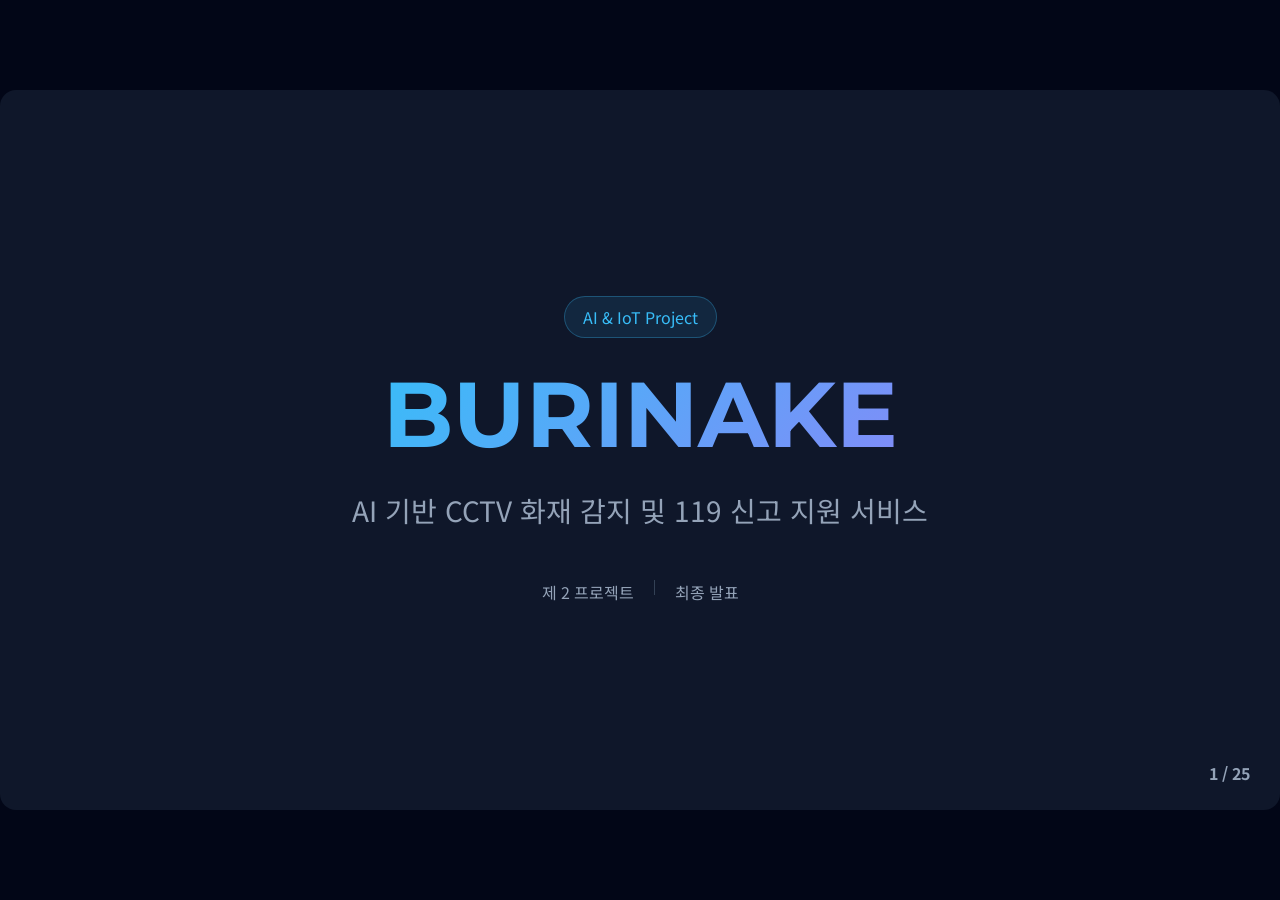
==== commit a650a3d1: "Restore interactive presentation slides" ====
--- a/index.html
+++ b/index.html
@@ -1700,7 +1700,6 @@
                     <div class="speed-stat-hint">
                         클릭 시 Docker 로그 이미지 확인
                     </div>
-                    <div class="pdf-ref">Appendix A-05</div>
                 </div>
 
                 <div class="speed-compare-panel speed-stat-panel" data-image-src="images/detr_speed.png">
@@ -1717,7 +1716,6 @@
                     <div class="speed-stat-hint">
                         클릭 시 Docker 로그 이미지 확인
                     </div>
-                    <div class="pdf-ref">Appendix A-06</div>
                 </div>
 
                 <div class="final-model-reason">
@@ -1920,25 +1918,13 @@
 
     <div class="eda-sample-images">
 
-        <figure class="appendix-figure-ref">
-            <img src="images/sampleimage1.png" alt="sample" class="zoomable-image">
-            <figcaption>Appendix A-07</figcaption>
-        </figure>
-
-        <figure class="appendix-figure-ref">
-            <img src="images/sampleimage2.png" alt="sample" class="zoomable-image">
-            <figcaption>Appendix A-08</figcaption>
-        </figure>
-
-        <figure class="appendix-figure-ref">
-            <img src="images/sampleimage3.png" alt="sample" class="zoomable-image">
-            <figcaption>Appendix A-09</figcaption>
-        </figure>
-
-        <figure class="appendix-figure-ref">
-            <img src="images/sampleimage4.png" alt="sample" class="zoomable-image">
-            <figcaption>Appendix A-10</figcaption>
-        </figure>
+        <img src="images/sampleimage1.png" alt="sample" class="zoomable-image">
+
+        <img src="images/sampleimage2.png" alt="sample" class="zoomable-image">
+
+        <img src="images/sampleimage3.png" alt="sample" class="zoomable-image">
+
+        <img src="images/sampleimage4.png" alt="sample" class="zoomable-image">
 
     </div>
 
@@ -1961,7 +1947,6 @@
             <img src="images/augmentation_sample.png"
                  alt="augmentation sample"
                  class="augmentation-image zoomable-image">
-            <div class="pdf-ref">Appendix A-11</div>
 
             <p>
                 사용한 데이터셋은 회전, 밝기 변화,
@@ -1992,7 +1977,6 @@
             <img src="images/grayscale_sample.png"
                  alt="grayscale sample"
                  class="augmentation-image zoomable-image">
-            <div class="pdf-ref">Appendix A-12</div>
 
             <p>
                 실제 CCTV 환경은 야간 촬영,
@@ -2090,7 +2074,6 @@
 
             <img src="images/conf_r_curve.png"
                  class="metric-graph zoomable-image">
-            <div class="pdf-ref">Appendix A-13</div>
 
         </div>
 
@@ -2147,7 +2130,6 @@
             <div class="result-info">
 
                 <h3>Case 01</h3>
-                <span class="pdf-ref">Appendix A-14</span>
 
             </div>
 
@@ -2163,7 +2145,6 @@
             <div class="result-info">
 
                 <h3>Case 02</h3>
-                <span class="pdf-ref">Appendix A-15</span>
 
             </div>
 
@@ -2179,7 +2160,6 @@
             <div class="result-info">
 
                 <h3>Case 03</h3>
-                <span class="pdf-ref">Appendix A-16</span>
 
             </div>
 
@@ -2195,7 +2175,6 @@
             <div class="result-info">
 
                 <h3>Case 04</h3>
-                <span class="pdf-ref">Appendix A-17</span>
 
             </div>
 
@@ -2260,7 +2239,6 @@
                     <strong>Structured JSON</strong>
                     <span>위험도와 신고 문구</span>
                 </button>
-                <span class="pdf-ref inline-ref">Appendix A-24</span>
             </div>
         </article>
 
@@ -2355,7 +2333,6 @@
                     <i class="fa-solid fa-up-right-and-down-left-from-center"></i>
                     전체 VLM 결과 보기
                 </button>
-                <span class="pdf-ref">Appendix A-25</span>
             </div>
         </div>
     </article>
@@ -2401,7 +2378,6 @@
                     <i class="fa-solid fa-up-right-and-down-left-from-center"></i>
                     전체 VLM 결과 보기
                 </button>
-                <span class="pdf-ref">Appendix A-26</span>
             </div>
         </div>
     </article>
@@ -2435,7 +2411,6 @@
                 <img class="zoomable-image" src="images/dashboard.png" alt="대시보드 메인 화면">
             </div>
             <h3>전체 CCTV 및 Issue 현황</h3>
-            <div class="pdf-ref">Appendix A-18</div>
             <p>실시간 감지 상태, 진행 중 Issue, 위험도 정보를 한 화면에서 확인</p>
         </article>
 
@@ -2444,11 +2419,17 @@
                 <img class="zoomable-image" src="images/dashboard_issue.png" alt="대시보드 이슈 상세 정보">
             </div>
             <h3>대시보드 내 Issue 상세</h3>
-            <div class="pdf-ref">Appendix A-19</div>
             <p>메인 화면에서 Issue를 선택하면 감지 이미지와 주요 상태를 즉시 확인</p>
         </article>
     </div>
 
+    <div class="ui-demo-link-box">
+        <i class="fa-solid fa-link"></i>
+        <span>실제 시연 링크</span>
+        <a href="https://dev-burinake.20.249.106.231.nip.io/" target="_blank" rel="noreferrer">
+            https://dev-burinake.20.249.106.231.nip.io/
+        </a>
+    </div>
 </div>
 
 </section>
@@ -2471,7 +2452,6 @@
                 <img class="zoomable-image" src="images/issue.png" alt="이슈 관리 탭">
             </div>
             <h3>Issue 관리 탭</h3>
-            <div class="pdf-ref">Appendix A-20</div>
             <p>진행 중인 Issue를 상태, 위험도, CCTV 기준으로 관리</p>
         </article>
 
@@ -2480,7 +2460,6 @@
                 <img class="zoomable-image" src="images/issue_inspect.png" alt="이슈 관리 상세 정보">
             </div>
             <h3>Issue 상세 분석</h3>
-            <div class="pdf-ref">Appendix A-21</div>
             <p>YOLO 감지 결과와 VLM 판단, 대응 권장 사항을 함께 확인</p>
         </article>
     </div>
@@ -2506,7 +2485,6 @@
                 <img class="zoomable-image" src="images/report.png" alt="신고 관리 탭">
             </div>
             <h3>신고 관리 탭</h3>
-            <div class="pdf-ref">Appendix A-22</div>
             <p>고위험 Issue의 신고 문구와 처리 상태를 관리</p>
         </article>
 
@@ -2515,7 +2493,6 @@
                 <img class="zoomable-image" src="images/testmodule.png" alt="테스트 모듈 탭">
             </div>
             <h3>테스트 모듈 탭</h3>
-            <div class="pdf-ref">Appendix A-23</div>
             <p>데모 환경에서 이미지 입력과 AI 분석 흐름을 검증</p>
         </article>
     </div>
@@ -2569,174 +2546,6 @@
 <div class="appendix-blank"></div>
 
 </section>
-
-<section class="slide appendix-slide" id="slide-26">
-<div class="slide-header"><h2 class="slide-title">Appendix A-01. YOLOv11 성능</h2></div>
-<div class="appendix-model-card">
-    <h3>YOLOv11</h3>
-    <p>고속 추론에 강점을 가진 CNN 기반 Object Detection 모델로, 1차 화재/연기 후보 탐지 모델 후보로 검토하였다.</p>
-    <div class="appendix-metric-grid">
-        <div><span>Precision</span><strong>0.531</strong></div>
-        <div><span>Recall</span><strong>0.619</strong></div>
-        <div><span>mAP50</span><strong>0.426</strong></div>
-        <div><span>mAP50-95</span><strong>0.234</strong></div>
-    </div>
-</div>
-</section>
-
-<section class="slide appendix-slide" id="slide-27">
-<div class="slide-header"><h2 class="slide-title">Appendix A-02. YOLOv12 성능</h2></div>
-<div class="appendix-model-card selected">
-    <h3>YOLOv12</h3>
-    <p>Attention 기반 구조를 활용하여 복잡한 배경에서도 화재와 연기 특징을 추출하며, 최종 1차 탐지 모델로 선정하였다.</p>
-    <div class="appendix-metric-grid">
-        <div><span>Precision</span><strong>0.623</strong></div>
-        <div><span>Recall</span><strong>0.732</strong></div>
-        <div><span>mAP50</span><strong>0.496</strong></div>
-        <div><span>mAP50-95</span><strong>0.262</strong></div>
-    </div>
-</div>
-</section>
-
-<section class="slide appendix-slide" id="slide-28">
-<div class="slide-header"><h2 class="slide-title">Appendix A-03. DETR 성능</h2></div>
-<div class="appendix-model-card">
-    <h3>DETR</h3>
-    <p>Transformer 기반 탐지 모델로 성능 지표는 우수했으나, 실시간 운영 관점에서는 분석 속도가 부담으로 작용하였다.</p>
-    <div class="appendix-metric-grid">
-        <div><span>Precision</span><strong>0.772</strong></div>
-        <div><span>Recall</span><strong>0.625</strong></div>
-        <div><span>mAP50</span><strong>0.690</strong></div>
-        <div><span>mAP50-95</span><strong>0.301</strong></div>
-    </div>
-    <p class="appendix-note">※ 연구 환경 문제로 YOLO는 50 Epoch 기준, DETR은 10 Epoch 기준으로 비교하였다.</p>
-</div>
-</section>
-
-<section class="slide appendix-slide" id="slide-29">
-<div class="slide-header"><h2 class="slide-title">Appendix A-04. 최종 모델 선정</h2></div>
-<div class="appendix-model-card selected">
-    <h3>YOLOv12 최종 선정</h3>
-    <p>DETR은 성능 지표가 좋았지만 분석 시간이 더 길었고, YOLOv12는 3초 단위 스냅샷 처리에 충분한 속도를 제공하였다.</p>
-    <div class="appendix-choice-grid">
-        <div><span>YOLOv12 평균 inference</span><strong>43.97ms</strong></div>
-        <div><span>DETR 평균 inference</span><strong>520.5ms</strong></div>
-        <div><span>운영 기준</span><strong>Recall + 실시간성</strong></div>
-    </div>
-    <p class="appendix-note">YOLO는 최종 판정 모델이 아니라 VLM 호출 여부를 결정하는 1차 후보 탐지 모델로 사용한다.</p>
-</div>
-</section>
-
-<section class="slide appendix-slide" id="slide-30">
-<div class="slide-header"><h2 class="slide-title">Appendix A-05. YOLOv12 분석 속도 로그</h2></div>
-<div class="appendix-image-page"><img src="images/yolov12_speed.png" alt="YOLOv12 speed log"></div>
-</section>
-
-<section class="slide appendix-slide" id="slide-31">
-<div class="slide-header"><h2 class="slide-title">Appendix A-06. DETR 분석 속도 로그</h2></div>
-<div class="appendix-image-page"><img src="images/detr_speed.png" alt="DETR speed log"></div>
-</section>
-
-<section class="slide appendix-slide" id="slide-32">
-<div class="slide-header"><h2 class="slide-title">Appendix A-07. Dataset Sample 01</h2></div>
-<div class="appendix-image-page"><img src="images/sampleimage1.png" alt="dataset sample 01"></div>
-</section>
-
-<section class="slide appendix-slide" id="slide-33">
-<div class="slide-header"><h2 class="slide-title">Appendix A-08. Dataset Sample 02</h2></div>
-<div class="appendix-image-page"><img src="images/sampleimage2.png" alt="dataset sample 02"></div>
-</section>
-
-<section class="slide appendix-slide" id="slide-34">
-<div class="slide-header"><h2 class="slide-title">Appendix A-09. Dataset Sample 03</h2></div>
-<div class="appendix-image-page"><img src="images/sampleimage3.png" alt="dataset sample 03"></div>
-</section>
-
-<section class="slide appendix-slide" id="slide-35">
-<div class="slide-header"><h2 class="slide-title">Appendix A-10. Dataset Sample 04</h2></div>
-<div class="appendix-image-page"><img src="images/sampleimage4.png" alt="dataset sample 04"></div>
-</section>
-
-<section class="slide appendix-slide" id="slide-36">
-<div class="slide-header"><h2 class="slide-title">Appendix A-11. 기존 Dataset Augmentation</h2></div>
-<div class="appendix-image-page"><img src="images/augmentation_sample.png" alt="augmentation sample"></div>
-</section>
-
-<section class="slide appendix-slide" id="slide-37">
-<div class="slide-header"><h2 class="slide-title">Appendix A-12. Hue 기반 추가 Augmentation</h2></div>
-<div class="appendix-image-page"><img src="images/grayscale_sample.png" alt="grayscale augmentation sample"></div>
-</section>
-
-<section class="slide appendix-slide" id="slide-38">
-<div class="slide-header"><h2 class="slide-title">Appendix A-13. Confidence - Recall Curve</h2></div>
-<div class="appendix-image-page"><img src="images/conf_r_curve.png" alt="confidence recall curve"></div>
-</section>
-
-<section class="slide appendix-slide" id="slide-39">
-<div class="slide-header"><h2 class="slide-title">Appendix A-14. YOLO Inference Case 01</h2></div>
-<div class="appendix-image-page"><img src="images/detect1.png" alt="YOLO inference case 01"></div>
-</section>
-
-<section class="slide appendix-slide" id="slide-40">
-<div class="slide-header"><h2 class="slide-title">Appendix A-15. YOLO Inference Case 02</h2></div>
-<div class="appendix-image-page"><img src="images/detect2.png" alt="YOLO inference case 02"></div>
-</section>
-
-<section class="slide appendix-slide" id="slide-41">
-<div class="slide-header"><h2 class="slide-title">Appendix A-16. YOLO Inference Case 03</h2></div>
-<div class="appendix-image-page"><img src="images/detect3.png" alt="YOLO inference case 03"></div>
-</section>
-
-<section class="slide appendix-slide" id="slide-42">
-<div class="slide-header"><h2 class="slide-title">Appendix A-17. YOLO Inference Case 04</h2></div>
-<div class="appendix-image-page"><img src="images/detect4.png" alt="YOLO inference case 04"></div>
-</section>
-
-<section class="slide appendix-slide" id="slide-43">
-<div class="slide-header"><h2 class="slide-title">Appendix A-18. Dashboard Main</h2></div>
-<div class="appendix-image-page"><img src="images/dashboard.png" alt="dashboard main"></div>
-</section>
-
-<section class="slide appendix-slide" id="slide-44">
-<div class="slide-header"><h2 class="slide-title">Appendix A-19. Dashboard Issue Detail</h2></div>
-<div class="appendix-image-page"><img src="images/dashboard_issue.png" alt="dashboard issue detail"></div>
-</section>
-
-<section class="slide appendix-slide" id="slide-45">
-<div class="slide-header"><h2 class="slide-title">Appendix A-20. Issue Management</h2></div>
-<div class="appendix-image-page"><img src="images/issue.png" alt="issue management"></div>
-</section>
-
-<section class="slide appendix-slide" id="slide-46">
-<div class="slide-header"><h2 class="slide-title">Appendix A-21. Issue Detail</h2></div>
-<div class="appendix-image-page"><img src="images/issue_inspect.png" alt="issue detail"></div>
-</section>
-
-<section class="slide appendix-slide" id="slide-47">
-<div class="slide-header"><h2 class="slide-title">Appendix A-22. Report Management</h2></div>
-<div class="appendix-image-page"><img src="images/report.png" alt="report management"></div>
-</section>
-
-<section class="slide appendix-slide" id="slide-48">
-<div class="slide-header"><h2 class="slide-title">Appendix A-23. Test Module</h2></div>
-<div class="appendix-image-page"><img src="images/testmodule.png" alt="test module"></div>
-</section>
-
-<section class="slide appendix-slide appendix-json-slide" id="slide-49">
-<div class="slide-header"><h2 class="slide-title">Appendix A-24. VLM Result Schema</h2></div>
-<pre class="appendix-json"><code data-template-source="vlmSchemaResult"></code></pre>
-</section>
-
-<section class="slide appendix-slide appendix-json-slide" id="slide-50">
-<div class="slide-header"><h2 class="slide-title">Appendix A-25. False Alarm VLM Result</h2></div>
-<pre class="appendix-json"><code data-template-source="vlmFalseResult"></code></pre>
-</section>
-
-<section class="slide appendix-slide appendix-json-slide" id="slide-51">
-<div class="slide-header"><h2 class="slide-title">Appendix A-26. Real Fire VLM Result</h2></div>
-<pre class="appendix-json"><code data-template-source="vlmTrueResult"></code></pre>
-</section>
-
 <template id="vlmSchemaResult">
 {
   "cctv_id": "CCTV_02",
--- a/style.css
+++ b/style.css
@@ -9277,228 +9277,3 @@
     border:1px dashed rgba(148,163,184,.32);
     background:rgba(248,250,252,.56);
 }
-
-/*************************PDF Appendix Support****************************/
-.pdf-ref{
-    display:inline-flex;
-    align-items:center;
-    justify-content:center;
-    width:max-content;
-    margin-top:6px;
-    padding:4px 9px;
-    border-radius:999px;
-    border:1px solid rgba(37,99,235,.26);
-    background:rgba(239,246,255,.92);
-    color:#1d4ed8;
-    font-size:11px;
-    font-weight:900;
-    line-height:1;
-}
-
-.pdf-ref.inline-ref{
-    align-self:center;
-    margin-top:0;
-}
-
-.appendix-figure-ref{
-    display:flex;
-    flex-direction:column;
-    gap:5px;
-    min-width:0;
-}
-
-.appendix-figure-ref figcaption{
-    align-self:center;
-    padding:4px 9px;
-    border-radius:999px;
-    border:1px solid rgba(37,99,235,.26);
-    background:rgba(239,246,255,.94);
-    color:#1d4ed8;
-    font-size:10px;
-    font-weight:900;
-}
-
-.eda-sample-images .appendix-figure-ref img{
-    width:100%;
-}
-
-.appendix-slide{
-    padding:42px 48px;
-}
-
-.appendix-slide .slide-header{
-    flex:0 0 auto;
-}
-
-.appendix-slide .slide-title{
-    font-size:31px;
-}
-
-.appendix-model-card{
-    display:flex;
-    flex-direction:column;
-    justify-content:center;
-    gap:24px;
-    flex:1;
-    min-height:0;
-    padding:38px;
-    border-radius:18px;
-    border:1px solid rgba(59,130,246,.24);
-    background:linear-gradient(180deg, rgba(255,255,255,.96), rgba(239,246,255,.9));
-    box-shadow:0 18px 42px rgba(15,23,42,.16);
-}
-
-.appendix-model-card.selected{
-    border-color:rgba(34,197,94,.34);
-    background:linear-gradient(180deg, rgba(240,253,244,.98), rgba(239,246,255,.92));
-}
-
-.appendix-model-card h3{
-    color:#0f172a;
-    font-size:34px;
-    font-weight:900;
-}
-
-.appendix-model-card p{
-    color:#334155;
-    font-size:18px;
-    line-height:1.65;
-    font-weight:700;
-}
-
-.appendix-metric-grid,
-.appendix-choice-grid{
-    display:grid;
-    grid-template-columns:repeat(4, minmax(0, 1fr));
-    gap:16px;
-}
-
-.appendix-choice-grid{
-    grid-template-columns:repeat(3, minmax(0, 1fr));
-}
-
-.appendix-metric-grid div,
-.appendix-choice-grid div{
-    padding:20px 16px;
-    border-radius:14px;
-    background:#fff;
-    border:1px solid rgba(148,163,184,.22);
-    box-shadow:0 12px 28px rgba(15,23,42,.1);
-    text-align:center;
-}
-
-.appendix-metric-grid span,
-.appendix-choice-grid span{
-    display:block;
-    color:#64748b;
-    font-size:14px;
-    font-weight:900;
-    margin-bottom:10px;
-}
-
-.appendix-metric-grid strong,
-.appendix-choice-grid strong{
-    color:#1e3a8a;
-    font-size:30px;
-    font-weight:900;
-}
-
-.appendix-choice-grid strong{
-    font-size:24px;
-}
-
-.appendix-note{
-    padding:14px 16px;
-    border-radius:12px;
-    background:rgba(15,23,42,.06);
-}
-
-.appendix-image-page{
-    display:flex;
-    align-items:center;
-    justify-content:center;
-    flex:1;
-    min-height:0;
-    padding:14px;
-    border-radius:16px;
-    background:rgba(248,250,252,.96);
-    border:1px solid rgba(148,163,184,.22);
-    box-shadow:0 18px 42px rgba(15,23,42,.14);
-}
-
-.appendix-image-page img{
-    max-width:100%;
-    max-height:100%;
-    object-fit:contain;
-    border-radius:10px;
-    background:#fff;
-}
-
-.appendix-json-slide{
-    gap:18px;
-}
-
-.appendix-json{
-    flex:1;
-    min-height:0;
-    margin:0;
-    padding:18px;
-    overflow:hidden;
-    white-space:pre-wrap;
-    word-break:break-word;
-    column-count:2;
-    column-gap:18px;
-    border-radius:14px;
-    border:1px solid rgba(148,163,184,.28);
-    background:#020617;
-    color:#dbeafe;
-    font-size:8px;
-    line-height:1.24;
-    box-shadow:0 18px 42px rgba(15,23,42,.22);
-}
-
-.appendix-json code{
-    display:block;
-}
-
-@media print{
-    @page{
-        size:1280px 720px;
-        margin:0;
-    }
-
-    html,
-    body{
-        width:1280px;
-        height:auto;
-        overflow:visible;
-        background:#fff;
-        display:block;
-    }
-
-    .slide-deck{
-        width:1280px;
-        height:auto;
-        position:static;
-    }
-
-    .slide{
-        position:relative;
-        top:auto;
-        left:auto;
-        width:1280px;
-        height:720px;
-        opacity:1;
-        visibility:visible;
-        transform:none;
-        transition:none;
-        border-radius:0;
-        page-break-after:always;
-        break-after:page;
-    }
-
-    .image-modal,
-    .vlm-result-modal{
-        display:none !important;
-    }
-}
